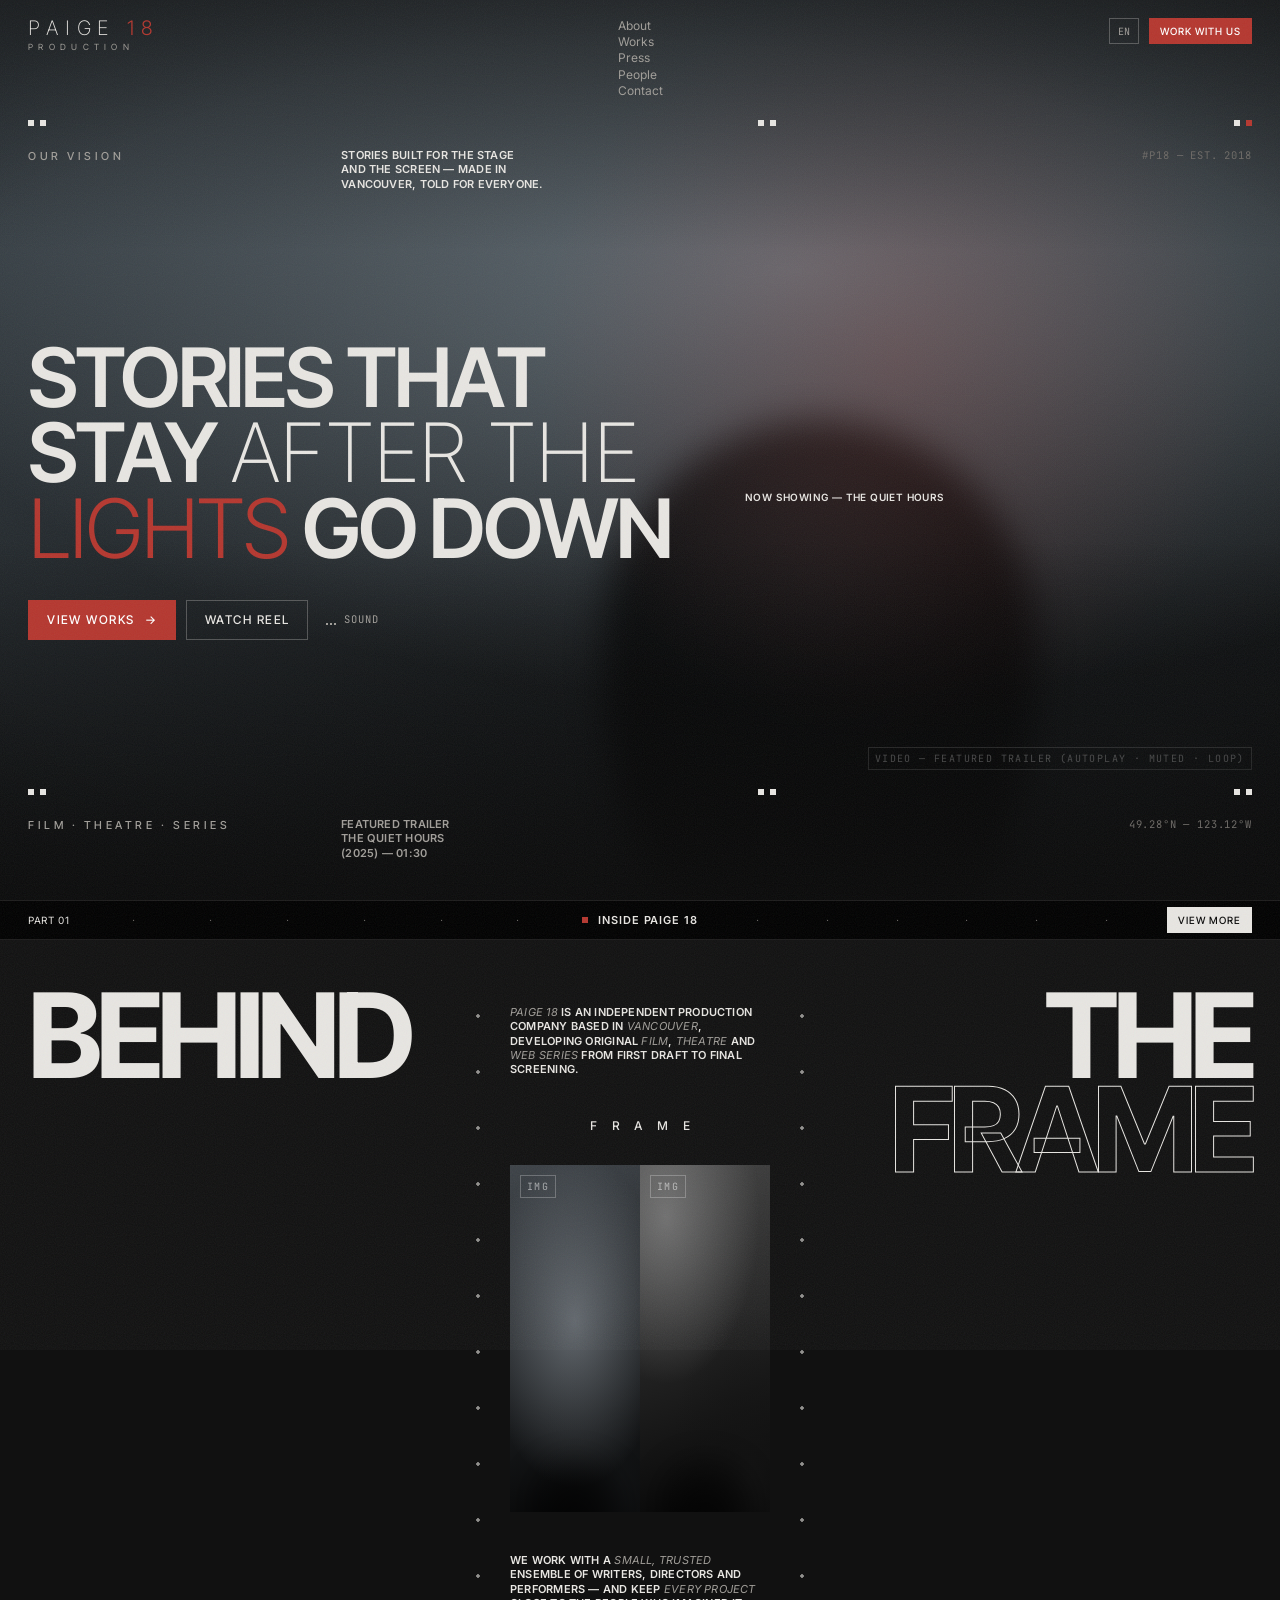
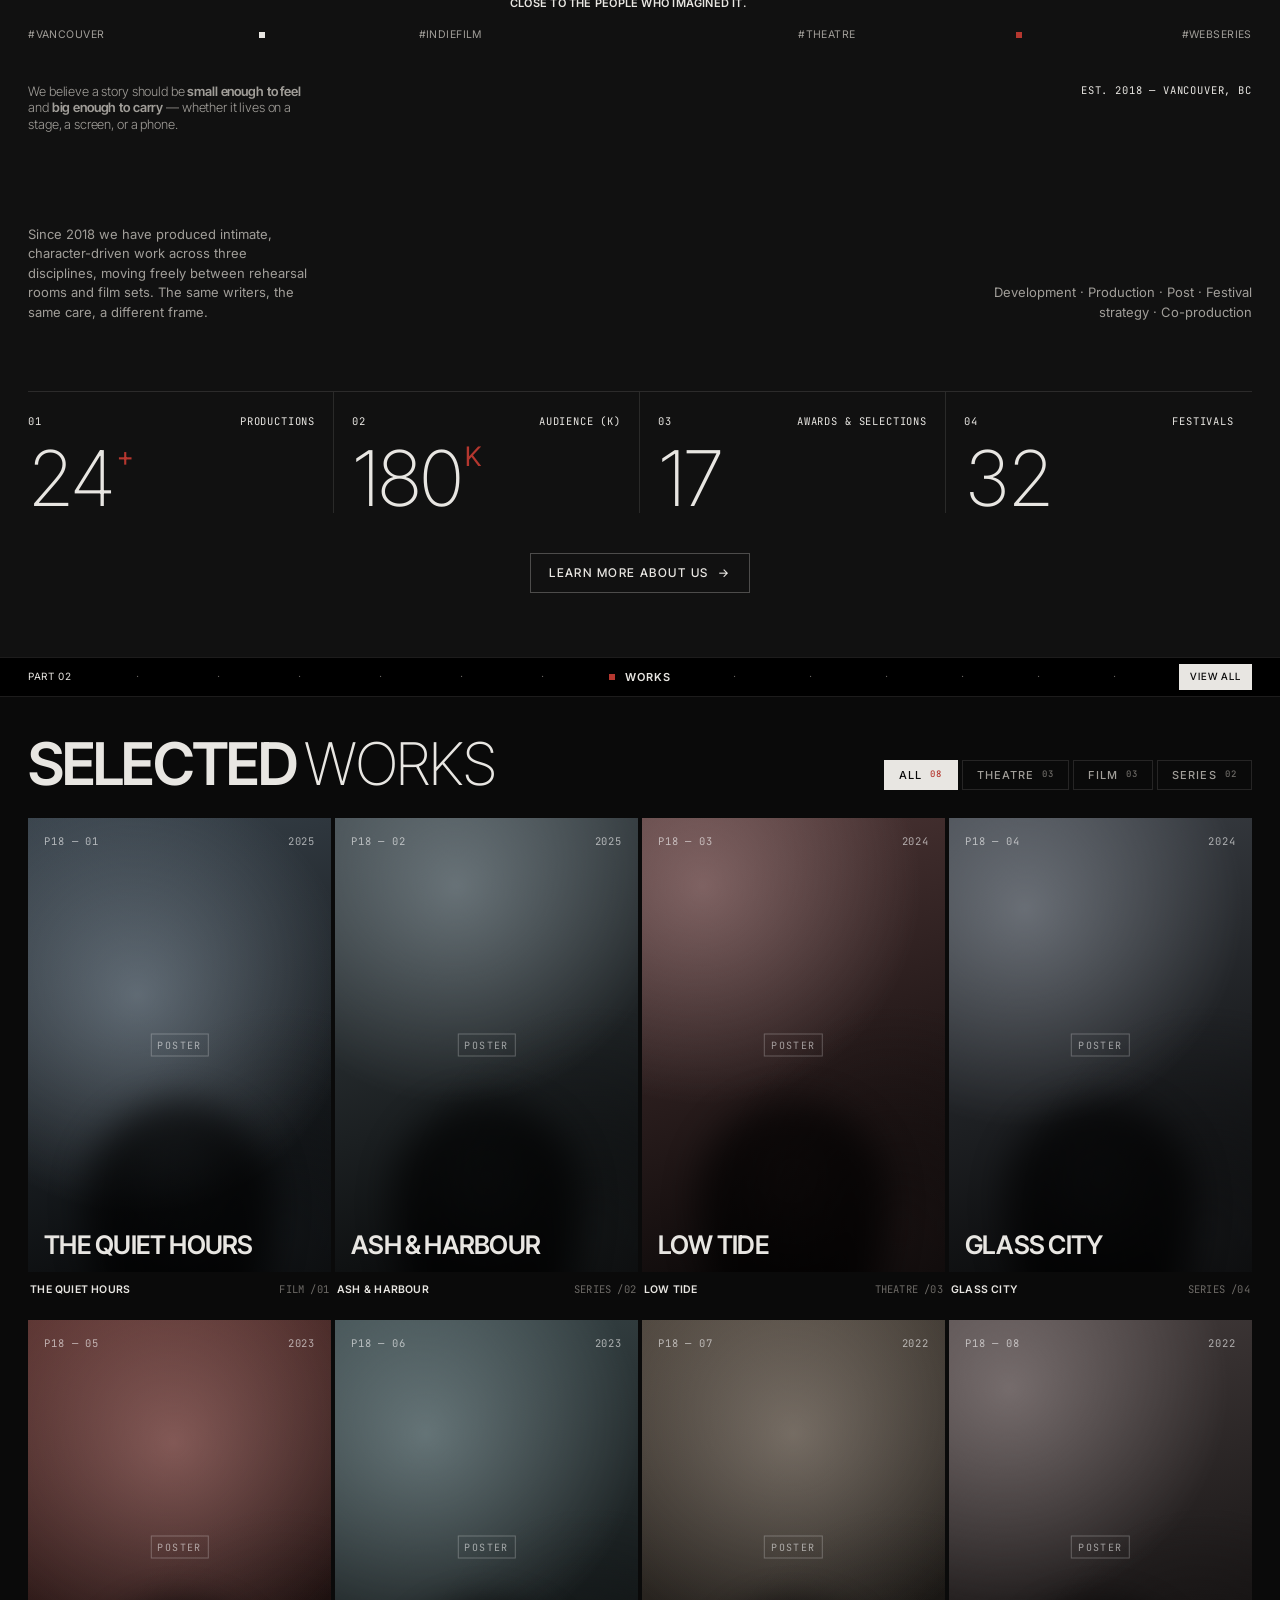
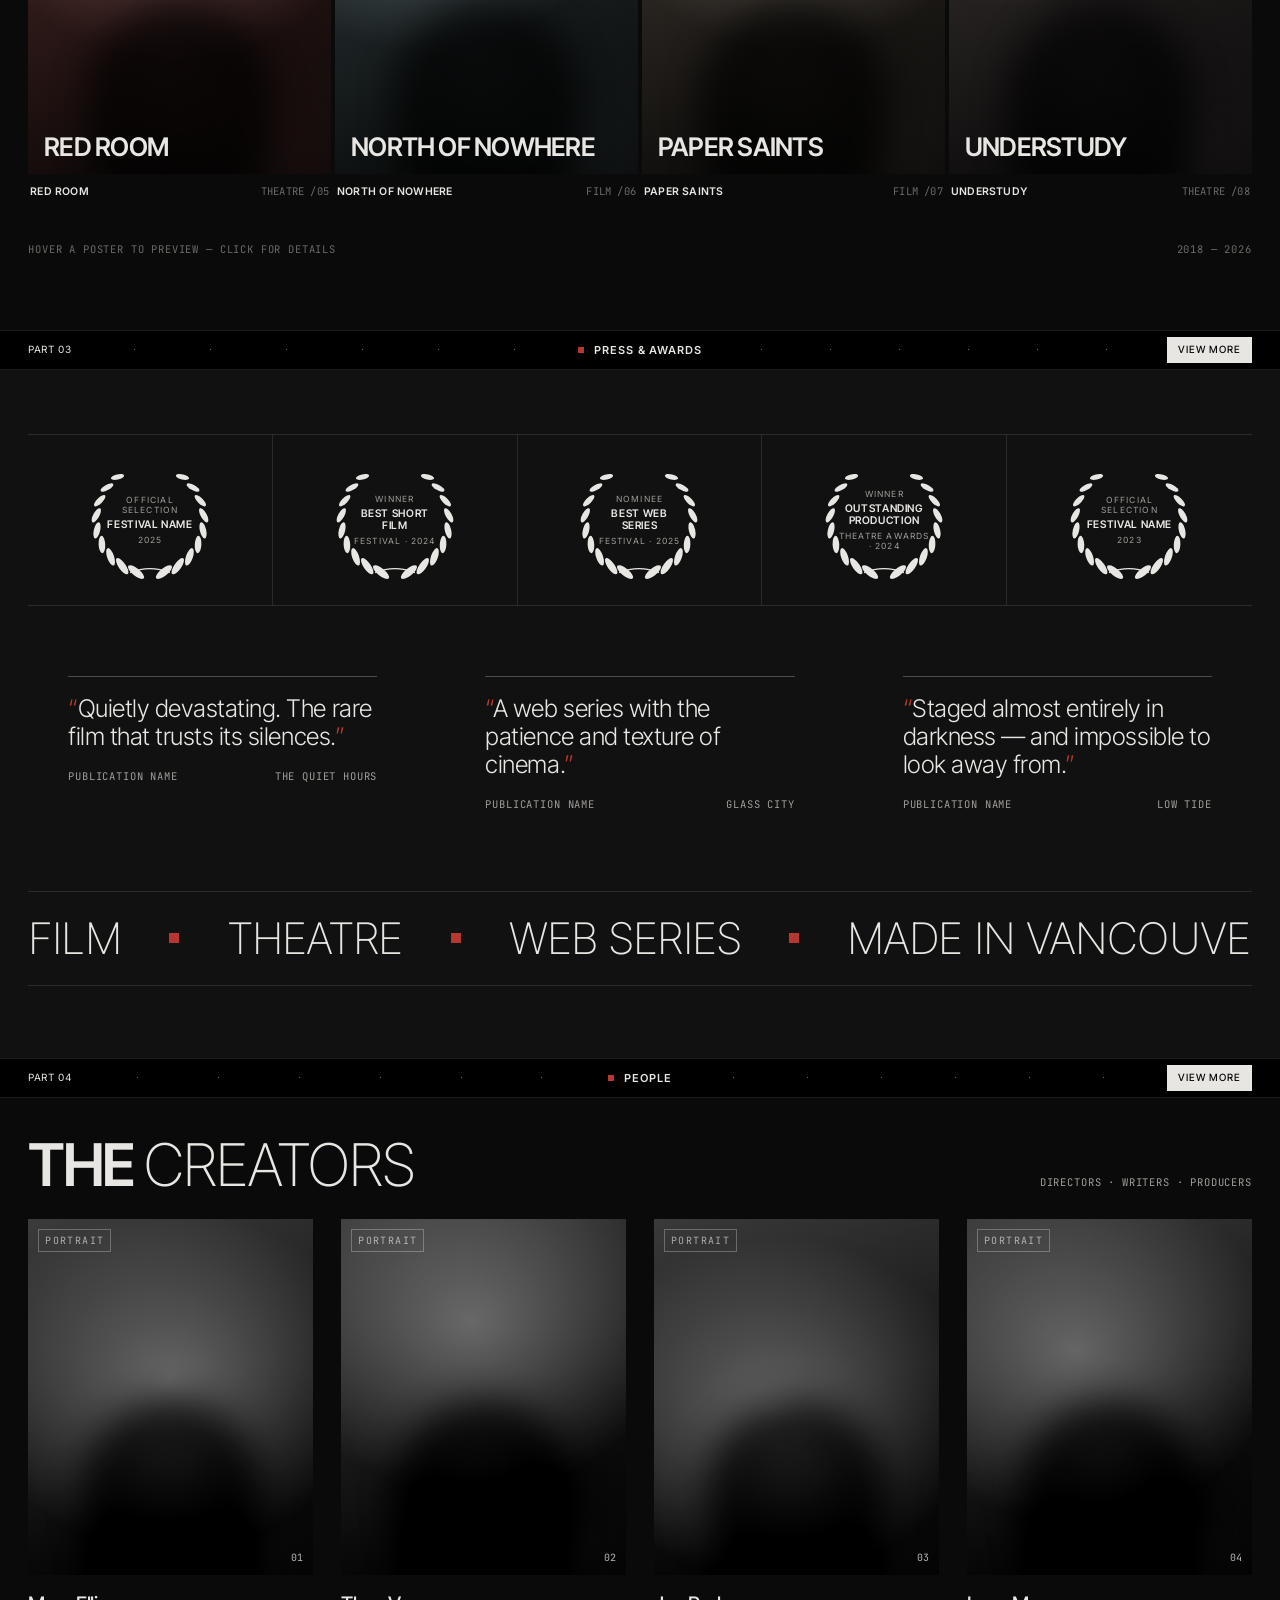
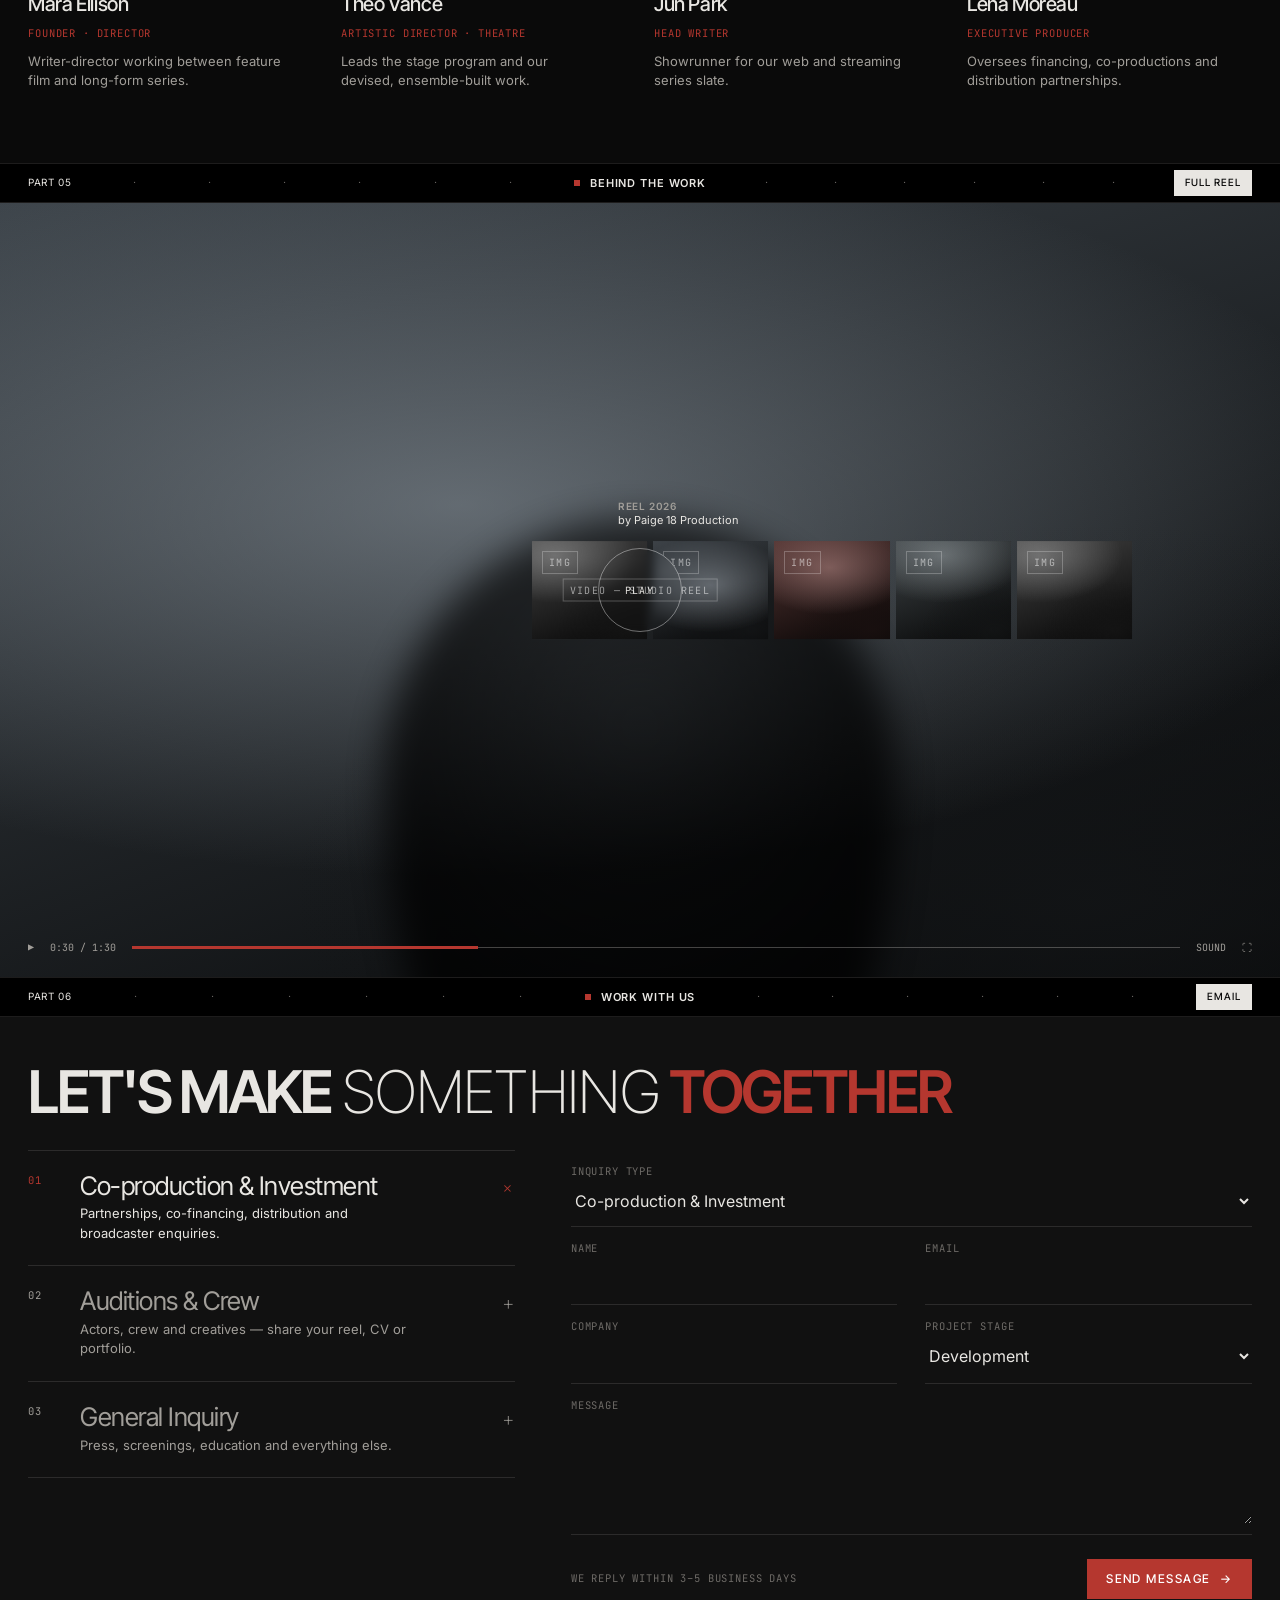
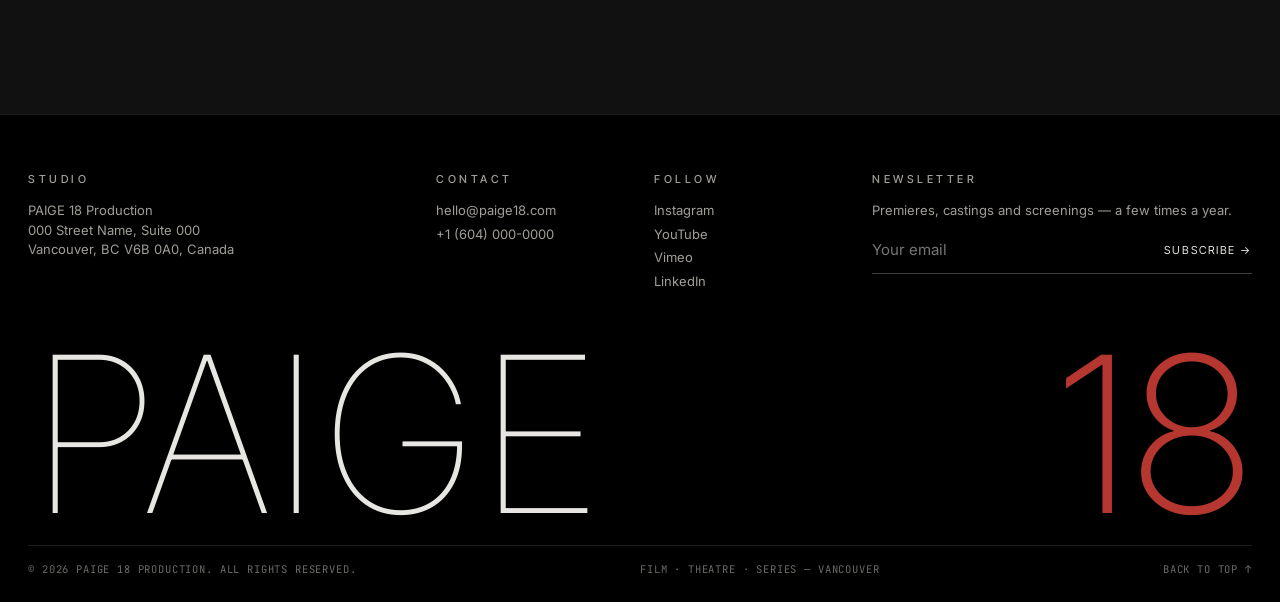
==== index.html @ d759bf33 "Add PAIGE 18 Production dark concept site Static multi-page site (home, work detail, about) with her" ====
<!doctype html>
<html lang="en">
<head>
  <meta charset="utf-8">
  <meta name="viewport" content="width=device-width, initial-scale=1">
  <title>PAIGE 18 Production — Film · Theatre · Series · Vancouver</title>
  <meta name="description" content="PAIGE 18 Production is a Vancouver-based studio producing film, theatre and web series.">
  <link rel="preconnect" href="https://fonts.googleapis.com">
  <link rel="preconnect" href="https://fonts.gstatic.com" crossorigin>
  <link href="https://fonts.googleapis.com/css2?family=Inter+Tight:wght@100;200;300;400;500;600;700&family=Inter:wght@300;400;500;600&family=JetBrains+Mono:wght@400&display=swap" rel="stylesheet">
  <link rel="stylesheet" href="assets/css/style.css">
</head>
<body>
  <div class="grain" aria-hidden="true"></div>

  <!-- ============ HEADER ============ -->
  <header class="header">
    <a href="index.html" class="logo" aria-label="PAIGE 18 Production home">
      <b>PAIGE <span>18</span></b>
      <small>PRODUCTION</small>
    </a>
    <nav class="nav" aria-label="Primary">
      <a href="about.html">About</a>
      <a href="#works">Works</a>
      <a href="#press">Press</a>
      <a href="#people">People</a>
      <a href="#contact">Contact</a>
    </nav>
    <div class="header__right">
      <span class="lang">EN</span>
      <a href="#contact" class="btn btn--sm btn--red">Work with us</a>
      <button class="burger" aria-label="Menu"><span></span></button>
    </div>
  </header>

  <main>
    <!-- ============ 1. HERO ============ -->
    <section class="hero" id="top">
      <!-- Replace with: <video class="hero__media" src="assets/video/reel.mp4" autoplay muted loop playsinline poster="..."></video> -->
      <div class="hero__media ph ph--center" data-label="VIDEO — FEATURED TRAILER (AUTOPLAY · MUTED · LOOP)">
        <div class="ph-anim"></div>
      </div>

      <div class="hero__grid">
        <div class="hero__row">
          <div class="c1"><span class="sq-pair"><i class="sq"></i><i class="sq"></i></span><span class="label">Our Vision</span></div>
          <div class="c2 caps">Stories built for the stage<br>and the screen — made in<br>Vancouver, told for everyone.</div>
          <div class="c3"><span class="sq-pair"><i class="sq"></i><i class="sq"></i></span></div>
          <div class="c4"><span class="sq-pair"><i class="sq"></i><i class="sq red-bg"></i></span><span class="mono">#P18 — EST. 2018</span></div>
        </div>

        <div class="hero__title-wrap">
          <h1 class="hero__title">Stories that stay <span class="thin">after the</span> <span class="red">lights</span> go down</h1>
          <span class="hero__overlay-tag">Now showing — The Quiet Hours</span>
          <div class="hero__cta">
            <a href="#works" class="btn btn--red">View Works <span class="arrow">→</span></a>
            <a href="#reel" class="btn">Watch Reel</a>
            <button class="hero__sound mono is-muted" aria-label="Toggle sound"><i><b></b><b></b><b></b></i>Sound</button>
          </div>
        </div>

        <div class="hero__row hero__bottom">
          <div class="c1"><span class="sq-pair"><i class="sq"></i><i class="sq"></i></span><span class="label">Film · Theatre · Series</span></div>
          <div class="c2 caps">Featured trailer<br>The Quiet Hours<br>(2025) — 01:30</div>
          <div class="c3"><span class="sq-pair"><i class="sq"></i><i class="sq"></i></span></div>
          <div class="c4"><span class="sq-pair"><i class="sq"></i><i class="sq"></i></span><span class="mono">49.28°N — 123.12°W</span></div>
        </div>
      </div>
    </section>

    <!-- ============ 2. ABOUT ============ -->
    <div class="partbar">
      <div class="partbar__left"><span>Part 01</span><span class="partbar__dots"><i>·</i><i>·</i><i>·</i><i>·</i><i>·</i><i>·</i></span></div>
      <div class="partbar__center">Inside Paige 18</div>
      <div class="partbar__right"><span class="partbar__dots"><i>·</i><i>·</i><i>·</i><i>·</i><i>·</i><i>·</i></span><a href="about.html" class="btn btn--sm">View more</a></div>
    </div>

    <section class="about" id="about">
      <div class="about__big">
        <h2 class="about__word reveal">Behind</h2>
        <div class="about__col">
          <p class="caps reveal"><em>Paige 18</em> is an independent production company based in <em>Vancouver</em>, developing original <em>film</em>, <em>theatre</em> and <em>web series</em> from first draft to final screening.</p>
          <div class="about__spaced">FRAME</div>
          <div class="about__img reveal">
            <div data-ph="IMG" data-tone="210,8"></div>
            <div data-ph="IMG" data-tone="0,0"></div>
          </div>
          <p class="caps reveal">We work with a <em>small, trusted</em> ensemble of writers, directors and performers — and keep <em>every project</em> close to the people who imagined it.</p>
        </div>
        <h2 class="about__word about__word--r reveal">The <span class="outline">Frame</span></h2>
      </div>

      <div class="about__tags">
        <div><span>#Vancouver</span><i class="sq"></i><span>#IndieFilm</span></div>
        <div></div>
        <div><span>#Theatre</span><i class="sq red-bg"></i><span>#WebSeries</span></div>
      </div>

      <div class="about__body">
        <div class="about__side">
          <p class="about__lead reveal">We believe a story should be <b>small enough to feel</b> and <b>big enough to carry</b> — whether it lives on a stage, a screen, or a phone.</p>
          <p class="reveal">Since 2018 we have produced intimate, character-driven work across three disciplines, moving freely between rehearsal rooms and film sets. The same writers, the same care, a different frame.</p>
        </div>
        <div></div>
        <div class="about__right">
          <span class="mono">Est. 2018 — Vancouver, BC</span>
          <p class="reveal" style="max-width:34ch;color:var(--fg-dim);font-size:13px">Development · Production · Post · Festival strategy · Co-production</p>
        </div>
      </div>

      <div class="stats reveal">
        <div class="stat"><div class="stat__top"><span class="mono">01</span><span class="mono">Productions</span></div><div class="stat__num"><span data-count="24">24</span><sup>+</sup></div></div>
        <div class="stat"><div class="stat__top"><span class="mono">02</span><span class="mono">Audience (K)</span></div><div class="stat__num"><span data-count="180">180</span><sup>K</sup></div></div>
        <div class="stat"><div class="stat__top"><span class="mono">03</span><span class="mono">Awards &amp; Selections</span></div><div class="stat__num"><span data-count="17">17</span></div></div>
        <div class="stat"><div class="stat__top"><span class="mono">04</span><span class="mono">Festivals</span></div><div class="stat__num"><span data-count="32">32</span></div></div>
      </div>

      <div class="about__more"><a href="about.html" class="btn">Learn more about us <span class="arrow">→</span></a></div>
    </section>

    <!-- ============ 3. WORKS ============ -->
    <div class="partbar" id="works">
      <div class="partbar__left"><span>Part 02</span><span class="partbar__dots"><i>·</i><i>·</i><i>·</i><i>·</i><i>·</i><i>·</i></span></div>
      <div class="partbar__center">Works</div>
      <div class="partbar__right"><span class="partbar__dots"><i>·</i><i>·</i><i>·</i><i>·</i><i>·</i><i>·</i></span><a href="#works" class="btn btn--sm">View all</a></div>
    </div>

    <section class="works">
      <div class="works__head">
        <h2 class="section-title reveal">Selected <span class="thin">Works</span></h2>
        <div class="tabs" role="tablist" aria-label="Filter works">
          <button class="tab is-active" data-filter="all">All <sup></sup></button>
          <button class="tab" data-filter="theatre">Theatre <sup></sup></button>
          <button class="tab" data-filter="film">Film <sup></sup></button>
          <button class="tab" data-filter="series">Series <sup></sup></button>
        </div>
      </div>
      <div class="grid-works" id="works-grid"></div>
      <div class="works__foot"><span class="mono">Hover a poster to preview — click for details</span><span class="mono">2018 — 2026</span></div>
    </section>

    <!-- ============ 4. PRESS / AWARDS ============ -->
    <div class="partbar" id="press">
      <div class="partbar__left"><span>Part 03</span><span class="partbar__dots"><i>·</i><i>·</i><i>·</i><i>·</i><i>·</i><i>·</i></span></div>
      <div class="partbar__center">Press &amp; Awards</div>
      <div class="partbar__right"><span class="partbar__dots"><i>·</i><i>·</i><i>·</i><i>·</i><i>·</i><i>·</i></span><a href="#press" class="btn btn--sm">View more</a></div>
    </div>

    <section class="press">
      <!-- Replace with real festival laurels (SVG/PNG) when available -->
      <div class="laurels reveal">
        <div class="laurel"><div class="laurel__txt"><span>Official Selection</span><b>Festival Name</b><span>2025</span></div></div>
        <div class="laurel"><div class="laurel__txt"><span>Winner</span><b>Best Short Film</b><span>Festival · 2024</span></div></div>
        <div class="laurel"><div class="laurel__txt"><span>Nominee</span><b>Best Web Series</b><span>Festival · 2025</span></div></div>
        <div class="laurel"><div class="laurel__txt"><span>Winner</span><b>Outstanding Production</b><span>Theatre Awards · 2024</span></div></div>
        <div class="laurel"><div class="laurel__txt"><span>Official Selection</span><b>Festival Name</b><span>2023</span></div></div>
      </div>

      <div class="quotes">
        <figure class="quote reveal">
          <blockquote>Quietly devastating. The rare film that trusts its silences.</blockquote>
          <cite class="mono"><span>Publication Name</span><span>The Quiet Hours</span></cite>
        </figure>
        <figure class="quote reveal">
          <blockquote>A web series with the patience and texture of cinema.</blockquote>
          <cite class="mono"><span>Publication Name</span><span>Glass City</span></cite>
        </figure>
        <figure class="quote reveal">
          <blockquote>Staged almost entirely in darkness — and impossible to look away from.</blockquote>
          <cite class="mono"><span>Publication Name</span><span>Low Tide</span></cite>
        </figure>
      </div>

      <div class="marquee" aria-hidden="true">
        <div class="marquee__track">
          <span>Film</span><span>Theatre</span><span>Web Series</span><span>Made in Vancouver</span><span>Film</span><span>Theatre</span><span>Web Series</span><span>Made in Vancouver</span>
        </div>
      </div>
    </section>

    <!-- ============ 5. PEOPLE ============ -->
    <div class="partbar" id="people">
      <div class="partbar__left"><span>Part 04</span><span class="partbar__dots"><i>·</i><i>·</i><i>·</i><i>·</i><i>·</i><i>·</i></span></div>
      <div class="partbar__center">People</div>
      <div class="partbar__right"><span class="partbar__dots"><i>·</i><i>·</i><i>·</i><i>·</i><i>·</i><i>·</i></span><a href="about.html#team" class="btn btn--sm">View more</a></div>
    </div>

    <section class="people">
      <div class="works__head">
        <h2 class="section-title reveal">The <span class="thin">Creators</span></h2>
        <span class="mono" style="color:var(--fg-dim)">Directors · Writers · Producers</span>
      </div>
      <div class="people__grid" id="people-grid"></div>
    </section>

    <!-- Behind the work / reel -->
    <div class="partbar" id="reel">
      <div class="partbar__left"><span>Part 05</span><span class="partbar__dots"><i>·</i><i>·</i><i>·</i><i>·</i><i>·</i><i>·</i></span></div>
      <div class="partbar__center">Behind the Work</div>
      <div class="partbar__right"><span class="partbar__dots"><i>·</i><i>·</i><i>·</i><i>·</i><i>·</i><i>·</i></span><a href="#reel" class="btn btn--sm">Full reel</a></div>
    </div>

    <section class="reel">
      <div data-ph="VIDEO — STUDIO REEL" data-tone="208,10" class="ph--center"></div>
      <div class="reel__caption"><b>Reel 2026</b>by Paige 18 Production</div>
      <div class="reel__strip">
        <div data-ph="IMG" data-tone="0,0"></div>
        <div data-ph="IMG" data-tone="210,8"></div>
        <div data-ph="IMG" data-tone="4,24"></div>
        <div data-ph="IMG" data-tone="200,6"></div>
        <div data-ph="IMG" data-tone="0,0"></div>
      </div>
      <button class="reel__play" aria-label="Play reel">PLAY</button>
      <div class="reel__controls"><span>▶</span><span>0:30 / 1:30</span><div class="reel__bar"><i></i></div><span>SOUND</span><span>⛶</span></div>
    </section>

    <!-- ============ 6. CONTACT ============ -->
    <div class="partbar" id="contact">
      <div class="partbar__left"><span>Part 06</span><span class="partbar__dots"><i>·</i><i>·</i><i>·</i><i>·</i><i>·</i><i>·</i></span></div>
      <div class="partbar__center">Work With Us</div>
      <div class="partbar__right"><span class="partbar__dots"><i>·</i><i>·</i><i>·</i><i>·</i><i>·</i><i>·</i></span><a href="mailto:hello@paige18.com" class="btn btn--sm">Email</a></div>
    </div>

    <section class="contact">
      <h2 class="section-title reveal">Let's make <span class="thin">something</span> <span class="red">together</span></h2>
      <div class="contact__grid">
        <div class="inquiry-list">
          <button class="inquiry" data-type="coproduction">
            <span class="mono">01</span>
            <span><h3>Co-production &amp; Investment</h3><p>Partnerships, co-financing, distribution and broadcaster enquiries.</p></span>
            <span class="plus">+</span>
          </button>
          <button class="inquiry" data-type="casting">
            <span class="mono">02</span>
            <span><h3>Auditions &amp; Crew</h3><p>Actors, crew and creatives — share your reel, CV or portfolio.</p></span>
            <span class="plus">+</span>
          </button>
          <button class="inquiry" data-type="general">
            <span class="mono">03</span>
            <span><h3>General Inquiry</h3><p>Press, screenings, education and everything else.</p></span>
            <span class="plus">+</span>
          </button>
        </div>

        <form class="form" id="contact-form" novalidate>
          <div class="field field--full">
            <label class="mono" for="f-type">Inquiry type</label>
            <select id="f-type" name="type">
              <option value="coproduction">Co-production &amp; Investment</option>
              <option value="casting">Auditions &amp; Crew</option>
              <option value="general">General Inquiry</option>
            </select>
          </div>
          <div class="field"><label class="mono" for="f-name">Name</label><input id="f-name" name="name" required></div>
          <div class="field"><label class="mono" for="f-email">Email</label><input id="f-email" name="email" type="email" required></div>

          <div class="form__extra" data-for="coproduction">
            <div class="field"><label class="mono" for="f-company">Company</label><input id="f-company" name="company"></div>
            <div class="field"><label class="mono" for="f-budget">Project stage</label>
              <select id="f-budget" name="stage"><option>Development</option><option>Financing</option><option>Production</option><option>Distribution</option></select>
            </div>
          </div>
          <div class="form__extra" data-for="casting">
            <div class="field"><label class="mono" for="f-role">Role</label>
              <select id="f-role" name="role"><option>Actor</option><option>Crew</option><option>Writer</option><option>Other</option></select>
            </div>
            <div class="field"><label class="mono" for="f-reel">Reel / Portfolio URL</label><input id="f-reel" name="reel" type="url"></div>
          </div>
          <div class="form__extra" data-for="general">
            <div class="field field--full"><label class="mono" for="f-subject">Subject</label><input id="f-subject" name="subject"></div>
          </div>

          <div class="field field--full"><label class="mono" for="f-msg">Message</label><textarea id="f-msg" name="message" rows="4"></textarea></div>
          <div class="form__foot">
            <span class="mono">We reply within 3–5 business days</span>
            <button type="submit" class="btn btn--red">Send message <span class="arrow">→</span></button>
          </div>
          <p class="form__note mono" role="status"></p>
        </form>
      </div>
    </section>
  </main>

  <!-- ============ 7. FOOTER ============ -->
  <footer class="footer">
    <div class="footer__top">
      <div>
        <h4 class="label">Studio</h4>
        <p>PAIGE 18 Production<br>000 Street Name, Suite 000<br>Vancouver, BC V6B 0A0, Canada</p>
      </div>
      <div>
        <h4 class="label">Contact</h4>
        <ul><li><a href="mailto:hello@paige18.com">hello@paige18.com</a></li><li><a href="tel:+16040000000">+1 (604) 000-0000</a></li></ul>
      </div>
      <div>
        <h4 class="label">Follow</h4>
        <ul><li><a href="#">Instagram</a></li><li><a href="#">YouTube</a></li><li><a href="#">Vimeo</a></li><li><a href="#">LinkedIn</a></li></ul>
      </div>
      <div>
        <h4 class="label">Newsletter</h4>
        <p>Premieres, castings and screenings — a few times a year.</p>
        <form class="newsletter" id="newsletter"><input type="email" placeholder="Your email" aria-label="Email" required><button type="submit">Subscribe →</button></form>
      </div>
    </div>
    <div class="footer__word" aria-hidden="true">Paige<span>18</span></div>
    <div class="footer__bottom mono"><span>© <span id="year"></span> PAIGE 18 Production. All rights reserved.</span><span>Film · Theatre · Series — Vancouver</span><a href="#top">Back to top ↑</a></div>
  </footer>

  <script src="assets/js/data.js"></script>
  <script src="assets/js/main.js"></script>
</body>
</html>
---- assets/css/style.css ----
/* =========================================================
   PAIGE 18 Production — Dark (Concept 01)
   ========================================================= */

:root {
  --bg: #0a0a0a;
  --bg-2: #111111;
  --bg-3: #181818;
  --fg: #e8e6e2;
  --fg-dim: #a19e99;
  --muted: #6d6a66;
  --line: rgba(232, 230, 226, 0.12);
  --line-strong: rgba(232, 230, 226, 0.28);
  --red: #b5372f;          /* point color — slightly desaturated red */
  --red-soft: #8e2f29;
  --red-glow: rgba(181, 55, 47, 0.35);

  --font-logo: "Inter Tight", "Helvetica Neue", Arial, sans-serif;
  --font-display: "Inter Tight", "Helvetica Neue", Arial, sans-serif;
  --font-body: "Inter", "Helvetica Neue", Arial, sans-serif;
  --font-mono: "JetBrains Mono", ui-monospace, Menlo, monospace;

  --gutter: clamp(16px, 2.2vw, 32px);
  --max: 1680px;
  --ease: cubic-bezier(0.2, 0.7, 0.1, 1);
}

*,
*::before,
*::after { box-sizing: border-box; }

html { scroll-behavior: smooth; }

body {
  margin: 0;
  background: var(--bg);
  color: var(--fg);
  font-family: var(--font-body);
  font-size: 14px;
  line-height: 1.5;
  -webkit-font-smoothing: antialiased;
  overflow-x: hidden;
}

img, video, svg { display: block; max-width: 100%; }
a { color: inherit; text-decoration: none; }
button { font: inherit; color: inherit; background: none; border: 0; cursor: pointer; padding: 0; }
input, textarea, select { font: inherit; color: inherit; }

::selection { background: var(--red); color: #fff; }

/* film grain overlay */
.grain {
  position: fixed;
  inset: -50%;
  z-index: 100;
  pointer-events: none;
  opacity: 0.07;
  background-image: url("data:image/svg+xml;utf8,<svg xmlns='http://www.w3.org/2000/svg' width='160' height='160'><filter id='n'><feTurbulence type='fractalNoise' baseFrequency='0.9' numOctaves='2' stitchTiles='stitch'/></filter><rect width='100%' height='100%' filter='url(%23n)'/></svg>");
  animation: grain 1.2s steps(6) infinite;
}
@keyframes grain {
  0% { transform: translate(0, 0); }
  20% { transform: translate(-3%, 2%); }
  40% { transform: translate(2%, -3%); }
  60% { transform: translate(-2%, -1%); }
  80% { transform: translate(3%, 3%); }
  100% { transform: translate(0, 0); }
}

/* ---------- utility type ---------- */
.mono {
  font-family: var(--font-mono);
  font-size: 10.5px;
  letter-spacing: 0.08em;
  text-transform: uppercase;
}
.label {
  font-family: var(--font-display);
  font-size: 11px;
  font-weight: 500;
  letter-spacing: 0.32em;
  text-transform: uppercase;
  color: var(--fg-dim);
}
.caps {
  text-transform: uppercase;
  font-weight: 600;
  font-size: 11px;
  letter-spacing: 0.02em;
  line-height: 1.3;
}
.caps em { font-style: italic; font-weight: 400; color: var(--fg-dim); }
.red { color: var(--red); }
.sq { display: inline-block; width: 6px; height: 6px; background: var(--fg); }
.sq.red-bg { background: var(--red); }
.sq-pair { display: inline-flex; gap: 6px; }

.wrap { max-width: var(--max); margin: 0 auto; padding: 0 var(--gutter); }

/* ---------- buttons ---------- */
.btn {
  display: inline-flex;
  align-items: center;
  gap: 10px;
  height: 40px;
  padding: 0 18px;
  font-family: var(--font-display);
  font-size: 12px;
  font-weight: 500;
  letter-spacing: 0.12em;
  text-transform: uppercase;
  border: 1px solid var(--line-strong);
  transition: background 0.35s var(--ease), border-color 0.35s var(--ease), color 0.35s var(--ease);
}
.btn:hover { border-color: var(--fg); background: var(--fg); color: var(--bg); }
.btn--red { background: var(--red); border-color: var(--red); color: #fff; }
.btn--red:hover { background: #fff; border-color: #fff; color: var(--bg); }
.btn--sm { height: 26px; padding: 0 10px; font-size: 10px; letter-spacing: 0.1em; }
.btn .arrow { transition: transform 0.35s var(--ease); }
.btn:hover .arrow { transform: translateX(4px); }

/* =========================================================
   IMG / VIDEO PLACEHOLDERS
   ========================================================= */
.ph {
  --h: 210;
  --s: 10%;
  position: relative;
  overflow: hidden;
  background:
    radial-gradient(120% 80% at var(--px, 30%) var(--py, 25%), hsla(var(--h), var(--s), 62%, 0.55), transparent 60%),
    radial-gradient(90% 70% at 85% 90%, hsla(var(--h), var(--s), 8%, 0.9), transparent 70%),
    linear-gradient(160deg, hsl(var(--h), var(--s), 26%) 0%, hsl(var(--h), var(--s), 9%) 70%, #050505 100%);
}
.ph::before {           /* soft figure silhouette for cinematic feel */
  content: "";
  position: absolute;
  left: 50%;
  bottom: -18%;
  width: 62%;
  aspect-ratio: 1 / 1.35;
  transform: translateX(-50%);
  border-radius: 50% 50% 42% 42% / 38% 38% 62% 62%;
  background: radial-gradient(60% 50% at 50% 30%, rgba(0, 0, 0, 0.55), rgba(0, 0, 0, 0.85));
  filter: blur(18px);
  opacity: var(--fig, 0.9);
}
.ph::after {            /* IMG tag */
  content: attr(data-label);
  position: absolute;
  left: 10px;
  top: 10px;
  font-family: var(--font-mono);
  font-size: 10px;
  letter-spacing: 0.14em;
  color: rgba(255, 255, 255, 0.55);
  padding: 3px 6px;
  border: 1px solid rgba(255, 255, 255, 0.25);
  z-index: 2;
}
.ph.ph--center::after {
  left: 50%;
  top: 50%;
  transform: translate(-50%, -50%);
}
.ph img, .ph video {
  position: absolute;
  inset: 0;
  width: 100%;
  height: 100%;
  object-fit: cover;
  z-index: 1;
}
.ph.has-media::before, .ph.has-media::after { display: none; }
.ph--warm { --h: 12; --s: 22%; }
.ph--red { --h: 3; --s: 38%; }
.ph--cold { --h: 205; --s: 14%; }
.ph--mono { --h: 0; --s: 0%; }

/* =========================================================
   HEADER
   ========================================================= */
.header {
  position: fixed;
  inset: 0 0 auto 0;
  z-index: 50;
  padding: 18px var(--gutter);
  display: grid;
  grid-template-columns: 1fr auto 1fr;
  align-items: start;
  transition: background 0.4s var(--ease), padding 0.4s var(--ease);
}
.header.is-scrolled {
  background: rgba(10, 10, 10, 0.72);
  backdrop-filter: blur(12px);
  -webkit-backdrop-filter: blur(12px);
  padding-top: 12px;
  padding-bottom: 12px;
  border-bottom: 1px solid var(--line);
}
.logo {
  font-family: var(--font-logo);
  font-weight: 200;
  font-size: 20px;
  letter-spacing: 0.34em;
  line-height: 1;
  display: inline-flex;
  flex-direction: column;
  gap: 5px;
}
.logo b { font-weight: 200; }
.logo b span { color: var(--red); font-weight: 300; }
.logo small {
  font-size: 8.5px;
  font-weight: 400;
  letter-spacing: 0.62em;
  color: var(--fg-dim);
}
.nav {
  display: flex;
  flex-direction: column;
  font-size: 12px;
  line-height: 1.35;
}
.nav a { color: var(--fg-dim); transition: color 0.25s; }
.nav a:hover, .nav a.is-active { color: var(--fg); }
.nav a:hover::before { content: "■ "; font-size: 7px; vertical-align: 2px; color: var(--red); }
.header__right { justify-self: end; display: flex; align-items: center; gap: 10px; }
.lang { font-family: var(--font-mono); font-size: 10px; color: var(--fg-dim); border: 1px solid var(--line-strong); height: 26px; display: inline-flex; align-items: center; padding: 0 8px; }
.burger { display: none; width: 26px; height: 26px; border: 1px solid var(--line-strong); position: relative; }
.burger span, .burger::before { content: ""; position: absolute; left: 6px; right: 6px; height: 1px; background: var(--fg); }
.burger::before { top: 9px; }
.burger span { top: 15px; }

/* =========================================================
   HERO
   ========================================================= */
.hero {
  position: relative;
  height: 100vh;
  min-height: 620px;
  overflow: hidden;
  isolation: isolate;
}
.hero__media { position: absolute; inset: 0; z-index: -2; }
.hero__media.ph { --h: 205; --s: 12%; --px: 62%; --py: 30%; }
.hero__media.ph::before { width: 34%; left: 64%; bottom: -12%; }
.hero__media .ph-anim {
  position: absolute; inset: 0;
  background: radial-gradient(40% 60% at 70% 40%, rgba(181, 55, 47, 0.18), transparent 70%);
  animation: drift 14s ease-in-out infinite alternate;
}
@keyframes drift {
  from { transform: translate(-6%, 0) scale(1); opacity: 0.6; }
  to { transform: translate(4%, -3%) scale(1.15); opacity: 1; }
}
.hero::after {           /* vignette */
  content: "";
  position: absolute; inset: 0; z-index: -1;
  background:
    linear-gradient(180deg, rgba(10, 10, 10, 0.55) 0%, transparent 28%, transparent 60%, rgba(10, 10, 10, 0.9) 100%),
    radial-gradient(120% 90% at 50% 50%, transparent 50%, rgba(0, 0, 0, 0.6) 100%);
}
.hero__grid {
  position: absolute;
  inset: 0;
  padding: 120px var(--gutter) 40px;
  display: grid;
  grid-template-columns: repeat(12, 1fr);
  grid-template-rows: auto 1fr auto;
  column-gap: var(--gutter);
}
.hero__row { grid-column: 1 / -1; display: grid; grid-template-columns: inherit; grid-template-columns: repeat(12, 1fr); column-gap: var(--gutter); align-items: start; }
.hero__row .c1 { grid-column: 1 / 4; display: flex; flex-direction: column; gap: 22px; }
.hero__row .c2 { grid-column: 4 / 7; padding-top: 28px; }
.hero__row .c3 { grid-column: 8 / 10; display: flex; flex-direction: column; gap: 22px; }
.hero__row .c4 { grid-column: 11 / 13; justify-self: end; text-align: right; display: flex; flex-direction: column; align-items: flex-end; gap: 22px; }
.hero__row .c4 .mono { color: var(--muted); }
.hero__title-wrap { grid-column: 1 / -1; align-self: center; position: relative; }
.hero__title {
  font-family: var(--font-display);
  font-weight: 600;
  font-size: clamp(40px, 6.4vw, 112px);
  line-height: 0.92;
  letter-spacing: -0.035em;
  text-transform: uppercase;
  margin: 0;
  max-width: 13ch;
}
.hero__title .thin { font-weight: 200; letter-spacing: -0.02em; }
.hero__title .red { font-weight: 300; }
.hero__overlay-tag {
  position: absolute;
  left: min(56vw, 900px);
  top: 50%;
  font-size: 10px;
  font-weight: 600;
  letter-spacing: 0.04em;
  text-transform: uppercase;
}
.hero__cta { margin-top: 34px; display: flex; flex-wrap: wrap; gap: 10px; align-items: center; }
.hero__sound { display: inline-flex; align-items: center; gap: 8px; color: var(--fg-dim); margin-left: 8px; }
.hero__sound i { display: inline-flex; gap: 2px; align-items: flex-end; height: 10px; }
.hero__sound i b { width: 2px; background: var(--fg-dim); animation: eq 1s ease-in-out infinite alternate; }
.hero__sound i b:nth-child(2) { animation-delay: 0.2s; }
.hero__sound i b:nth-child(3) { animation-delay: 0.4s; }
.hero__sound.is-muted i b { animation: none; height: 2px !important; }
@keyframes eq { from { height: 2px; } to { height: 10px; } }

.hero__bottom .c2 { color: var(--fg-dim); }

/* =========================================================
   PART BAR
   ========================================================= */
.partbar {
  display: grid;
  grid-template-columns: 1fr auto 1fr;
  align-items: center;
  height: 40px;
  padding: 0 var(--gutter);
  background: #000;
  border-top: 1px solid var(--line);
  border-bottom: 1px solid var(--line);
  font-size: 10px;
  text-transform: uppercase;
  letter-spacing: 0.06em;
}
.partbar__left { display: flex; align-items: center; gap: 0; }
.partbar__left span:first-child { margin-right: auto; }
.partbar__dots { display: flex; flex: 1; justify-content: space-around; padding: 0 2vw; color: var(--muted); }
.partbar__center { font-weight: 600; font-size: 11px; letter-spacing: 0.08em; display: flex; align-items: center; gap: 10px; }
.partbar__center::before { content: ""; width: 6px; height: 6px; background: var(--red); }
.partbar__right { display: flex; align-items: center; justify-content: flex-end; }
.partbar__right .partbar__dots { padding-right: 2vw; }
.partbar .btn--sm { background: var(--fg); color: var(--bg); border-color: var(--fg); }
.partbar .btn--sm:hover { background: var(--red); border-color: var(--red); color: #fff; }

/* =========================================================
   ABOUT
   ========================================================= */
.about {
  position: relative;
  background: var(--bg-2);
  padding: 48px var(--gutter) 64px;
  overflow: hidden;
}
.about__big {
  display: grid;
  grid-template-columns: 1fr 260px 1fr;
  gap: 0 var(--gutter);
  align-items: start;
}
.about__word {
  font-family: var(--font-display);
  font-weight: 700;
  font-size: clamp(56px, 9.2vw, 168px);
  letter-spacing: -0.055em;
  line-height: 0.8;
  text-transform: uppercase;
  margin: 0;
}
.about__word--r { text-align: right; }
.about__word .outline { color: transparent; -webkit-text-stroke: 1px var(--fg); }
.about__col {
  grid-row: 1 / span 3;
  grid-column: 2;
  position: relative;
  display: flex;
  flex-direction: column;
  gap: 30px;
  padding: 6px 0;
}
.about__col::before, .about__col::after {      /* dotted rails */
  content: "";
  position: absolute;
  top: 0; bottom: 0;
  width: 4px;
  background: radial-gradient(circle, var(--fg) 1.5px, transparent 2px) 0 0 / 4px 56px repeat-y;
  opacity: 0.6;
}
.about__col::before { left: -34px; }
.about__col::after { right: -34px; }
.about__spaced { text-align: center; letter-spacing: 1.2em; font-size: 12px; font-weight: 500; margin-right: -1.2em; }
.about__img { aspect-ratio: 3 / 4; display: grid; grid-template-columns: 1fr 1fr; }
.about__img .ph { height: 100%; }
.about__tags {
  grid-column: 1 / -1;
  display: grid;
  grid-template-columns: 1fr 260px 1fr;
  gap: var(--gutter);
  margin-top: 0;
}
.about__tags > div { display: flex; justify-content: space-between; align-items: center; color: var(--fg-dim); font-size: 10.5px; text-transform: uppercase; letter-spacing: 0.04em; }
.about__side {
  display: flex;
  flex-direction: column;
  justify-content: space-between;
  gap: 40px;
}
.about__side p { max-width: 36ch; color: var(--fg-dim); font-size: 13px; }
.about__body {
  display: grid;
  grid-template-columns: 1fr 260px 1fr;
  gap: var(--gutter);
  margin-top: 40px;
  min-height: 28vh;
}
.about__lead {
  font-family: var(--font-display);
  font-weight: 300;
  font-size: clamp(18px, 1.6vw, 26px);
  line-height: 1.25;
  letter-spacing: -0.01em;
  max-width: 24ch;
  margin: 0;
}
.about__lead b { font-weight: 600; }
.about__right { display: flex; flex-direction: column; align-items: flex-end; justify-content: space-between; text-align: right; }

.stats {
  margin-top: 56px;
  display: grid;
  grid-template-columns: repeat(4, 1fr);
  border-top: 1px solid var(--line);
}
.stat {
  padding: 22px 18px 0 0;
  border-right: 1px solid var(--line);
  display: flex;
  flex-direction: column;
  gap: 14px;
}
.stat + .stat { padding-left: 18px; }
.stat:last-child { border-right: 0; }
.stat__num {
  font-family: var(--font-display);
  font-weight: 200;
  font-size: clamp(48px, 6vw, 96px);
  line-height: 0.9;
  letter-spacing: -0.04em;
}
.stat__num sup { font-size: 0.35em; font-weight: 400; color: var(--red); vertical-align: top; margin-left: 4px; }
.stat__top { display: flex; justify-content: space-between; }
.about__more { margin-top: 40px; display: flex; justify-content: center; }

/* =========================================================
   WORKS
   ========================================================= */
.works { padding: 40px var(--gutter) 72px; background: var(--bg); }
.works__head {
  display: flex;
  justify-content: space-between;
  align-items: flex-end;
  gap: 24px;
  margin-bottom: 28px;
  flex-wrap: wrap;
}
.section-title {
  font-family: var(--font-display);
  font-weight: 600;
  font-size: clamp(36px, 4.6vw, 80px);
  letter-spacing: -0.045em;
  line-height: 0.9;
  text-transform: uppercase;
  margin: 0;
}
.section-title .thin { font-weight: 200; }
.tabs { display: flex; gap: 4px; flex-wrap: wrap; }
.tab {
  height: 30px;
  padding: 0 14px;
  font-size: 11px;
  font-weight: 500;
  letter-spacing: 0.1em;
  text-transform: uppercase;
  color: var(--fg-dim);
  border: 1px solid var(--line);
  display: inline-flex;
  align-items: center;
  gap: 8px;
  transition: all 0.3s var(--ease);
}
.tab sup { font-family: var(--font-mono); font-size: 9px; color: var(--muted); }
.tab:hover { color: var(--fg); border-color: var(--line-strong); }
.tab.is-active { background: var(--fg); color: var(--bg); border-color: var(--fg); }
.tab.is-active sup { color: var(--red); }

.grid-works {
  display: grid;
  grid-template-columns: repeat(4, 1fr);
  gap: 4px;
}
.work {
  position: relative;
  display: block;
  cursor: pointer;
}
.work.is-hidden { display: none; }
.work__poster {
  aspect-ratio: 2 / 3;
  position: relative;
}
.work__poster .ph { position: absolute; inset: 0; transition: transform 1s var(--ease), filter 0.6s; }
.work__preview {          /* hover "video" layer */
  position: absolute; inset: 0;
  opacity: 0;
  transition: opacity 0.5s var(--ease);
  z-index: 2;
}
.work__preview .ph { position: absolute; inset: 0; }
.work__preview .ph::before { animation: pan 6s ease-in-out infinite alternate; }
.work__preview .rec {
  position: absolute; right: 10px; top: 10px; z-index: 3;
  display: inline-flex; align-items: center; gap: 6px;
  font-family: var(--font-mono); font-size: 9.5px; letter-spacing: 0.1em;
}
.work__preview .rec::before { content: ""; width: 6px; height: 6px; border-radius: 50%; background: var(--red); animation: blink 1s steps(2) infinite; }
@keyframes blink { 50% { opacity: 0; } }
@keyframes pan { from { transform: translateX(-62%) scale(1); } to { transform: translateX(-38%) scale(1.12); } }
.work__info {
  position: absolute; inset: auto 0 0 0;
  z-index: 3;
  padding: 16px;
  background: linear-gradient(0deg, rgba(0, 0, 0, 0.92) 0%, rgba(0, 0, 0, 0.5) 60%, transparent 100%);
  transform: translateY(12px);
  opacity: 0;
  transition: all 0.5s var(--ease);
}
.work__info p { margin: 0 0 12px; font-size: 13px; line-height: 1.4; color: var(--fg); max-width: 32ch; }
.work__info .mono { color: var(--red); }
.work:hover .work__preview { opacity: 1; }
.work:hover .work__info { opacity: 1; transform: none; }
.work:hover .work__poster > .ph { transform: scale(1.04); }
.work__title-poster {        /* typographic poster overlay */
  position: absolute; inset: 0; z-index: 1;
  padding: 16px;
  display: flex; flex-direction: column; justify-content: space-between;
  pointer-events: none;
}
.work__title-poster h3 {
  margin: 0;
  font-family: var(--font-display);
  font-weight: 600;
  font-size: clamp(20px, 2vw, 32px);
  line-height: 0.92;
  letter-spacing: -0.03em;
  text-transform: uppercase;
}
.work__title-poster .mono { color: rgba(255, 255, 255, 0.6); display: flex; justify-content: space-between; }
.work__meta {
  display: flex;
  justify-content: space-between;
  align-items: center;
  padding: 10px 2px 18px;
  font-size: 10.5px;
  text-transform: uppercase;
  font-weight: 600;
  letter-spacing: 0.02em;
}
.work__meta span:last-child { color: var(--muted); font-family: var(--font-mono); font-weight: 400; }
.works__foot { display: flex; justify-content: space-between; align-items: center; margin-top: 24px; color: var(--muted); }

/* =========================================================
   PRESS / AWARDS
   ========================================================= */
.press { background: var(--bg-2); padding: 64px var(--gutter) 72px; overflow: hidden; }
.laurels {
  display: grid;
  grid-template-columns: repeat(5, 1fr);
  border-top: 1px solid var(--line);
  border-bottom: 1px solid var(--line);
}
.laurel {
  position: relative;
  padding: 34px 12px;
  display: flex;
  align-items: center;
  justify-content: center;
  border-right: 1px solid var(--line);
  min-height: 170px;
  color: var(--fg);
  transition: color 0.3s;
}
.laurel:last-child { border-right: 0; }
.laurel:hover { color: var(--red); }
.laurel svg { width: 176px; height: 129px; position: absolute; left: 50%; top: 50%; transform: translate(-50%, -50%); }
.laurel__txt { position: relative; text-align: center; width: 92px; display: flex; flex-direction: column; gap: 4px; }
.laurel__txt b { font-family: var(--font-display); font-weight: 600; font-size: 10.5px; text-transform: uppercase; letter-spacing: 0.06em; line-height: 1.15; }
.laurel__txt span { font-size: 8.5px; letter-spacing: 0.14em; text-transform: uppercase; color: var(--fg-dim); line-height: 1.2; }

.quotes { margin-top: 56px; display: grid; grid-template-columns: repeat(3, 1fr); gap: var(--gutter); }
.quote { display: flex; flex-direction: column; gap: 18px; padding-top: 18px; border-top: 1px solid var(--line-strong); }
.quote blockquote {
  margin: 0;
  font-family: var(--font-display);
  font-weight: 300;
  font-size: clamp(20px, 1.9vw, 30px);
  line-height: 1.15;
  letter-spacing: -0.02em;
}
.quote blockquote::before { content: "“"; color: var(--red); }
.quote blockquote::after { content: "”"; color: var(--red); }
.quote cite { font-style: normal; display: flex; justify-content: space-between; color: var(--fg-dim); }

.marquee {
  margin-top: 64px;
  border-top: 1px solid var(--line);
  border-bottom: 1px solid var(--line);
  overflow: hidden;
  white-space: nowrap;
  padding: 14px 0;
}
.marquee__track { display: inline-flex; gap: 48px; animation: marquee 40s linear infinite; padding-right: 48px; }
.marquee__track span { font-family: var(--font-display); font-weight: 200; font-size: clamp(28px, 3.4vw, 54px); text-transform: uppercase; letter-spacing: -0.02em; display: inline-flex; align-items: center; gap: 48px; }
.marquee__track span::after { content: ""; width: 10px; height: 10px; background: var(--red); }
@keyframes marquee { to { transform: translateX(-50%); } }

/* =========================================================
   PEOPLE
   ========================================================= */
.people { padding: 40px var(--gutter) 72px; }
.people__grid {
  display: grid;
  grid-template-columns: repeat(4, 1fr);
  gap: var(--gutter);
  margin-top: 28px;
}
.person__img { aspect-ratio: 4 / 5; position: relative; overflow: hidden; }
.person__img .ph { position: absolute; inset: 0; filter: grayscale(1) contrast(1.1); transition: filter 0.6s, transform 1s var(--ease); }
.person:hover .person__img .ph { filter: grayscale(0.2); transform: scale(1.03); }
.person__idx { position: absolute; right: 10px; bottom: 10px; z-index: 3; font-family: var(--font-mono); font-size: 10px; color: rgba(255, 255, 255, 0.7); }
.person h3 { margin: 14px 0 2px; font-family: var(--font-display); font-weight: 500; font-size: 20px; letter-spacing: -0.02em; }
.person .role { color: var(--red); }
.person p { margin: 10px 0 0; color: var(--fg-dim); font-size: 13px; max-width: 32ch; }

/* =========================================================
   BEHIND THE WORK (reel)
   ========================================================= */
.reel { position: relative; height: 86vh; min-height: 520px; overflow: hidden; }
.reel > .ph { position: absolute; inset: 0; --px: 50%; --py: 35%; }
.reel > .ph::before { width: 40%; bottom: -30%; }
.reel__strip {
  position: absolute;
  left: 50%; top: 50%;
  transform: translate(-18%, -50%);
  display: flex;
  gap: 6px;
}
.reel__strip .ph { width: clamp(70px, 9vw, 150px); aspect-ratio: 1 / 0.85; filter: blur(0.3px); }
.reel__strip .ph::before { display: none; }
.reel__caption { position: absolute; left: 50%; top: calc(50% - 90px); transform: translateX(-18%); font-size: 11px; line-height: 1.3; }
.reel__caption b { display: block; text-transform: uppercase; font-size: 10px; letter-spacing: 0.06em; color: var(--fg-dim); font-weight: 600; }
.reel__controls {
  position: absolute; left: var(--gutter); right: var(--gutter); bottom: 22px;
  display: flex; align-items: center; gap: 16px;
  font-family: var(--font-mono); font-size: 10px; color: var(--fg-dim);
}
.reel__bar { flex: 1; height: 1px; background: var(--line-strong); position: relative; }
.reel__bar i { position: absolute; left: 0; top: -1px; height: 3px; width: 33%; background: var(--red); }
.reel__play {
  position: absolute; left: 50%; top: 50%; transform: translate(-50%, -50%);
  width: 84px; height: 84px; border-radius: 50%;
  border: 1px solid rgba(255, 255, 255, 0.4);
  display: grid; place-items: center;
  font-family: var(--font-mono); font-size: 10px; letter-spacing: 0.14em;
  transition: all 0.4s var(--ease);
  backdrop-filter: blur(4px);
}
.reel__play:hover { background: var(--red); border-color: var(--red); transform: translate(-50%, -50%) scale(1.06); }

/* =========================================================
   CONTACT
   ========================================================= */
.contact { padding: 48px var(--gutter) 80px; background: var(--bg-2); }
.contact__grid { display: grid; grid-template-columns: 5fr 7fr; gap: calc(var(--gutter) * 2); margin-top: 32px; }
.inquiry-list { display: flex; flex-direction: column; border-top: 1px solid var(--line); }
.inquiry {
  text-align: left;
  display: grid;
  grid-template-columns: 40px 1fr auto;
  gap: 12px;
  align-items: start;
  padding: 22px 0;
  border-bottom: 1px solid var(--line);
  color: var(--fg-dim);
  transition: color 0.3s;
}
.inquiry h3 { margin: 0 0 6px; font-family: var(--font-display); font-weight: 400; font-size: clamp(20px, 2vw, 30px); letter-spacing: -0.02em; line-height: 1; color: inherit; }
.inquiry p { margin: 0; font-size: 13px; max-width: 42ch; }
.inquiry .plus { font-size: 20px; font-weight: 200; transition: transform 0.4s var(--ease), color 0.3s; }
.inquiry:hover, .inquiry.is-active { color: var(--fg); }
.inquiry.is-active .plus { transform: rotate(45deg); color: var(--red); }
.inquiry.is-active .mono { color: var(--red); }

.form { display: grid; grid-template-columns: 1fr 1fr; gap: 0 var(--gutter); align-content: start; }
.field { display: flex; flex-direction: column; gap: 6px; padding: 14px 0 10px; border-bottom: 1px solid var(--line); }
.field--full { grid-column: 1 / -1; }
.field label { color: var(--muted); }
.field input, .field textarea, .field select {
  background: transparent;
  border: 0;
  outline: 0;
  font-size: 16px;
  padding: 4px 0;
  resize: vertical;
}
.field select option { background: var(--bg-2); }
.field:focus-within { border-color: var(--red); }
.field:focus-within label { color: var(--red); }
.form__extra { display: none; }
.form__extra.is-on { display: contents; }
.form__foot { grid-column: 1 / -1; display: flex; justify-content: space-between; align-items: center; margin-top: 24px; gap: 16px; flex-wrap: wrap; }
.form__foot .mono { color: var(--muted); }
.form__note { grid-column: 1 / -1; margin-top: 14px; color: var(--red); min-height: 1em; }

/* =========================================================
   FOOTER
   ========================================================= */
.footer { background: #000; padding: 56px var(--gutter) 24px; border-top: 1px solid var(--line); position: relative; overflow: hidden; }
.footer__top { display: grid; grid-template-columns: 2fr 1fr 1fr 2fr; gap: var(--gutter); }
.footer h4 { margin: 0 0 14px; }
.footer p, .footer li { color: var(--fg-dim); font-size: 13px; margin: 0; }
.footer ul { list-style: none; margin: 0; padding: 0; display: flex; flex-direction: column; gap: 4px; }
.footer a:hover { color: var(--fg); }
.newsletter { display: flex; border-bottom: 1px solid var(--line-strong); margin-top: 6px; }
.newsletter input { flex: 1; background: none; border: 0; outline: 0; padding: 12px 0; font-size: 15px; min-width: 0; }
.newsletter button { font-family: var(--font-display); font-size: 11px; letter-spacing: 0.14em; text-transform: uppercase; padding: 0 0 0 12px; color: var(--fg); }
.newsletter button:hover { color: var(--red); }
.newsletter:focus-within { border-color: var(--red); }
.footer__word {
  margin-top: 56px;
  font-family: var(--font-logo);
  font-weight: 100;
  font-size: clamp(64px, 17vw, 300px);
  line-height: 0.8;
  letter-spacing: -0.02em;
  white-space: nowrap;
  text-transform: uppercase;
  color: var(--fg);
  display: flex;
  justify-content: space-between;
  align-items: flex-end;
}
.footer__word span { color: var(--red); font-weight: 200; }
.footer__bottom { margin-top: 24px; padding-top: 16px; border-top: 1px solid var(--line); display: flex; justify-content: space-between; gap: 16px; color: var(--muted); flex-wrap: wrap; }

/* =========================================================
   SUB PAGES (work detail / about)
   ========================================================= */
.subhero { position: relative; height: 78vh; min-height: 520px; overflow: hidden; }
.subhero > .ph { position: absolute; inset: 0; }
.subhero::after { content: ""; position: absolute; inset: 0; background: linear-gradient(180deg, rgba(10,10,10,.5), transparent 30%, rgba(10,10,10,.95)); }
.subhero__inner { position: absolute; z-index: 2; left: var(--gutter); right: var(--gutter); bottom: 40px; display: flex; justify-content: space-between; align-items: flex-end; gap: 24px; flex-wrap: wrap; }
.subhero__title { margin: 12px 0 0; font-family: var(--font-display); font-weight: 600; font-size: clamp(48px, 8vw, 150px); line-height: 0.86; letter-spacing: -0.05em; text-transform: uppercase; }
.detail { padding: 56px var(--gutter) 80px; display: grid; grid-template-columns: 4fr 8fr; gap: calc(var(--gutter) * 2); }
.specs { display: flex; flex-direction: column; border-top: 1px solid var(--line); }
.specs div { display: flex; justify-content: space-between; padding: 12px 0; border-bottom: 1px solid var(--line); font-size: 13px; }
.specs div span:first-child { color: var(--muted); }
.detail__text .detail__lead { color: var(--fg); max-width: none; margin: 0 0 32px; font-family: var(--font-display); font-weight: 300; font-size: clamp(22px, 2.4vw, 38px); line-height: 1.15; letter-spacing: -0.02em; }
.detail__text p { color: var(--fg-dim); max-width: 62ch; font-size: 15px; }
.stills { display: grid; grid-template-columns: 2fr 1fr; gap: 4px; padding: 0 var(--gutter) 80px; }
.stills .ph { aspect-ratio: 16 / 9; }
.stills .ph:nth-child(2) { aspect-ratio: auto; }
.stills .ph:nth-child(3) { grid-column: 1 / -1; aspect-ratio: 21 / 9; }
.next-work { display: flex; justify-content: space-between; align-items: center; padding: 28px var(--gutter); border-top: 1px solid var(--line); }
.next-work b { font-family: var(--font-display); font-weight: 600; font-size: clamp(28px, 4vw, 64px); letter-spacing: -0.04em; text-transform: uppercase; }
.next-work:hover b { color: var(--red); }

.values { display: grid; grid-template-columns: repeat(3, 1fr); gap: var(--gutter); padding: 0 var(--gutter) 80px; }
.value { border-top: 1px solid var(--line-strong); padding-top: 18px; }
.value h3 { font-family: var(--font-display); font-weight: 400; font-size: 28px; letter-spacing: -0.02em; margin: 12px 0; }
.value p { color: var(--fg-dim); }

/* =========================================================
   REVEAL
   ========================================================= */
.reveal { opacity: 0; transform: translateY(24px); transition: opacity 1s var(--ease), transform 1s var(--ease); }
.reveal.is-in { opacity: 1; transform: none; }

@media (prefers-reduced-motion: reduce) {
  *, *::before, *::after { animation: none !important; transition: none !important; }
  .reveal { opacity: 1; transform: none; }
}

/* =========================================================
   RESPONSIVE
   ========================================================= */
@media (max-width: 1100px) {
  .grid-works { grid-template-columns: repeat(3, 1fr); }
  .laurels { grid-template-columns: repeat(3, 1fr); }
  .laurel:nth-child(3) { border-right: 0; }
  .laurel:nth-child(n+4) { border-top: 1px solid var(--line); }
  .people__grid { grid-template-columns: repeat(2, 1fr); }
  .footer__top { grid-template-columns: 1fr 1fr; }
}

@media (max-width: 860px) {
  .header { grid-template-columns: 1fr auto; }
  .nav {
    position: fixed; inset: 0; z-index: -1;
    background: rgba(10, 10, 10, 0.97);
    justify-content: center; align-items: flex-start;
    padding: 0 var(--gutter);
    font-family: var(--font-display); font-weight: 200; font-size: 44px; line-height: 1.1; letter-spacing: -0.02em;
    opacity: 0; pointer-events: none; transition: opacity 0.4s var(--ease);
  }
  .nav a { color: var(--fg); }
  body.nav-open .nav { opacity: 1; pointer-events: auto; }
  .burger { display: inline-block; }
  .header__right .btn { display: none; }

  .hero__grid { padding-top: 96px; }
  .hero__row .c1 { grid-column: 1 / 7; }
  .hero__row .c2 { display: none; }
  .hero__row .c3 { display: none; }
  .hero__row .c4 { grid-column: 7 / 13; }
  .hero__overlay-tag { display: none; }

  .partbar__dots { display: none; }
  .partbar { grid-template-columns: auto 1fr auto; gap: 12px; }
  .partbar__center { justify-content: center; }

  .about__big, .about__tags, .about__body { grid-template-columns: 1fr; }
  .about__col { grid-row: auto; grid-column: auto; order: 3; margin: 24px auto 0; width: min(320px, 100%); }
  .about__col::before, .about__col::after { display: none; }
  .about__word--r { text-align: left; }
  .about__tags > div:nth-child(2) { display: none; }
  .about__right { align-items: flex-start; text-align: left; }
  .about__body { min-height: 0; gap: 28px; }
  .stats { grid-template-columns: repeat(2, 1fr); }
  .stat:nth-child(2) { border-right: 0; }
  .stat:nth-child(3) { padding-left: 0; }
  .stat:nth-child(n+3) { border-top: 1px solid var(--line); margin-top: 22px; }

  .grid-works { grid-template-columns: repeat(2, 1fr); }
  .quotes { grid-template-columns: 1fr; gap: 32px; }
  .contact__grid, .detail { grid-template-columns: 1fr; }
  .values { grid-template-columns: 1fr; }
  .stills { grid-template-columns: 1fr; }
  .stills .ph:nth-child(2) { aspect-ratio: 16 / 9; }

  .reel__strip, .reel__caption { transform: translate(-50%, -50%); }
  .reel__caption { transform: translateX(-50%); }
  .reel__strip .ph:nth-child(n+4) { display: none; }
}

@media (max-width: 560px) {
  .laurels { grid-template-columns: repeat(2, 1fr); }
  .laurel:nth-child(3) { border-right: 1px solid var(--line); }
  .laurel:nth-child(2n) { border-right: 0; }
  .laurel:nth-child(n+3) { border-top: 1px solid var(--line); }
  .laurel:last-child { grid-column: 1 / -1; }
  .people__grid { grid-template-columns: 1fr 1fr; gap: 12px; }
  .person h3 { font-size: 16px; }
  .person p { display: none; }
  .form { grid-template-columns: 1fr; }
  .footer__top { grid-template-columns: 1fr; gap: 32px; }
  .hero__row .c4 .mono:first-child { display: none; }
  .work__info p { font-size: 12px; }
}

#d-hero { position: absolute; inset: 0; }
#d-hero .ph { height: 100%; }

/* placeholder label positions */
.hero__media.ph::after { left: auto; top: auto; right: var(--gutter); bottom: 130px; transform: none; }
.work__poster .ph::after { left: 50%; top: 50%; transform: translate(-50%, -50%); }
.work__preview .ph::after { top: 40%; }
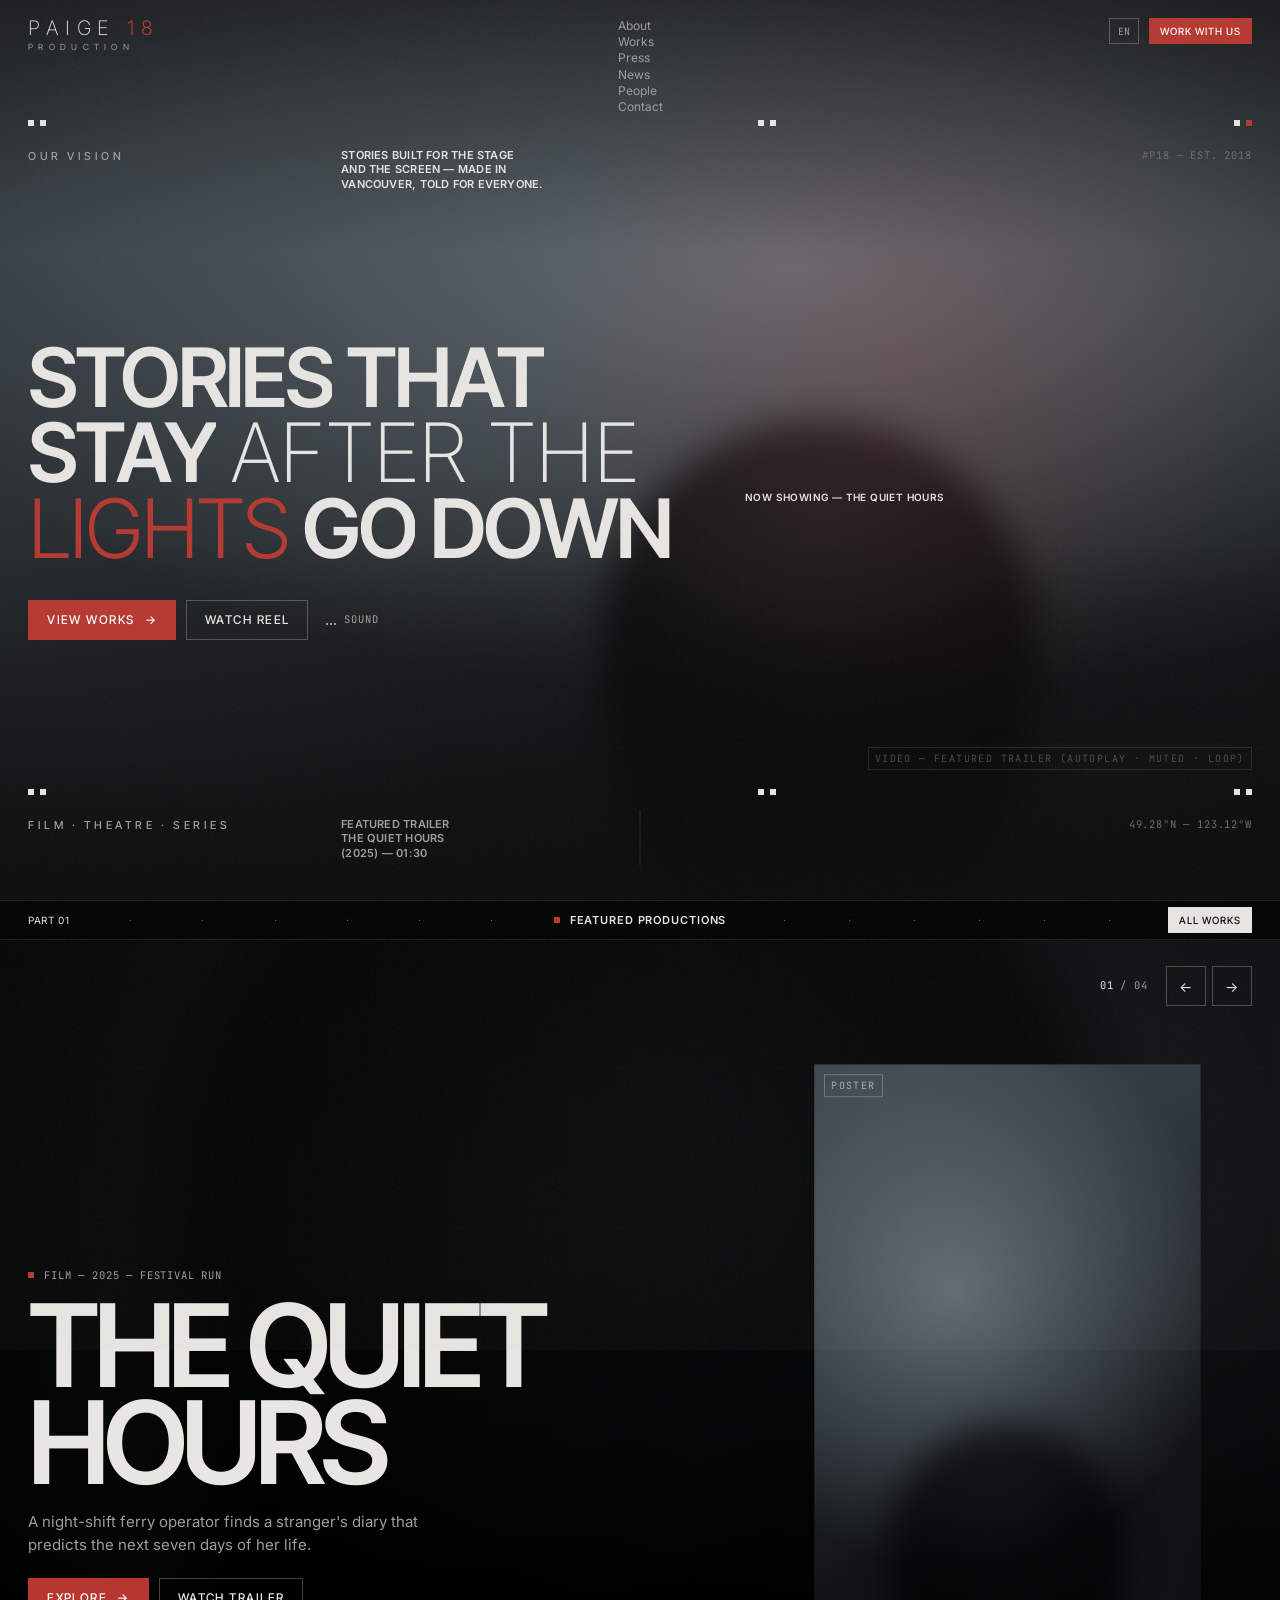
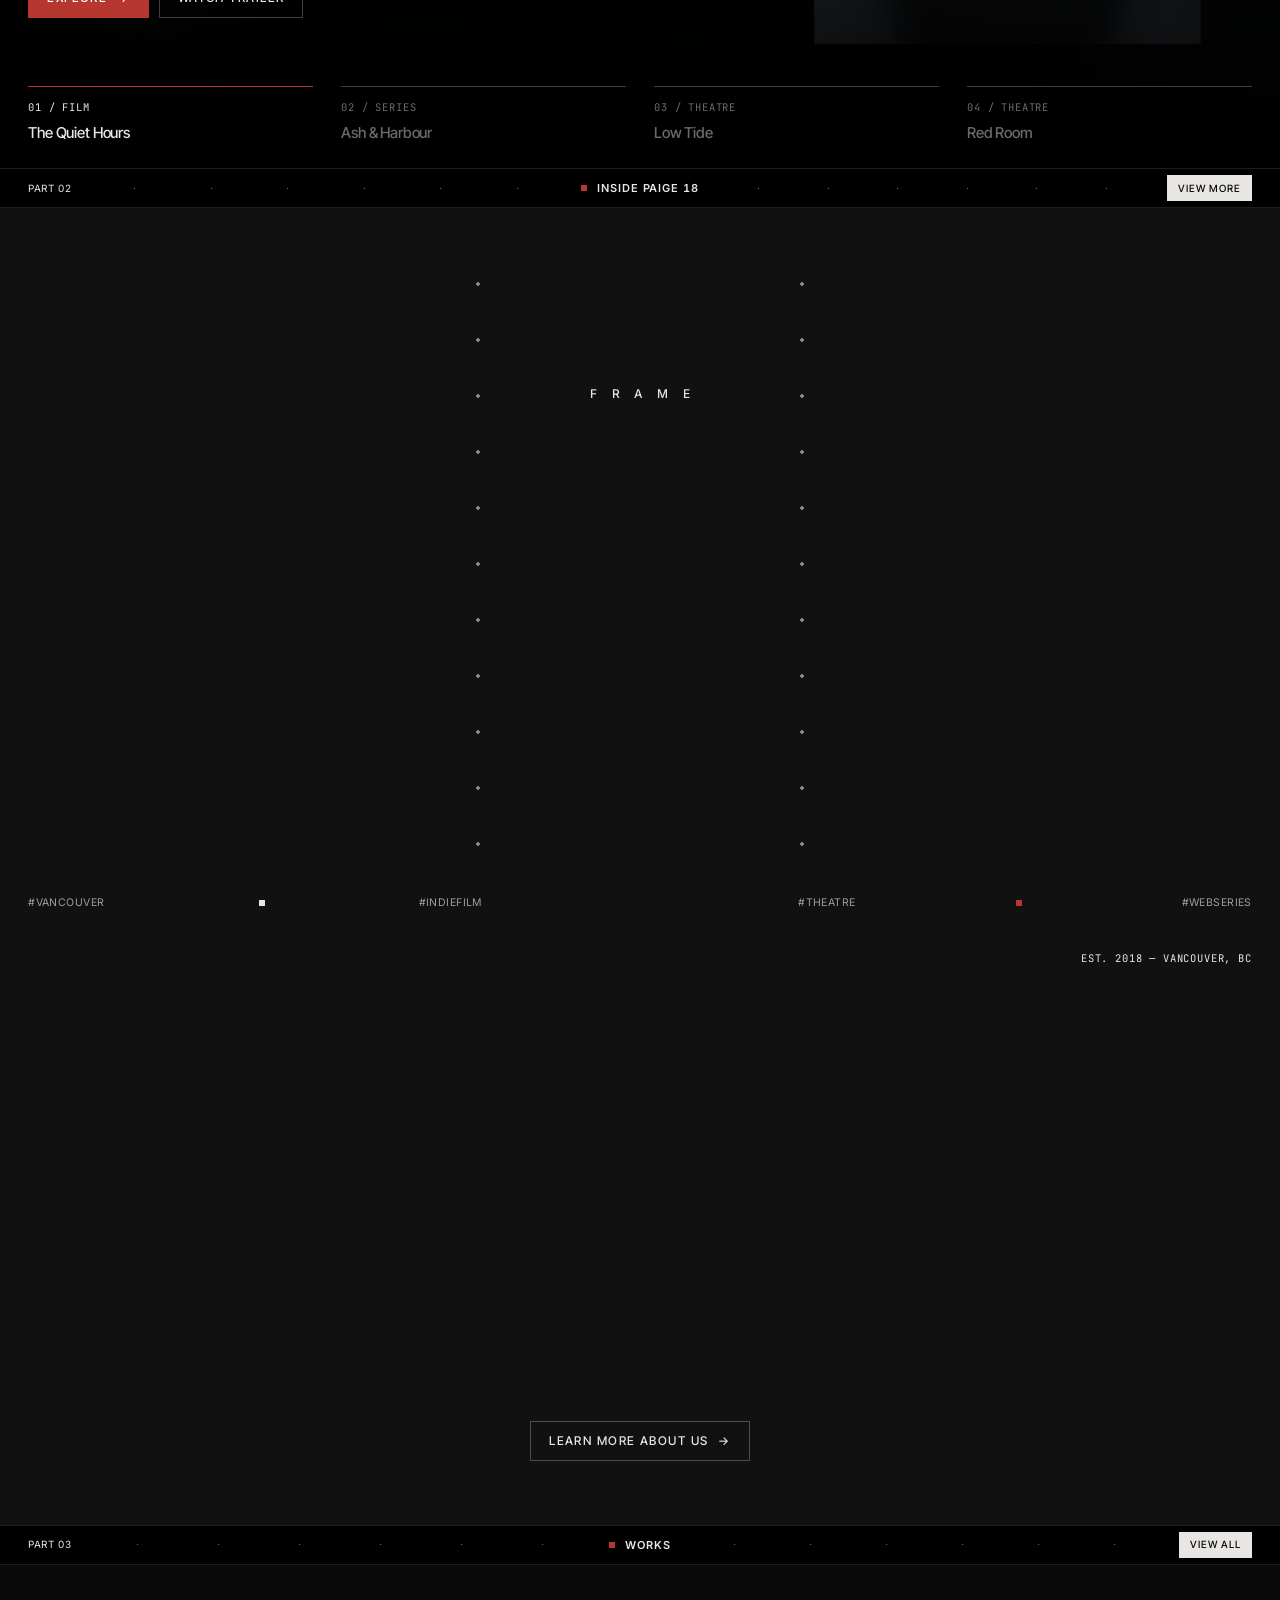
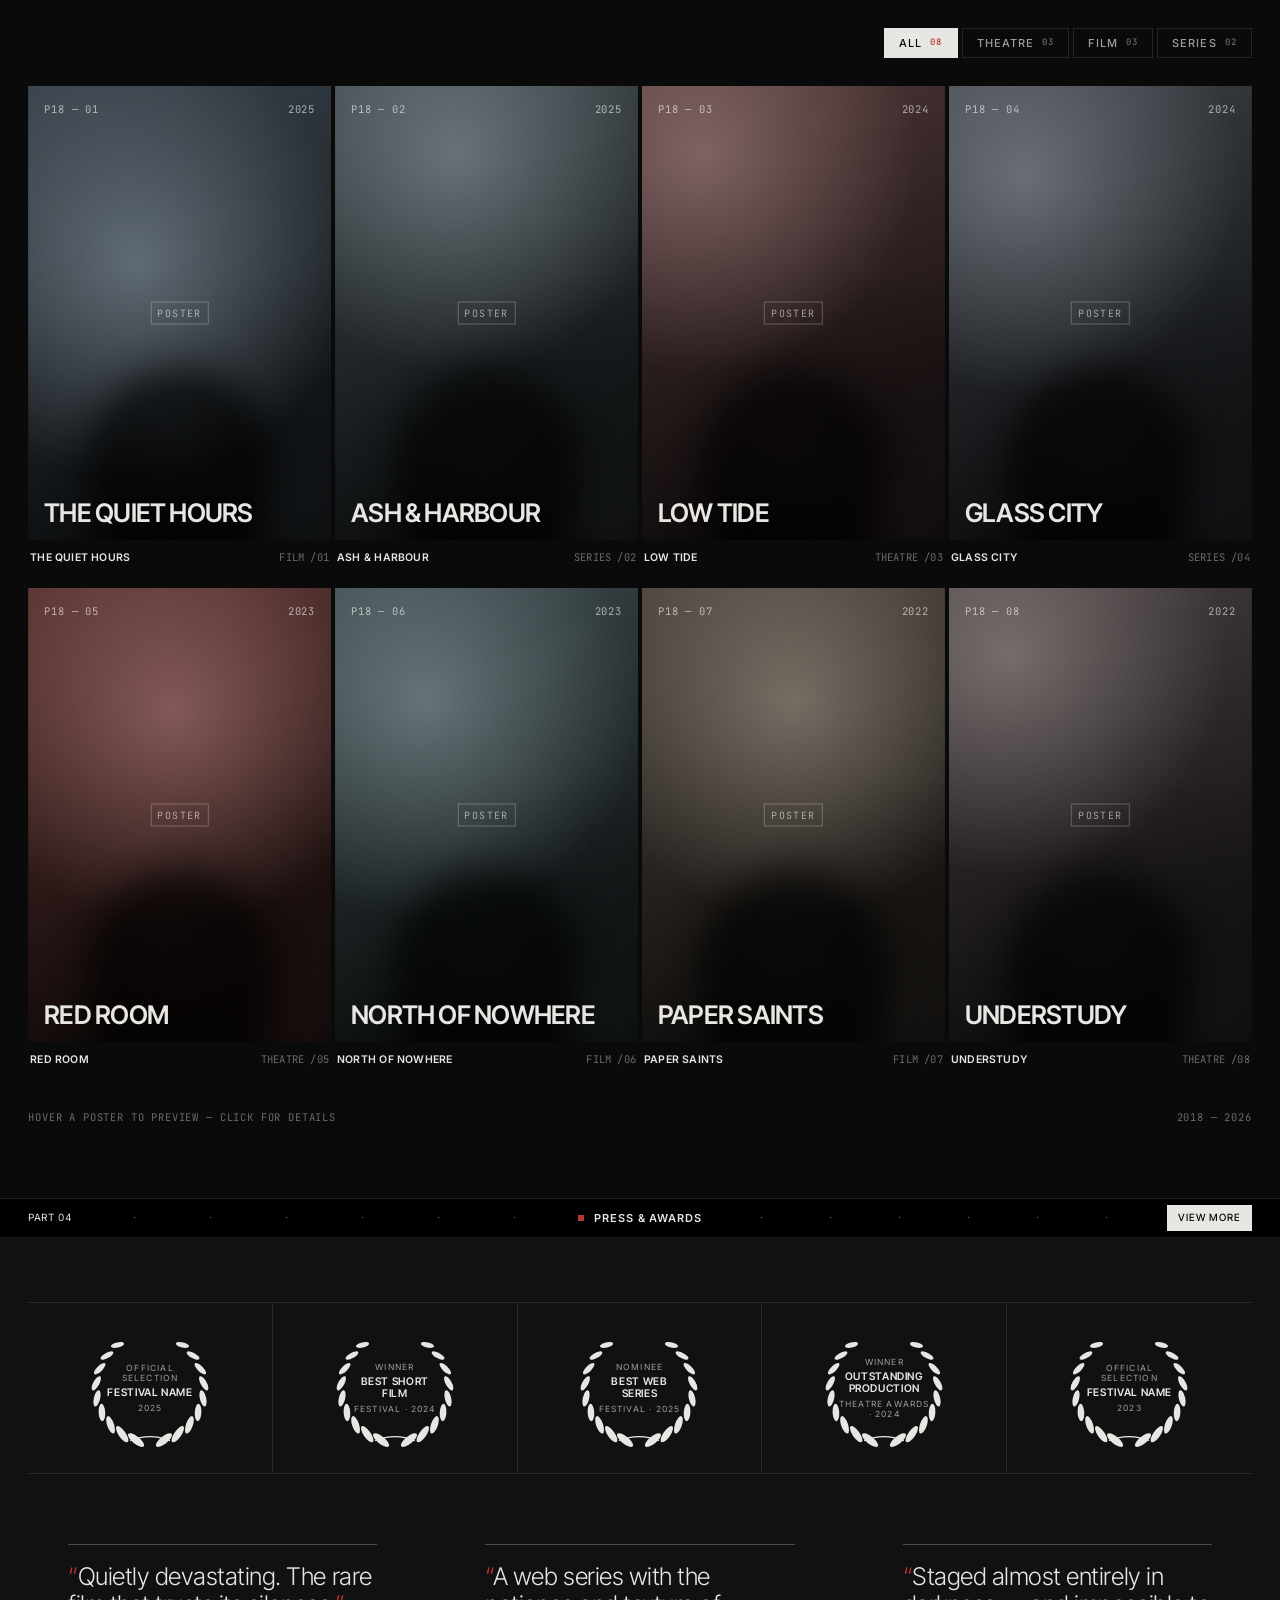
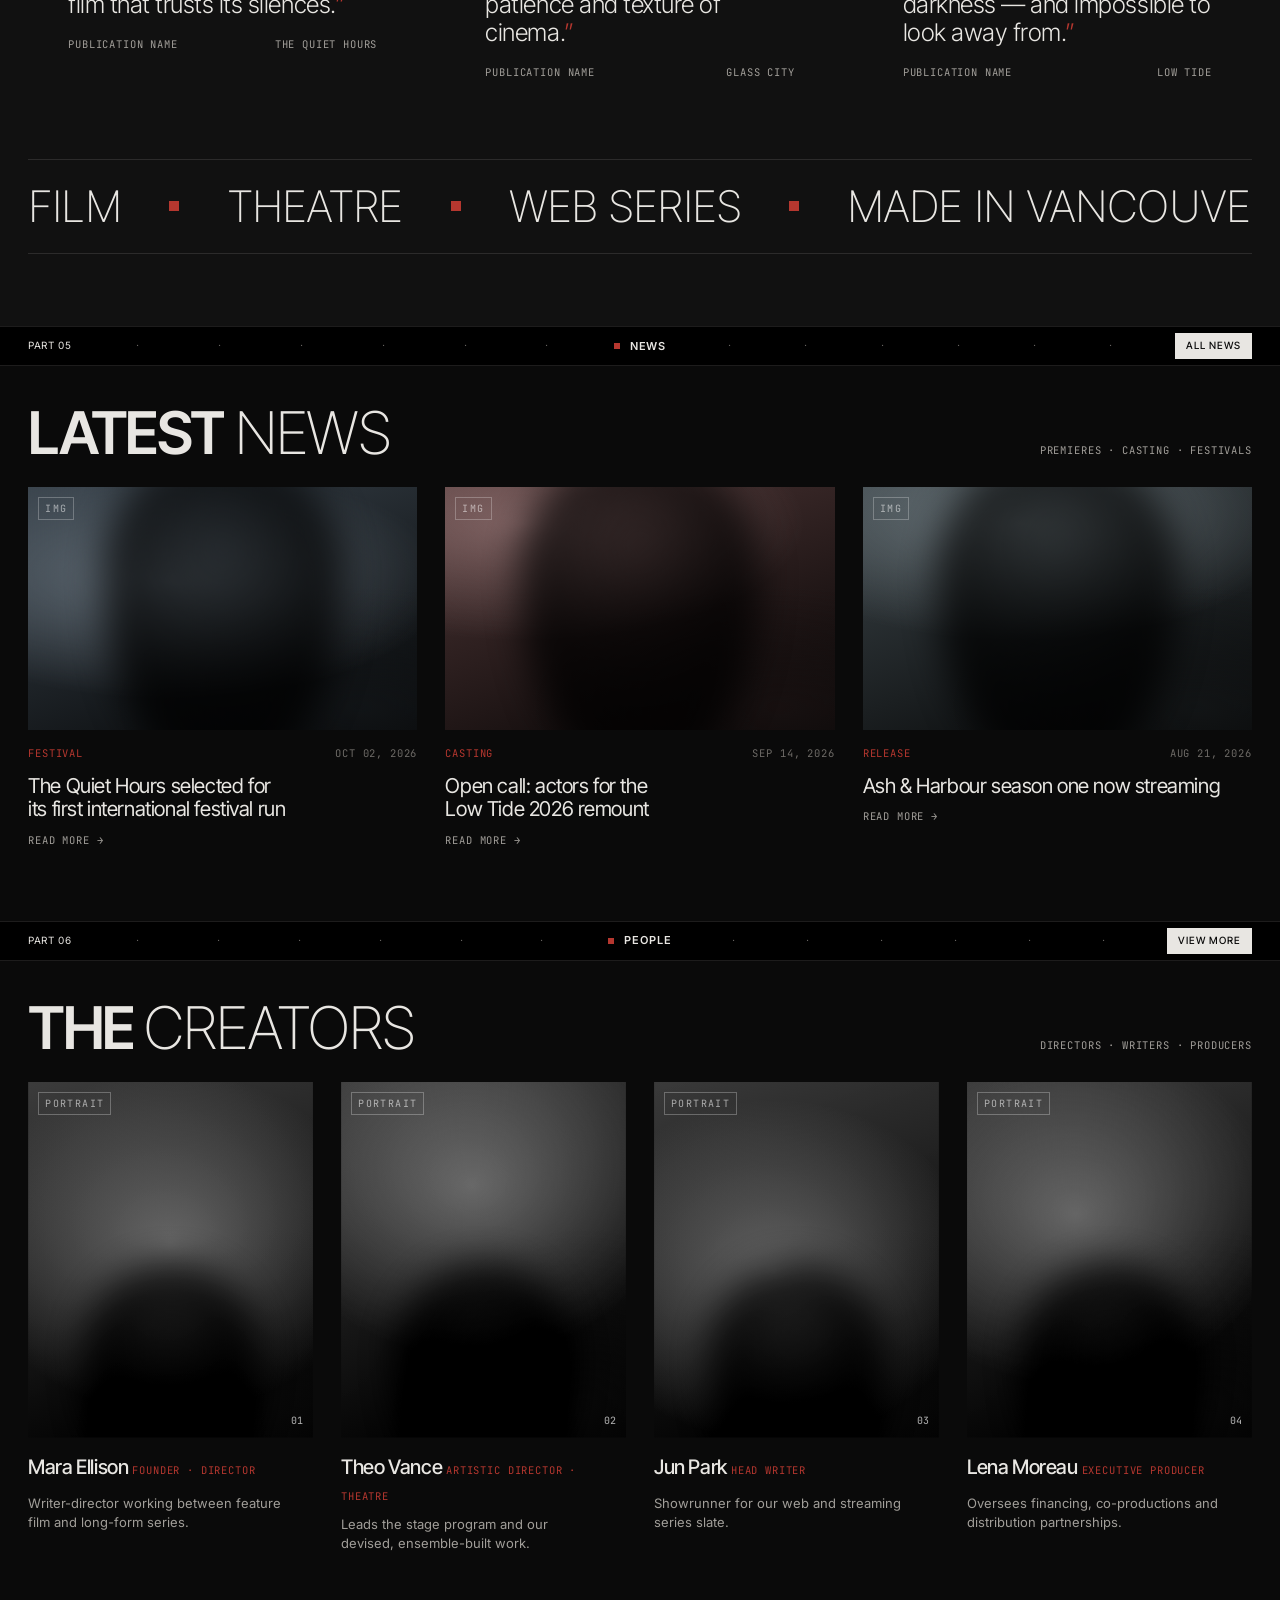
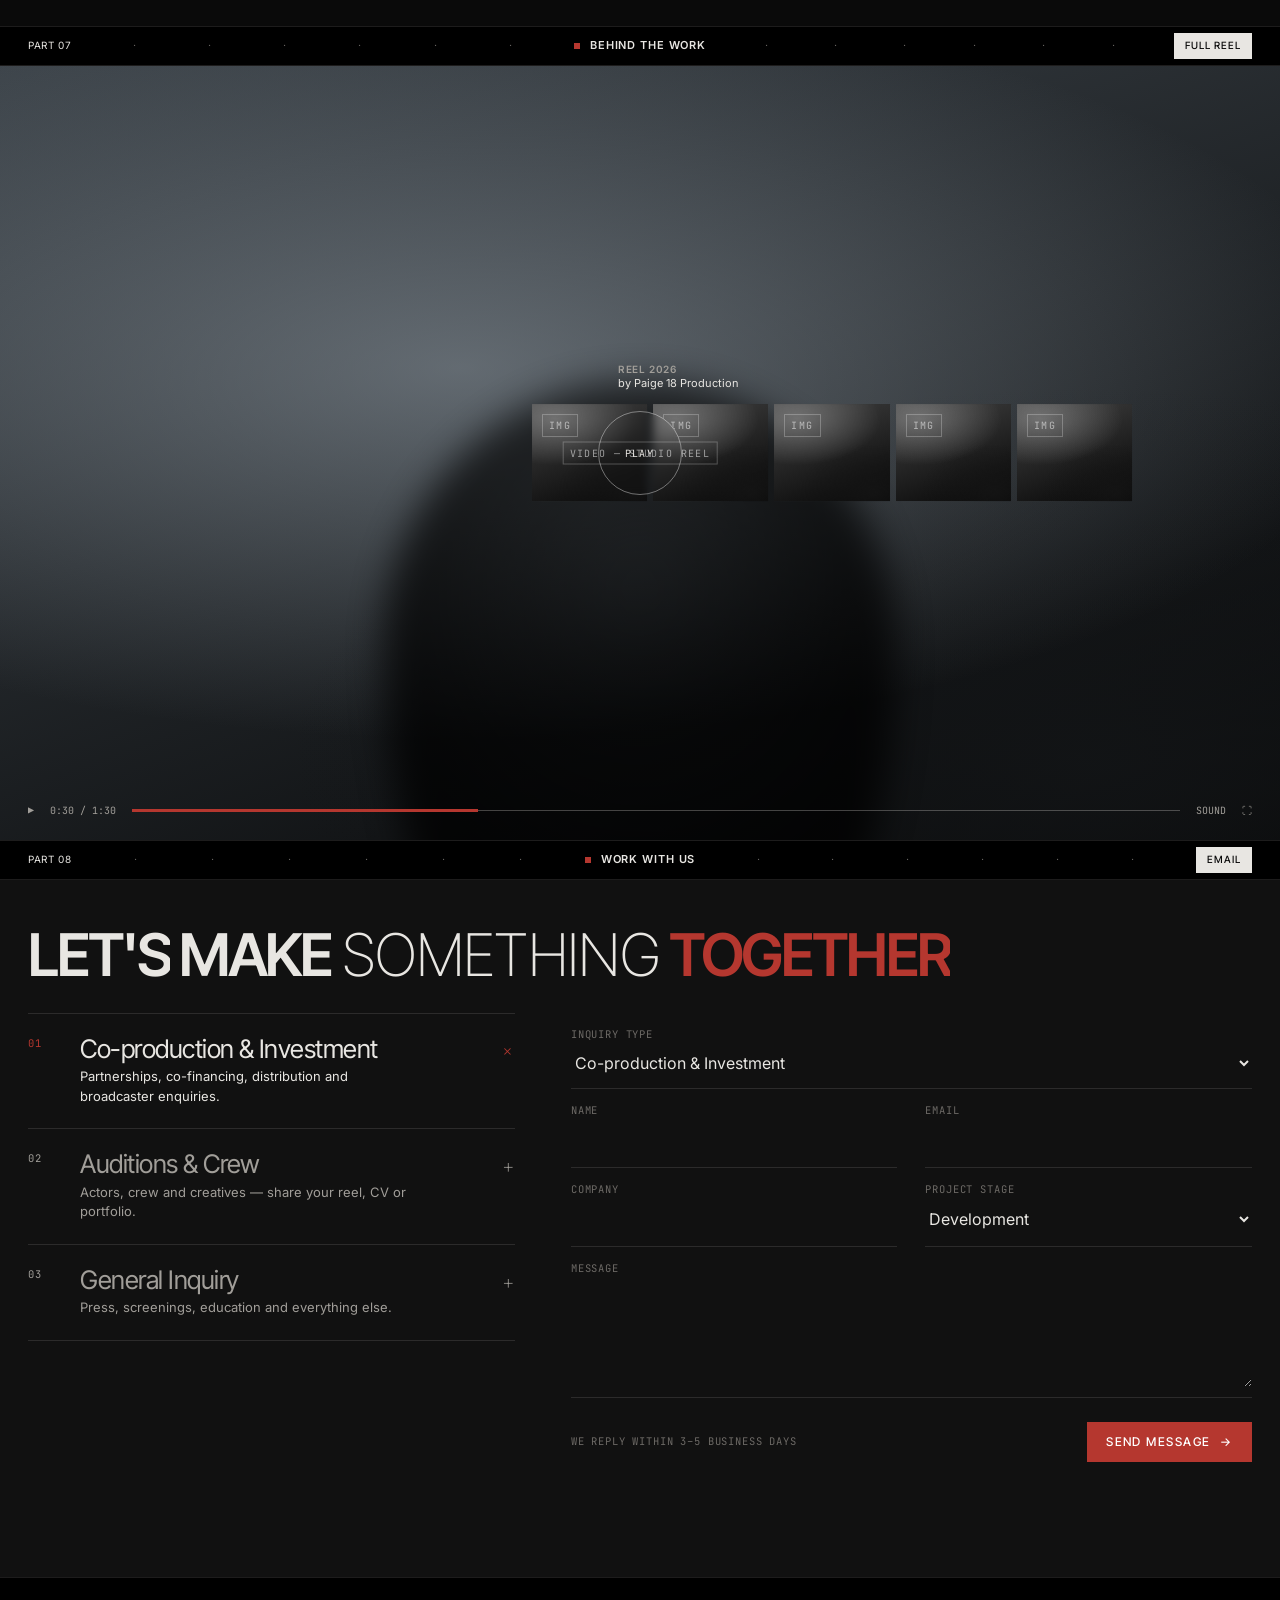
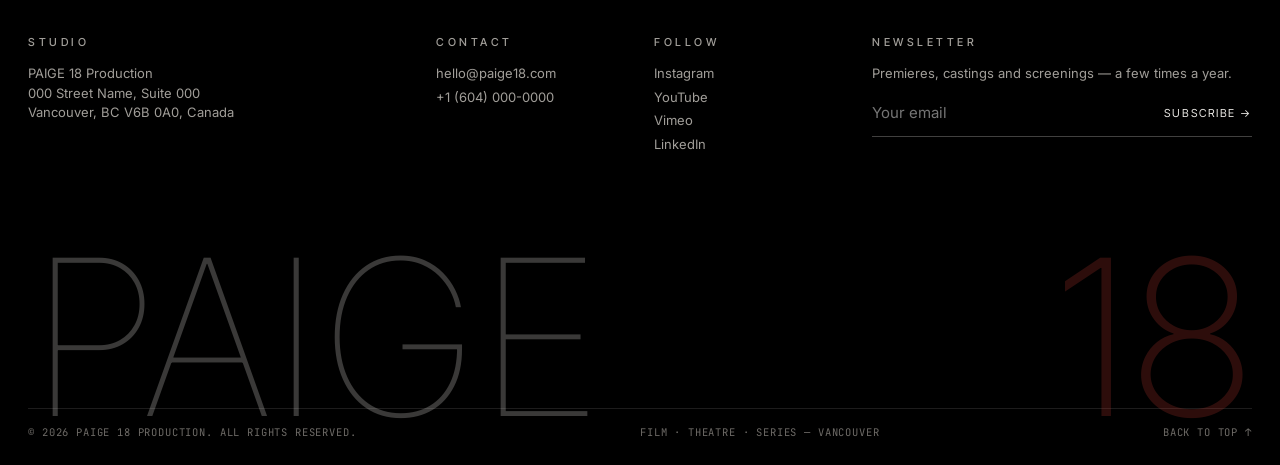
==== commit f0a684cf: "Add motion layer, featured productions slider, news and AI imagery - Intro film-leader loader, split" ====
--- a/index.html
+++ b/index.html
@@ -23,6 +23,7 @@
       <a href="about.html">About</a>
       <a href="#works">Works</a>
       <a href="#press">Press</a>
+      <a href="#news">News</a>
       <a href="#people">People</a>
       <a href="#contact">Contact</a>
     </nav>
@@ -68,9 +69,28 @@
       </div>
     </section>
 
+    <!-- ============ FEATURED ============ -->
+    <div class="partbar" id="featured-bar">
+      <div class="partbar__left"><span>Part 01</span><span class="partbar__dots"><i>·</i><i>·</i><i>·</i><i>·</i><i>·</i><i>·</i></span></div>
+      <div class="partbar__center">Featured Productions</div>
+      <div class="partbar__right"><span class="partbar__dots"><i>·</i><i>·</i><i>·</i><i>·</i><i>·</i><i>·</i></span><a href="#works" class="btn btn--sm">All works</a></div>
+    </div>
+
+    <section class="feat" id="featured" aria-roledescription="carousel" aria-label="Featured productions">
+      <div class="feat__slides"></div>
+      <div class="feat__ui">
+        <div class="feat__count mono"><b>01</b> / <span>04</span></div>
+        <div class="feat__arrows">
+          <button class="feat__prev" aria-label="Previous">←</button>
+          <button class="feat__next" aria-label="Next">→</button>
+        </div>
+      </div>
+      <nav class="feat__nav" aria-label="Choose production"></nav>
+    </section>
+
     <!-- ============ 2. ABOUT ============ -->
     <div class="partbar">
-      <div class="partbar__left"><span>Part 01</span><span class="partbar__dots"><i>·</i><i>·</i><i>·</i><i>·</i><i>·</i><i>·</i></span></div>
+      <div class="partbar__left"><span>Part 02</span><span class="partbar__dots"><i>·</i><i>·</i><i>·</i><i>·</i><i>·</i><i>·</i></span></div>
       <div class="partbar__center">Inside Paige 18</div>
       <div class="partbar__right"><span class="partbar__dots"><i>·</i><i>·</i><i>·</i><i>·</i><i>·</i><i>·</i></span><a href="about.html" class="btn btn--sm">View more</a></div>
     </div>
@@ -82,8 +102,8 @@
           <p class="caps reveal"><em>Paige 18</em> is an independent production company based in <em>Vancouver</em>, developing original <em>film</em>, <em>theatre</em> and <em>web series</em> from first draft to final screening.</p>
           <div class="about__spaced">FRAME</div>
           <div class="about__img reveal">
-            <div data-ph="IMG" data-tone="210,8"></div>
-            <div data-ph="IMG" data-tone="0,0"></div>
+            <div data-ph="IMG" data-tone="210,8" data-key="about1"></div>
+            <div data-ph="IMG" data-tone="0,0" data-key="about2"></div>
           </div>
           <p class="caps reveal">We work with a <em>small, trusted</em> ensemble of writers, directors and performers — and keep <em>every project</em> close to the people who imagined it.</p>
         </div>
@@ -120,7 +140,7 @@
 
     <!-- ============ 3. WORKS ============ -->
     <div class="partbar" id="works">
-      <div class="partbar__left"><span>Part 02</span><span class="partbar__dots"><i>·</i><i>·</i><i>·</i><i>·</i><i>·</i><i>·</i></span></div>
+      <div class="partbar__left"><span>Part 03</span><span class="partbar__dots"><i>·</i><i>·</i><i>·</i><i>·</i><i>·</i><i>·</i></span></div>
       <div class="partbar__center">Works</div>
       <div class="partbar__right"><span class="partbar__dots"><i>·</i><i>·</i><i>·</i><i>·</i><i>·</i><i>·</i></span><a href="#works" class="btn btn--sm">View all</a></div>
     </div>
@@ -141,7 +161,7 @@
 
     <!-- ============ 4. PRESS / AWARDS ============ -->
     <div class="partbar" id="press">
-      <div class="partbar__left"><span>Part 03</span><span class="partbar__dots"><i>·</i><i>·</i><i>·</i><i>·</i><i>·</i><i>·</i></span></div>
+      <div class="partbar__left"><span>Part 04</span><span class="partbar__dots"><i>·</i><i>·</i><i>·</i><i>·</i><i>·</i><i>·</i></span></div>
       <div class="partbar__center">Press &amp; Awards</div>
       <div class="partbar__right"><span class="partbar__dots"><i>·</i><i>·</i><i>·</i><i>·</i><i>·</i><i>·</i></span><a href="#press" class="btn btn--sm">View more</a></div>
     </div>
@@ -178,9 +198,24 @@
       </div>
     </section>
 
+    <!-- ============ NEWS ============ -->
+    <div class="partbar" id="news">
+      <div class="partbar__left"><span>Part 05</span><span class="partbar__dots"><i>·</i><i>·</i><i>·</i><i>·</i><i>·</i><i>·</i></span></div>
+      <div class="partbar__center">News</div>
+      <div class="partbar__right"><span class="partbar__dots"><i>·</i><i>·</i><i>·</i><i>·</i><i>·</i><i>·</i></span><a href="#news" class="btn btn--sm">All news</a></div>
+    </div>
+
+    <section class="news">
+      <div class="works__head">
+        <h2 class="section-title reveal">Latest <span class="thin">News</span></h2>
+        <span class="mono" style="color:var(--fg-dim)">Premieres · Casting · Festivals</span>
+      </div>
+      <div class="news__grid" id="news-grid"></div>
+    </section>
+
     <!-- ============ 5. PEOPLE ============ -->
     <div class="partbar" id="people">
-      <div class="partbar__left"><span>Part 04</span><span class="partbar__dots"><i>·</i><i>·</i><i>·</i><i>·</i><i>·</i><i>·</i></span></div>
+      <div class="partbar__left"><span>Part 06</span><span class="partbar__dots"><i>·</i><i>·</i><i>·</i><i>·</i><i>·</i><i>·</i></span></div>
       <div class="partbar__center">People</div>
       <div class="partbar__right"><span class="partbar__dots"><i>·</i><i>·</i><i>·</i><i>·</i><i>·</i><i>·</i></span><a href="about.html#team" class="btn btn--sm">View more</a></div>
     </div>
@@ -195,20 +230,20 @@
 
     <!-- Behind the work / reel -->
     <div class="partbar" id="reel">
-      <div class="partbar__left"><span>Part 05</span><span class="partbar__dots"><i>·</i><i>·</i><i>·</i><i>·</i><i>·</i><i>·</i></span></div>
+      <div class="partbar__left"><span>Part 07</span><span class="partbar__dots"><i>·</i><i>·</i><i>·</i><i>·</i><i>·</i><i>·</i></span></div>
       <div class="partbar__center">Behind the Work</div>
       <div class="partbar__right"><span class="partbar__dots"><i>·</i><i>·</i><i>·</i><i>·</i><i>·</i><i>·</i></span><a href="#reel" class="btn btn--sm">Full reel</a></div>
     </div>
 
     <section class="reel">
-      <div data-ph="VIDEO — STUDIO REEL" data-tone="208,10" class="ph--center"></div>
+      <div data-ph="VIDEO — STUDIO REEL" data-tone="208,10" data-key="reel" class="ph--center"></div>
       <div class="reel__caption"><b>Reel 2026</b>by Paige 18 Production</div>
       <div class="reel__strip">
-        <div data-ph="IMG" data-tone="0,0"></div>
-        <div data-ph="IMG" data-tone="210,8"></div>
-        <div data-ph="IMG" data-tone="4,24"></div>
-        <div data-ph="IMG" data-tone="200,6"></div>
-        <div data-ph="IMG" data-tone="0,0"></div>
+        <div data-ph="IMG" data-tone="0,0" data-key="red-room"></div>
+        <div data-ph="IMG" data-tone="0,0" data-key="glass-city"></div>
+        <div data-ph="IMG" data-tone="0,0" data-key="low-tide"></div>
+        <div data-ph="IMG" data-tone="0,0" data-key="paper-saints"></div>
+        <div data-ph="IMG" data-tone="0,0" data-key="understudy"></div>
       </div>
       <button class="reel__play" aria-label="Play reel">PLAY</button>
       <div class="reel__controls"><span>▶</span><span>0:30 / 1:30</span><div class="reel__bar"><i></i></div><span>SOUND</span><span>⛶</span></div>
@@ -216,7 +251,7 @@
 
     <!-- ============ 6. CONTACT ============ -->
     <div class="partbar" id="contact">
-      <div class="partbar__left"><span>Part 06</span><span class="partbar__dots"><i>·</i><i>·</i><i>·</i><i>·</i><i>·</i><i>·</i></span></div>
+      <div class="partbar__left"><span>Part 08</span><span class="partbar__dots"><i>·</i><i>·</i><i>·</i><i>·</i><i>·</i><i>·</i></span></div>
       <div class="partbar__center">Work With Us</div>
       <div class="partbar__right"><span class="partbar__dots"><i>·</i><i>·</i><i>·</i><i>·</i><i>·</i><i>·</i></span><a href="mailto:hello@paige18.com" class="btn btn--sm">Email</a></div>
     </div>
@@ -308,5 +343,6 @@
 
   <script src="assets/js/data.js"></script>
   <script src="assets/js/main.js"></script>
+  <script src="assets/js/motion.js"></script>
 </body>
 </html>
--- a/assets/css/style.css
+++ b/assets/css/style.css
@@ -867,3 +867,197 @@
 .hero__media.ph::after { left: auto; top: auto; right: var(--gutter); bottom: 130px; transform: none; }
 .work__poster .ph::after { left: 50%; top: 50%; transform: translate(-50%, -50%); }
 .work__preview .ph::after { top: 40%; }
+
+/* =========================================================
+   MOTION
+   ========================================================= */
+
+/* --- intro / film-leader loader --- */
+.intro {
+  position: fixed; inset: 0; z-index: 200;
+  background: #050505;
+  display: grid; place-items: center;
+  transition: clip-path 1.1s cubic-bezier(0.77, 0, 0.18, 1);
+  clip-path: inset(0 0 0 0);
+}
+.intro.is-done { clip-path: inset(0 0 100% 0); pointer-events: none; }
+.intro__ring { position: absolute; width: min(46vw, 340px); aspect-ratio: 1; border-radius: 50%; border: 1px solid var(--line-strong); }
+.intro__ring::before { content: ""; position: absolute; inset: 14%; border-radius: 50%; border: 1px solid var(--line); }
+.intro__sweep {
+  position: absolute; width: min(46vw, 340px); aspect-ratio: 1; border-radius: 50%;
+  background: conic-gradient(from 0deg, rgba(181, 55, 47, 0.45), transparent 25%);
+  animation: sweep 0.9s linear infinite;
+}
+.intro__cross { position: absolute; inset: 0; pointer-events: none; }
+.intro__cross::before, .intro__cross::after { content: ""; position: absolute; background: var(--line); }
+.intro__cross::before { left: 50%; top: 0; bottom: 0; width: 1px; }
+.intro__cross::after { top: 50%; left: 0; right: 0; height: 1px; }
+@keyframes sweep { to { transform: rotate(360deg); } }
+.intro__num { position: relative; font-family: var(--font-logo); font-weight: 100; font-size: clamp(80px, 14vw, 200px); line-height: 1; letter-spacing: -0.04em; font-variant-numeric: tabular-nums; }
+.intro__word { position: absolute; bottom: 40px; left: var(--gutter); right: var(--gutter); display: flex; justify-content: space-between; }
+.intro__word .mono { color: var(--fg-dim); }
+
+/* --- split text (line / word mask reveal) --- */
+.split .w { display: inline-block; overflow: hidden; vertical-align: top; padding-bottom: 0.06em; margin-bottom: -0.06em; }
+.split .w > i { display: inline-block; font-style: normal; transform: translateY(105%); transition: transform 1.1s var(--ease); transition-delay: calc(var(--i) * 70ms + var(--d, 0ms)); }
+.split.is-in .w > i, body.loaded .hero .split .w > i { transform: none; }
+.hero .split .w > i { transition-delay: calc(var(--i) * 90ms + 300ms); }
+
+/* fade-up items in hero after load */
+.hero .fx { opacity: 0; transform: translateY(14px); transition: opacity 1s var(--ease), transform 1s var(--ease); transition-delay: var(--d, 900ms); }
+body.loaded .hero .fx { opacity: 1; transform: none; }
+
+/* --- hero media ken burns --- */
+.hero__media img, .hero__media video { animation: kenburns 24s ease-in-out infinite alternate; transform-origin: 60% 40%; }
+@keyframes kenburns { from { transform: scale(1.04); } to { transform: scale(1.14) translate(-1.5%, -1%); } }
+.hero__media { transform: scale(1.12); transition: transform 2.4s var(--ease); }
+body.loaded .hero__media { transform: none; }
+
+/* scroll cue */
+.scroll-cue { position: absolute; left: 50%; bottom: 34px; width: 1px; height: 56px; background: var(--line); overflow: hidden; transform: translateX(-50%); }
+.scroll-cue::after { content: ""; position: absolute; left: 0; top: -40%; width: 1px; height: 40%; background: var(--red); animation: cue 2s var(--ease) infinite; }
+@keyframes cue { to { top: 100%; } }
+
+/* --- image curtain reveal --- */
+.wipe { clip-path: inset(0 0 100% 0); transition: clip-path 1.3s cubic-bezier(0.77, 0, 0.18, 1); }
+.wipe > .ph, .wipe.ph > img { transform: scale(1.18); transition: transform 1.8s var(--ease); }
+.wipe.is-in { clip-path: inset(0 0 0 0); }
+.wipe.is-in > .ph, .wipe.is-in.ph > img { transform: none; }
+.grid-works .work { transition-delay: calc(var(--n, 0) * 80ms); }
+.grid-works .work .work__poster.wipe { transition-delay: calc(var(--n, 0) * 80ms); }
+
+/* --- filter transitions --- */
+.work.is-filtering { opacity: 0; transform: translateY(12px) scale(0.98); }
+.work { transition: opacity 0.45s var(--ease), transform 0.45s var(--ease); }
+
+/* --- parallax words --- */
+.about__word, .footer__word { will-change: transform; }
+
+/* --- partbar scramble --- */
+.partbar__center { font-variant-numeric: tabular-nums; }
+
+/* --- custom cursor --- */
+.cursor {
+  position: fixed; left: 0; top: 0; z-index: 150; pointer-events: none;
+  width: 10px; height: 10px; margin: -5px 0 0 -5px; border-radius: 50%;
+  background: var(--red);
+  display: grid; place-items: center;
+  font-family: var(--font-mono); font-size: 0; letter-spacing: 0.14em; color: #fff;
+  transition: width 0.35s var(--ease), height 0.35s var(--ease), margin 0.35s var(--ease), font-size 0.2s, background 0.3s;
+  mix-blend-mode: normal;
+}
+.cursor.is-hover { width: 74px; height: 74px; margin: -37px 0 0 -37px; font-size: 10px; background: rgba(181, 55, 47, 0.9); }
+.cursor.is-link { width: 34px; height: 34px; margin: -17px 0 0 -17px; background: transparent; border: 1px solid var(--fg); }
+@media (hover: none), (max-width: 860px) { .cursor { display: none; } }
+
+/* --- people hover line --- */
+.person h3 { position: relative; display: inline-block; }
+.person h3::after { content: ""; position: absolute; left: 0; bottom: -2px; height: 1px; width: 100%; background: var(--red); transform: scaleX(0); transform-origin: left; transition: transform 0.6s var(--ease); }
+.person:hover h3::after { transform: scaleX(1); }
+
+/* --- laurel / quote stagger --- */
+.laurels .laurel { opacity: 0; transform: translateY(16px); transition: opacity 0.8s var(--ease), transform 0.8s var(--ease), color 0.3s; transition-delay: calc(var(--n, 0) * 110ms); }
+.laurels.is-in .laurel { opacity: 1; transform: none; }
+.laurel svg { transition: transform 1.2s var(--ease); }
+.laurel:hover svg { transform: translate(-50%, -50%) rotate(-8deg) scale(1.06); }
+
+/* --- reel strip floating --- */
+.reel__strip .ph { animation: float 6s ease-in-out infinite alternate; animation-delay: calc(var(--n, 0) * -1.2s); }
+@keyframes float { from { transform: translateY(-10px); } to { transform: translateY(10px); } }
+.reel__bar i { animation: progress 30s linear infinite; }
+@keyframes progress { from { width: 0; } to { width: 100%; } }
+
+@media (prefers-reduced-motion: reduce) {
+  .intro { display: none; }
+  .split .w > i, .wipe, .wipe > .ph, .hero .fx, .laurels .laurel { transform: none !important; opacity: 1 !important; clip-path: none !important; }
+}
+
+/* =========================================================
+   FEATURED PRODUCTIONS (full-bleed show slider)
+   ========================================================= */
+.feat { position: relative; height: 92vh; min-height: 620px; overflow: hidden; background: #000; }
+.feat__slide { position: absolute; inset: 0; visibility: hidden; opacity: 0; transition: opacity 1.2s var(--ease), visibility 0s linear 1.2s; }
+.feat__slide.is-active { visibility: visible; opacity: 1; transition: opacity 1.2s var(--ease), visibility 0s; z-index: 1; }
+.feat__bg { position: absolute; inset: 0; overflow: hidden; }
+.feat__bg .ph { position: absolute; inset: -6%; filter: blur(26px) brightness(0.42) saturate(0.8); transform: scale(1.12); }
+.feat__bg .ph::after { display: none; }
+.feat__slide.is-active .feat__bg .ph { animation: featZoom 9s ease-out forwards; }
+@keyframes featZoom { from { transform: scale(1.22); } to { transform: scale(1.08); } }
+.feat__slide::after {
+  content: ""; position: absolute; inset: 0; pointer-events: none;
+  background: linear-gradient(90deg, rgba(0,0,0,0.85) 0%, rgba(0,0,0,0.35) 55%, rgba(0,0,0,0.2) 100%), linear-gradient(0deg, rgba(0,0,0,0.9), transparent 40%);
+}
+.feat__poster {
+  position: absolute; z-index: 2;
+  right: calc(var(--gutter) + 4vw); top: 50%;
+  height: 70%; max-height: 640px; aspect-ratio: 2 / 3; max-width: 40vw;
+  transform: translateY(-46%);
+  box-shadow: 0 40px 90px rgba(0,0,0,0.7);
+  clip-path: inset(100% 0 0 0);
+  transition: clip-path 1.2s cubic-bezier(0.77, 0, 0.18, 1) 0.2s, transform 1.6s var(--ease) 0.2s;
+}
+.feat__poster .ph { position: absolute; inset: 0; }
+.feat__slide.is-active .feat__poster { clip-path: inset(0 0 0 0); transform: translateY(-50%); }
+.feat__copy { position: absolute; z-index: 2; left: var(--gutter); bottom: 150px; max-width: min(760px, 58vw); }
+.feat__copy > * { opacity: 0; transform: translateY(30px); transition: opacity 0.9s var(--ease), transform 1.1s var(--ease); }
+.feat__slide.is-active .feat__copy > * { opacity: 1; transform: none; }
+.feat__slide.is-active .feat__copy > :nth-child(1) { transition-delay: 0.35s; }
+.feat__slide.is-active .feat__copy > :nth-child(2) { transition-delay: 0.45s; }
+.feat__slide.is-active .feat__copy > :nth-child(3) { transition-delay: 0.6s; }
+.feat__slide.is-active .feat__copy > :nth-child(4) { transition-delay: 0.72s; }
+.feat__kicker { display: inline-flex; align-items: center; gap: 10px; color: var(--fg-dim); }
+.feat__title {
+  margin: 14px 0 0;
+  font-family: var(--font-display); font-weight: 600;
+  font-size: clamp(52px, 9vw, 172px); line-height: 0.84; letter-spacing: -0.055em;
+  text-transform: uppercase; text-wrap: balance;
+}
+.feat__log { margin: 20px 0 0; max-width: 44ch; font-size: 15px; color: var(--fg-dim); }
+.feat__ui { position: absolute; z-index: 3; top: 26px; right: var(--gutter); display: flex; align-items: center; gap: 18px; }
+.feat__count { color: var(--fg-dim); }
+.feat__count b { color: var(--fg); font-weight: 400; }
+.feat__arrows { display: flex; gap: 6px; }
+.feat__arrows button { width: 40px; height: 40px; border: 1px solid var(--line-strong); transition: all 0.3s var(--ease); }
+.feat__arrows button:hover { background: var(--red); border-color: var(--red); }
+.feat__nav { position: absolute; z-index: 3; left: 0; right: 0; bottom: 0; display: grid; grid-template-columns: repeat(4, 1fr); padding: 0 var(--gutter) 24px; gap: var(--gutter); }
+.feat__tab { text-align: left; display: flex; flex-direction: column; gap: 6px; padding-top: 14px; color: var(--muted); position: relative; transition: color 0.3s; }
+.feat__tab b { font-family: var(--font-display); font-weight: 500; font-size: 15px; letter-spacing: -0.01em; color: inherit; }
+.feat__tab:hover, .feat__tab.is-active { color: var(--fg); }
+.feat__bar { position: absolute; left: 0; right: 0; top: 0; height: 1px; background: var(--line-strong); }
+.feat__bar i { position: absolute; left: 0; top: 0; bottom: 0; width: 0; background: var(--red); }
+.feat__tab.is-active .feat__bar i { animation: featBar var(--dur, 6500ms) linear forwards; }
+@keyframes featBar { to { width: 100%; } }
+
+/* =========================================================
+   NEWS
+   ========================================================= */
+.news { padding: 40px var(--gutter) 72px; }
+.news__grid { display: grid; grid-template-columns: repeat(3, 1fr); gap: var(--gutter); }
+.news-card { display: flex; flex-direction: column; gap: 12px; }
+.news-card__img { aspect-ratio: 16 / 10; position: relative; overflow: hidden; }
+.news-card__img .ph { position: absolute; inset: 0; transition: transform 1.2s var(--ease); }
+.news-card__img img { object-position: center 30%; }
+.news-card:hover .news-card__img .ph { transform: scale(1.06); }
+.news-card__meta { display: flex; justify-content: space-between; color: var(--muted); padding-top: 4px; }
+.news-card h3 { margin: 0; font-family: var(--font-display); font-weight: 400; font-size: clamp(18px, 1.6vw, 24px); line-height: 1.15; letter-spacing: -0.02em; text-wrap: balance; }
+.news-card__more { color: var(--fg-dim); transition: color 0.3s; }
+.news-card:hover .news-card__more { color: var(--red); }
+
+/* real images: keep them cinematic */
+.ph.has-media img { filter: saturate(0.9) contrast(1.04); }
+.person__img .ph.has-media { filter: grayscale(1) contrast(1.05); }
+.reel__strip .ph.has-media img { object-position: center 35%; }
+.stills .still-1 img { object-position: center 20%; }
+.stills .still-2 img { object-position: center 70%; }
+
+@media (max-width: 860px) {
+  .feat { height: 86vh; min-height: 560px; }
+  .feat__poster { display: none; }
+  .feat__copy { right: var(--gutter); max-width: none; bottom: 110px; }
+  .feat__log { font-size: 13px; }
+  .feat__nav { grid-template-columns: repeat(4, 1fr); gap: 6px; }
+  .feat__tab b, .feat__tab .mono { display: none; }
+  .feat__tab { padding-top: 0; height: 14px; }
+  .feat__bg .ph { filter: blur(0) brightness(0.5) saturate(0.85); inset: 0; }
+  .news__grid { grid-template-columns: 1fr; }
+}
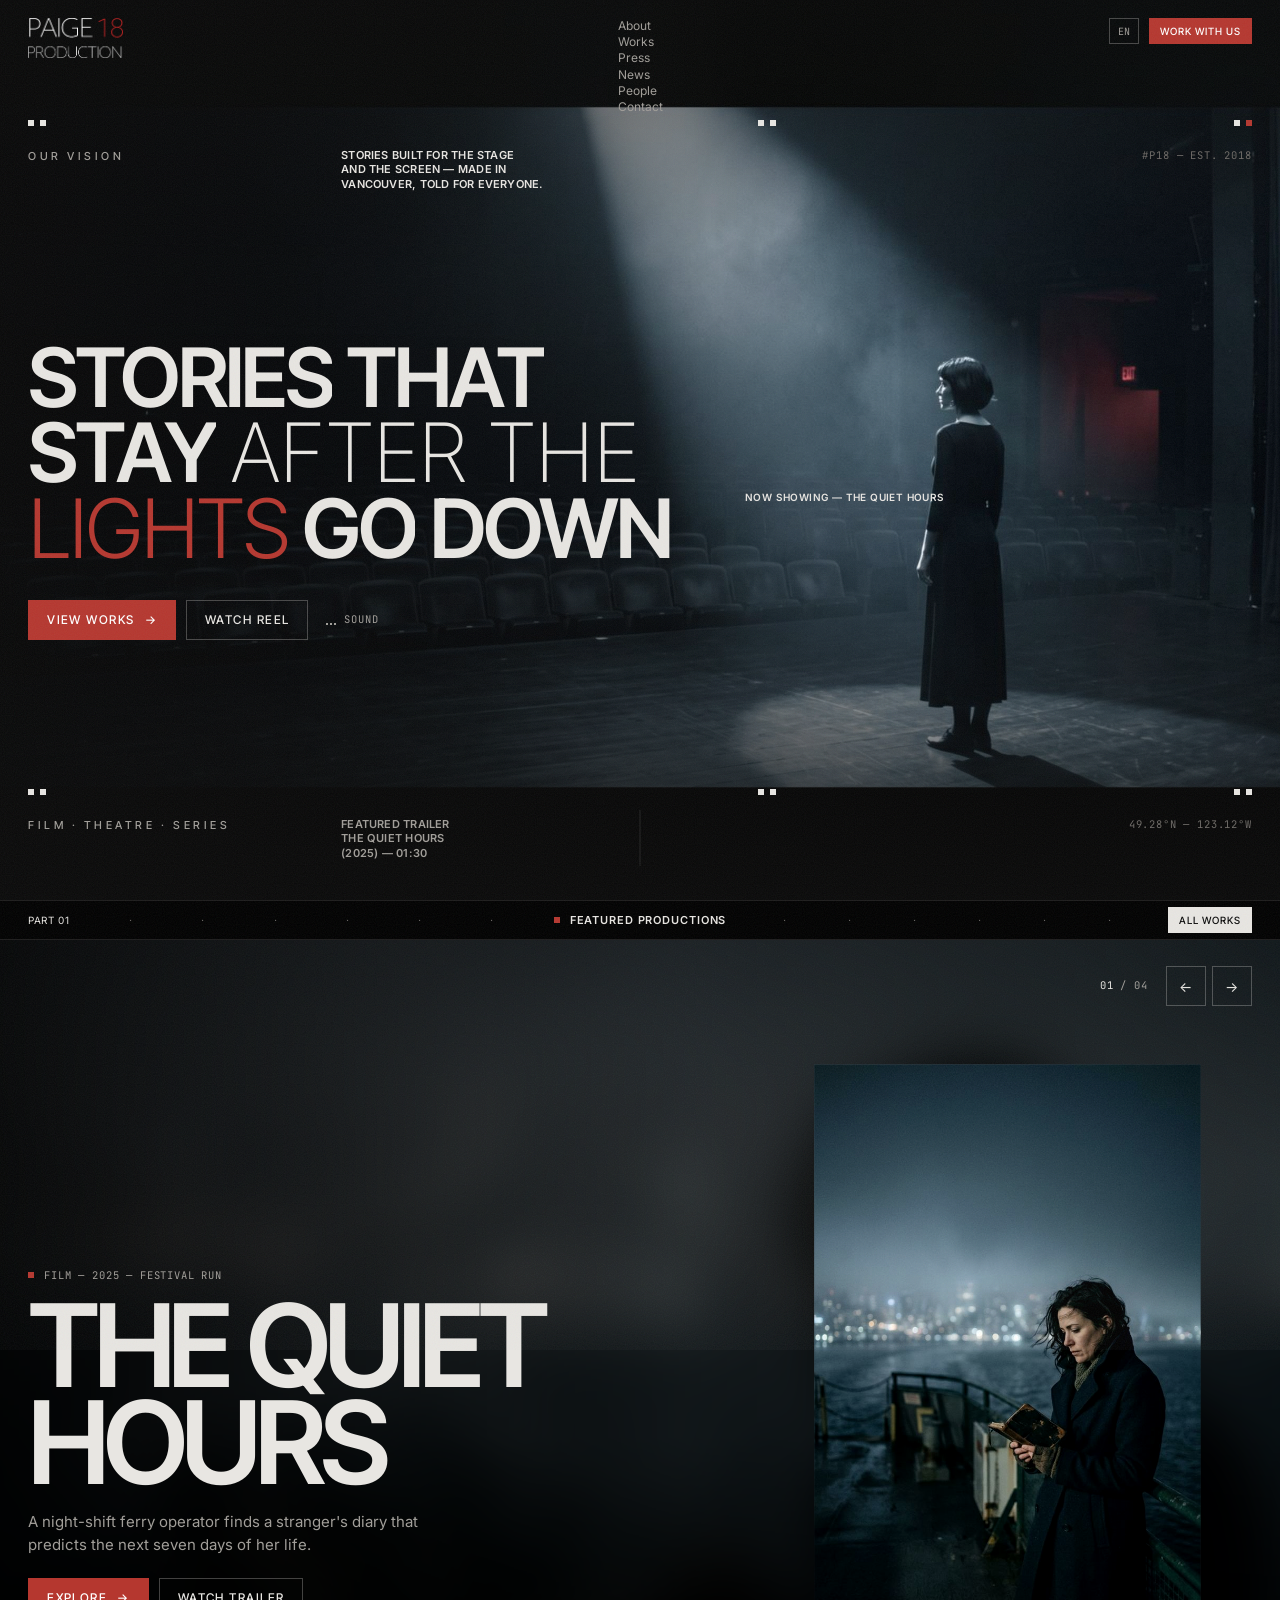
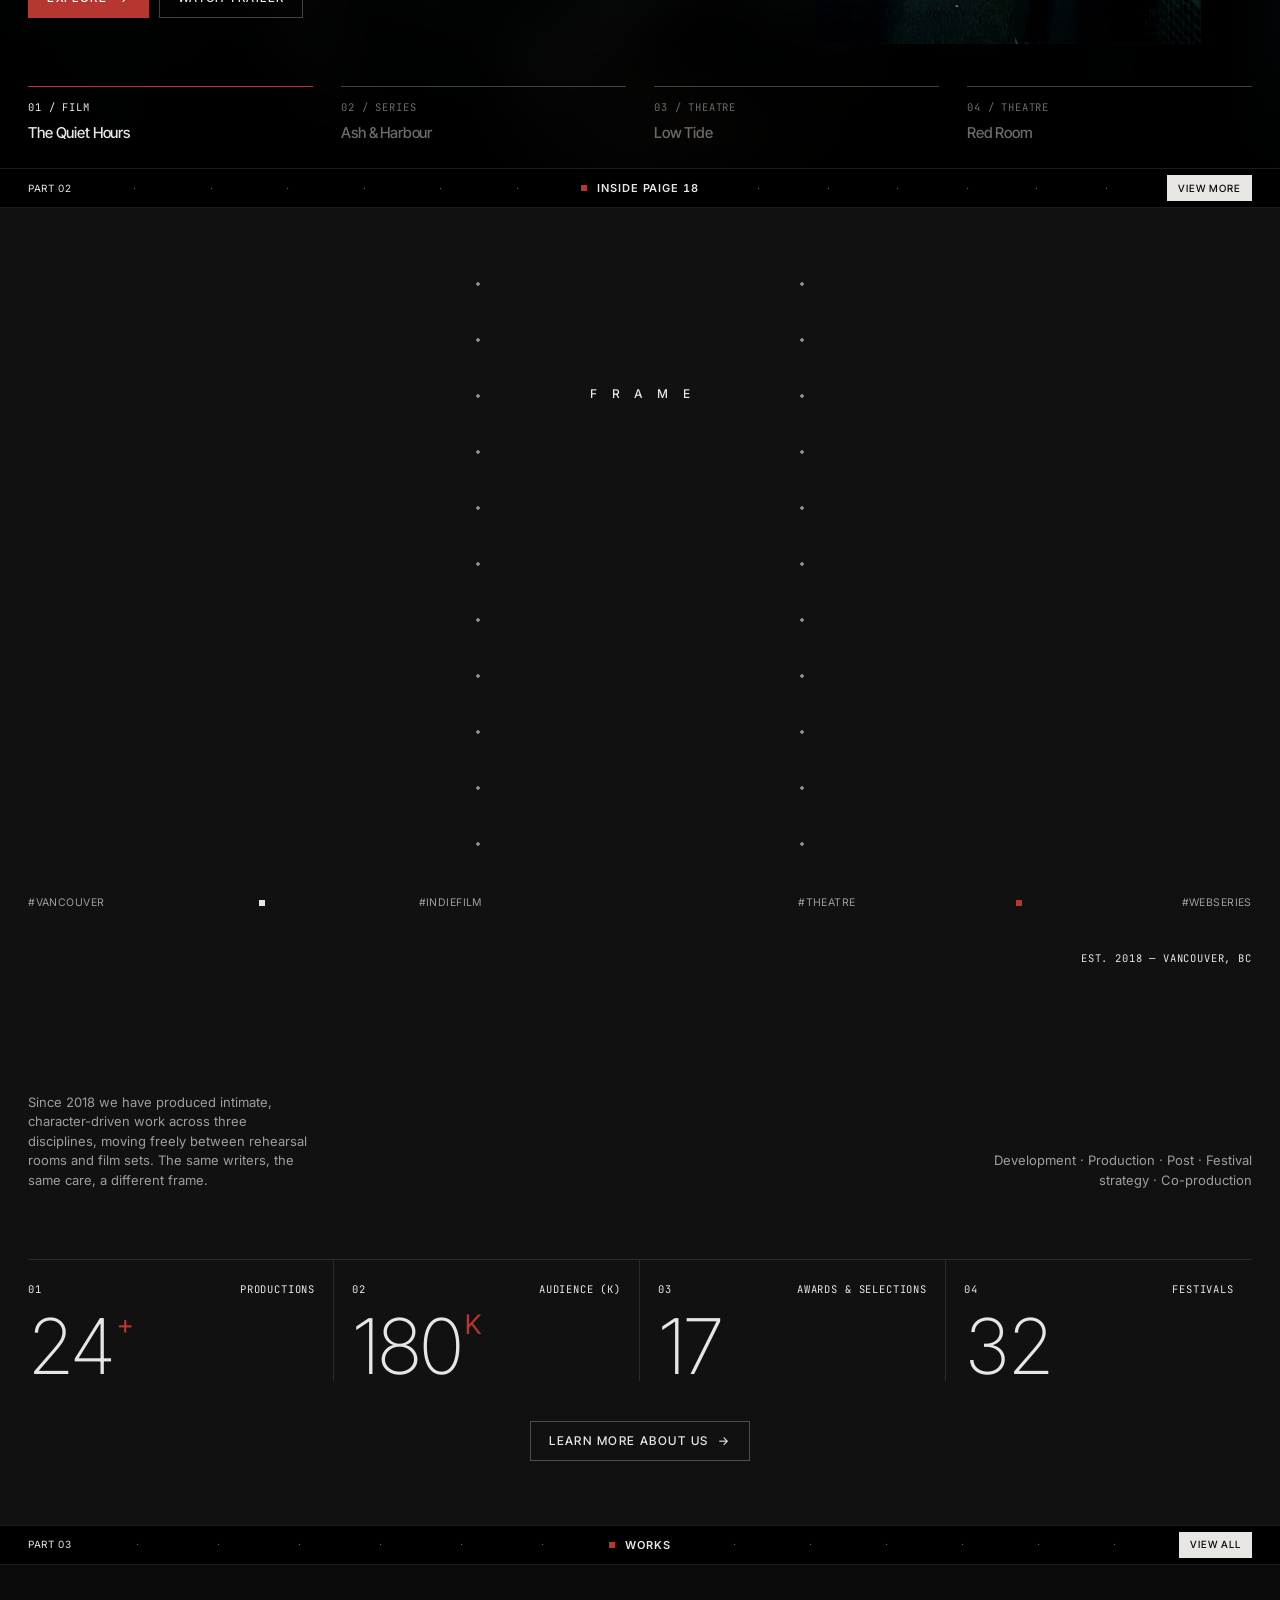
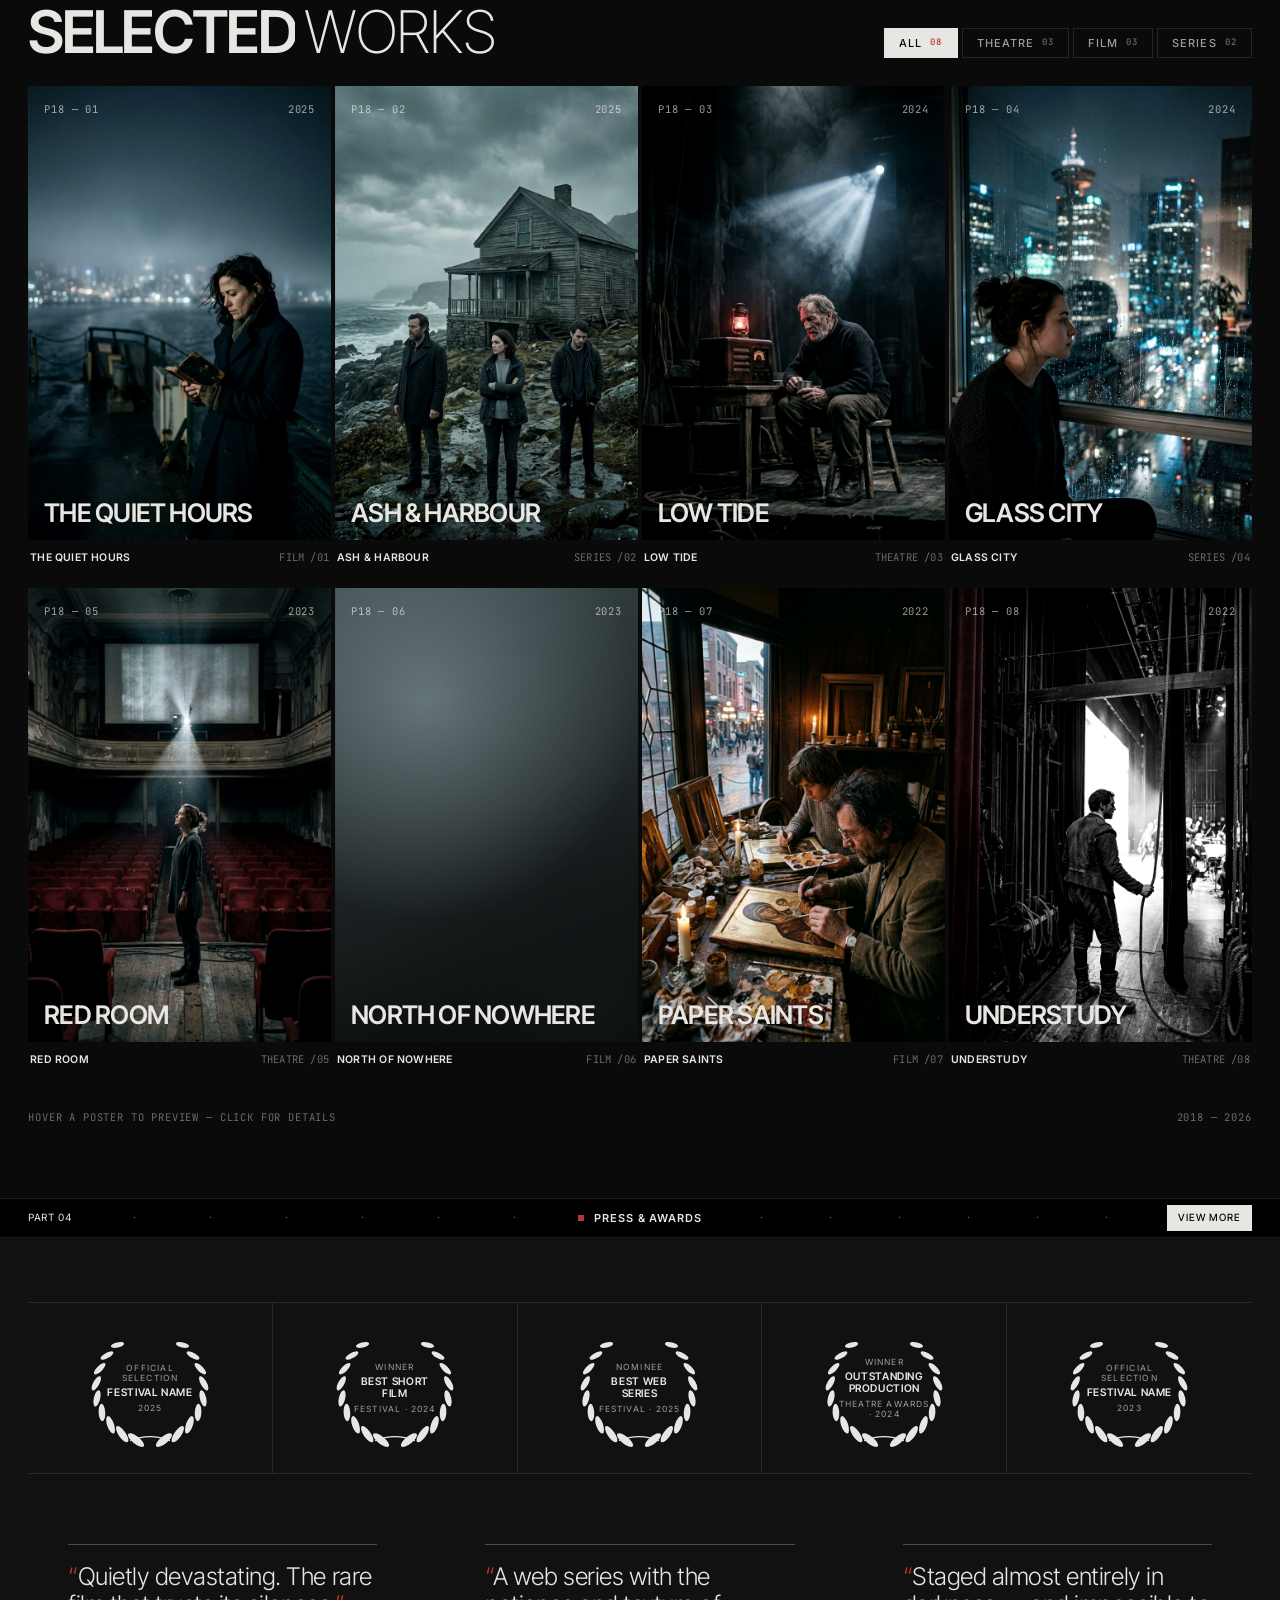
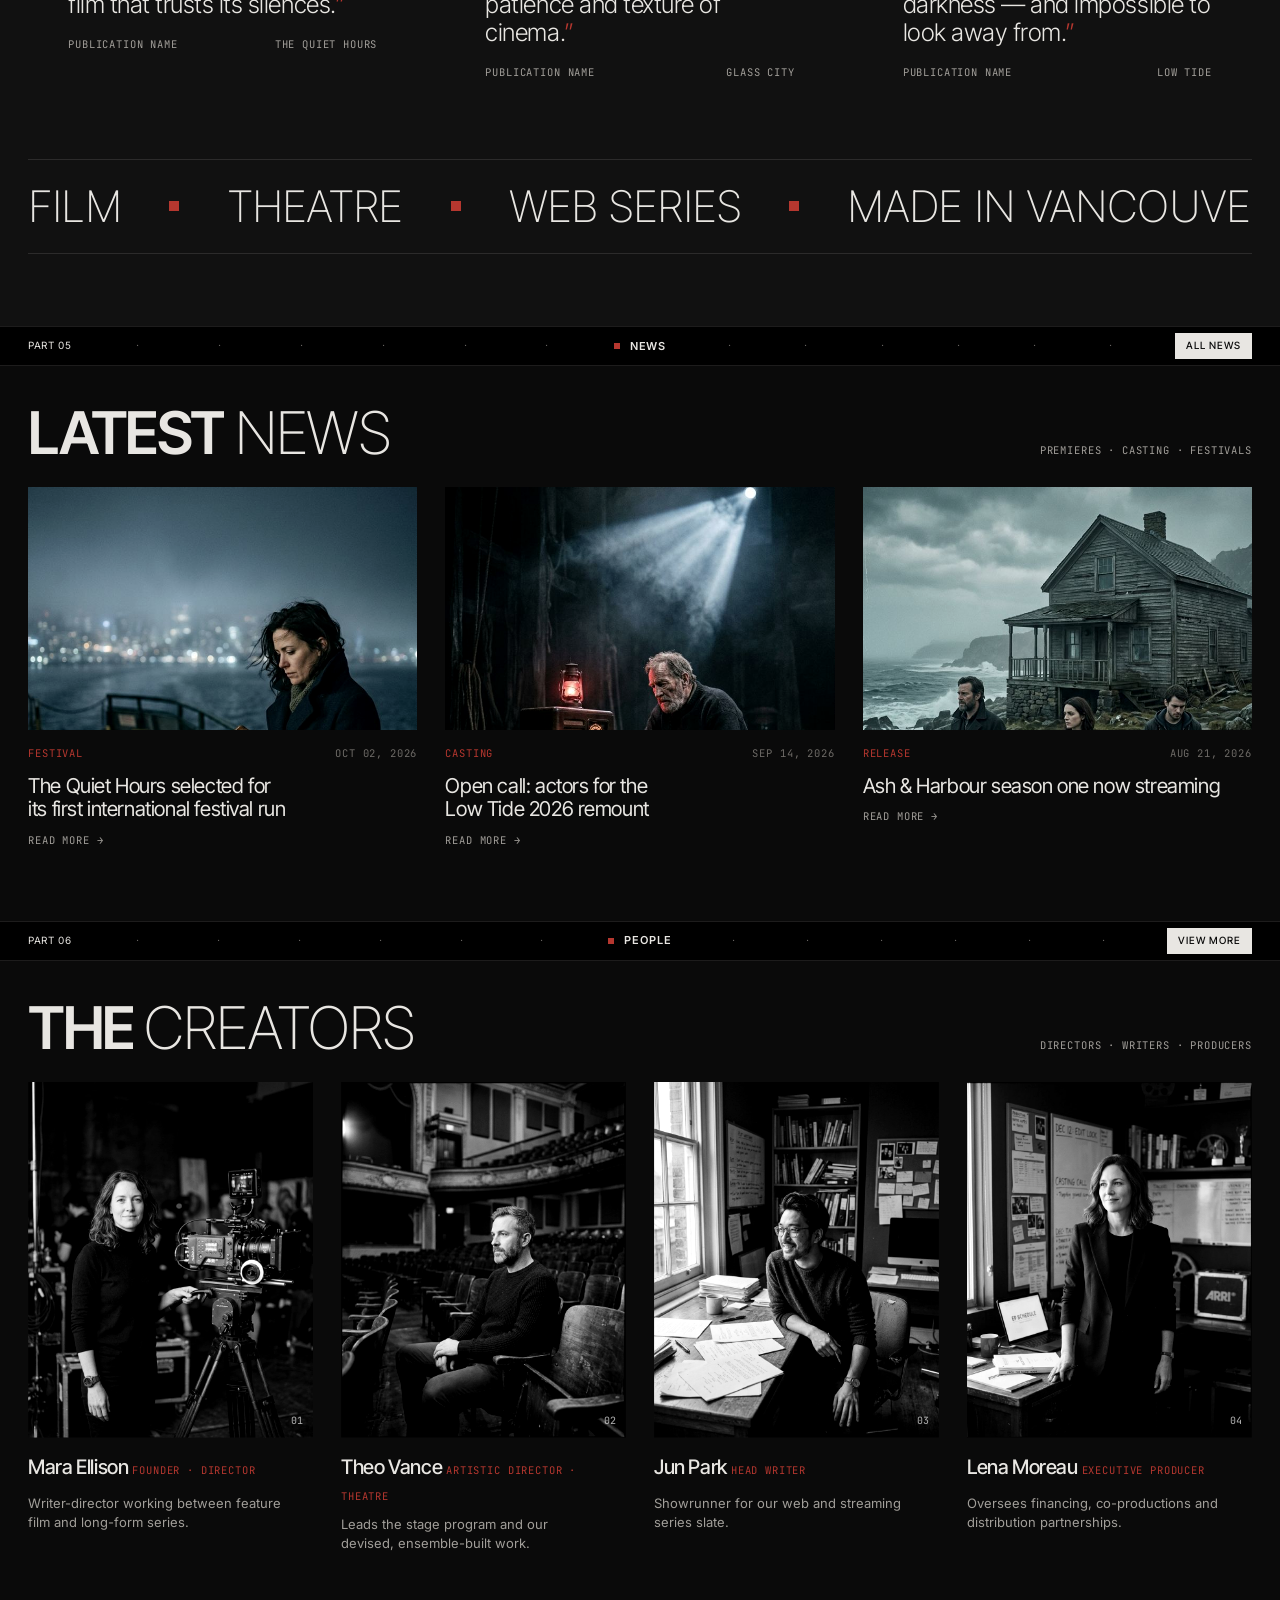
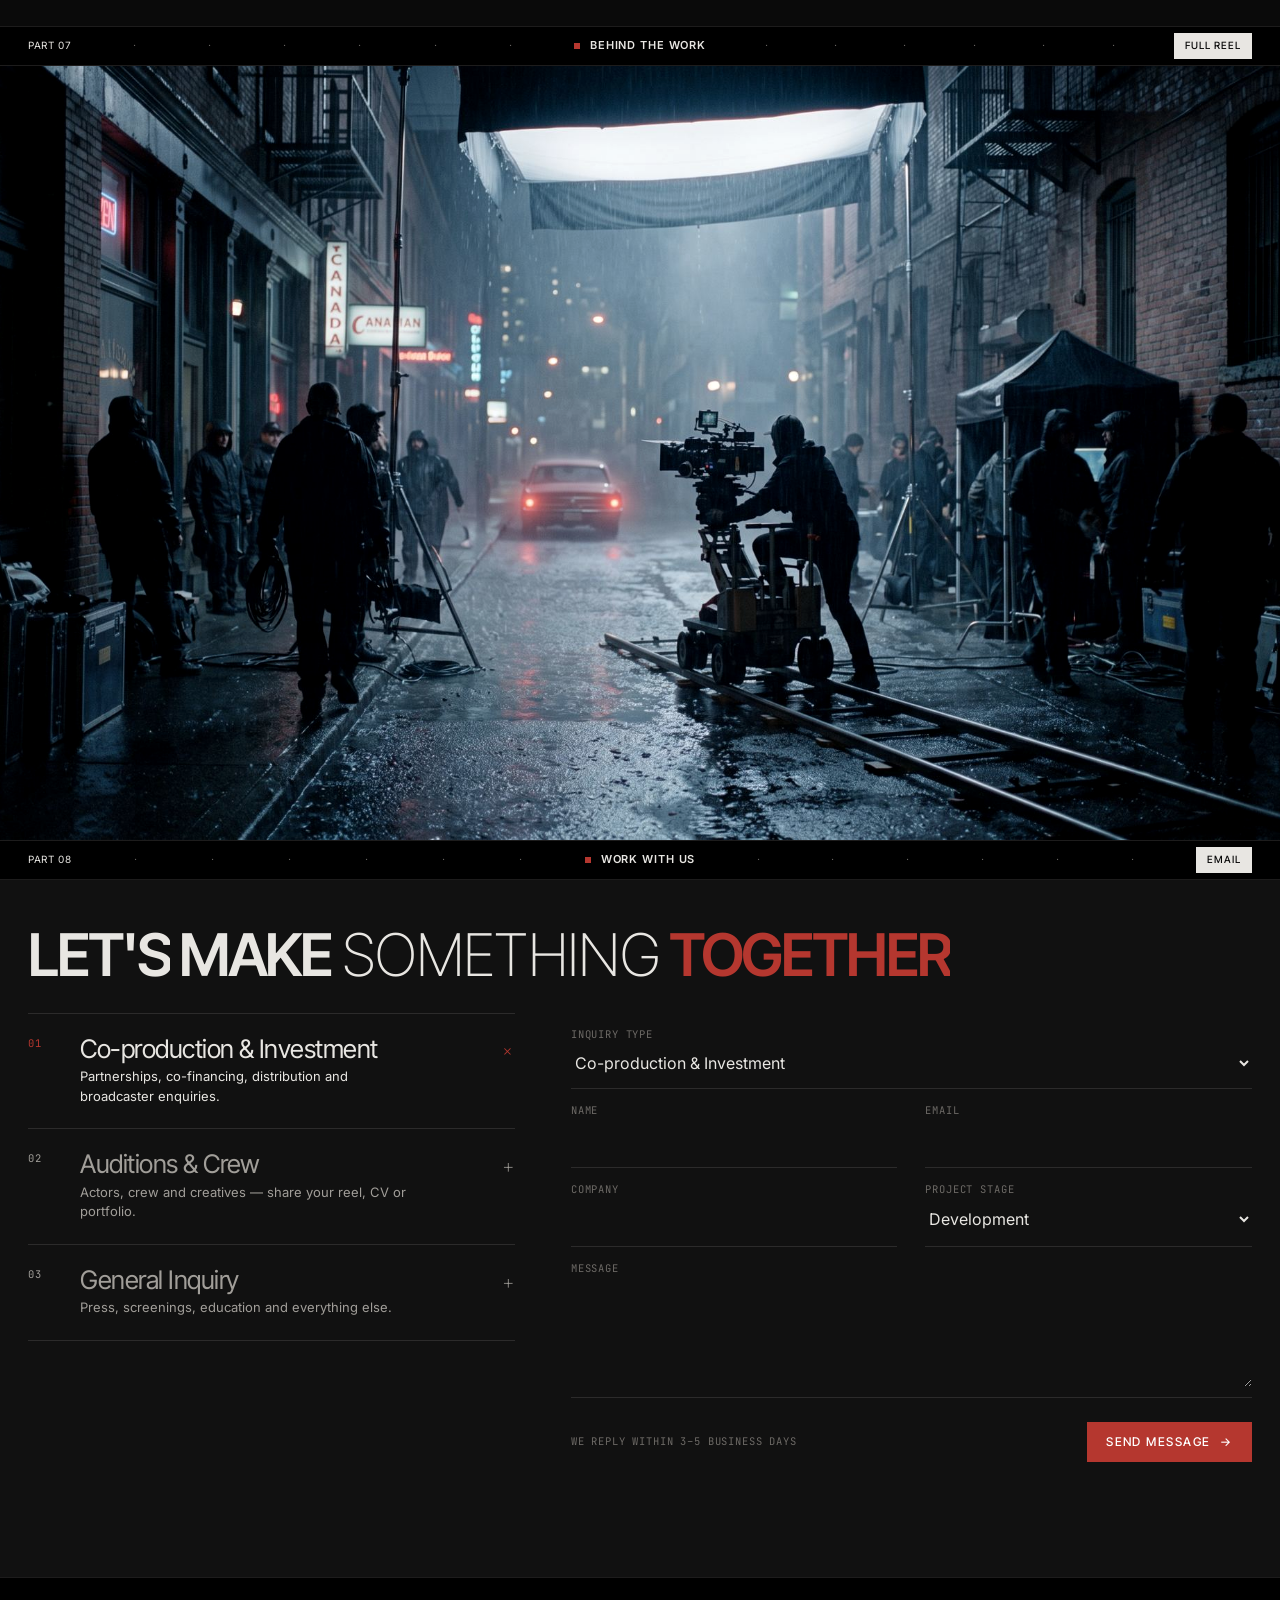
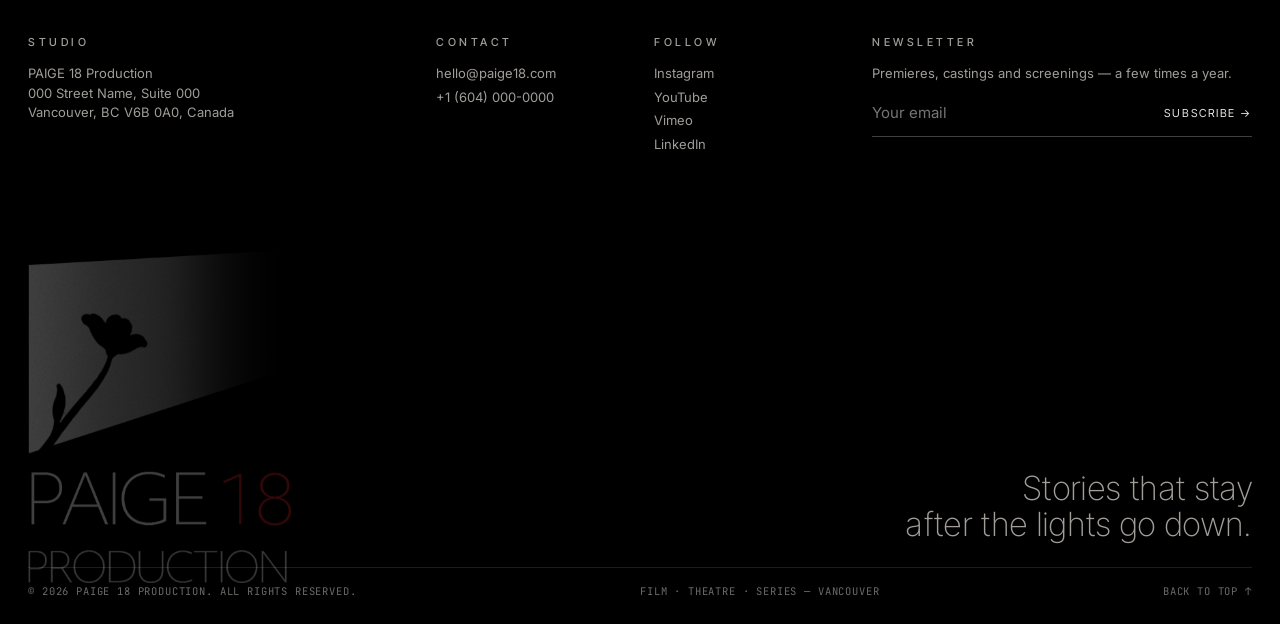
==== commit c833d3c7: "Use the PAIGE 18 logo in header, intro, footer and favicon Header shows the PAIGE 18 / PRODUCTION wo" ====
--- a/index.html
+++ b/index.html
@@ -5,6 +5,7 @@
   <meta name="viewport" content="width=device-width, initial-scale=1">
   <title>PAIGE 18 Production — Film · Theatre · Series · Vancouver</title>
   <meta name="description" content="PAIGE 18 Production is a Vancouver-based studio producing film, theatre and web series.">
+  <link rel="icon" type="image/png" href="assets/img/favicon.png">
   <link rel="preconnect" href="https://fonts.googleapis.com">
   <link rel="preconnect" href="https://fonts.gstatic.com" crossorigin>
   <link href="https://fonts.googleapis.com/css2?family=Inter+Tight:wght@100;200;300;400;500;600;700&family=Inter:wght@300;400;500;600&family=JetBrains+Mono:wght@400&display=swap" rel="stylesheet">
@@ -16,8 +17,7 @@
   <!-- ============ HEADER ============ -->
   <header class="header">
     <a href="index.html" class="logo" aria-label="PAIGE 18 Production home">
-      <b>PAIGE <span>18</span></b>
-      <small>PRODUCTION</small>
+      <img src="assets/img/logo-wordmark.png" alt="PAIGE 18 Production" width="95" height="40">
     </a>
     <nav class="nav" aria-label="Primary">
       <a href="about.html">About</a>
@@ -337,7 +337,10 @@
         <form class="newsletter" id="newsletter"><input type="email" placeholder="Your email" aria-label="Email" required><button type="submit">Subscribe →</button></form>
       </div>
     </div>
-    <div class="footer__word" aria-hidden="true">Paige<span>18</span></div>
+    <div class="footer__brand">
+      <img src="assets/img/logo.png" alt="PAIGE 18 Production" width="393" height="488" loading="lazy">
+      <p class="footer__tag">Stories that stay<br>after the lights go down.</p>
+    </div>
     <div class="footer__bottom mono"><span>© <span id="year"></span> PAIGE 18 Production. All rights reserved.</span><span>Film · Theatre · Series — Vancouver</span><a href="#top">Back to top ↑</a></div>
   </footer>
 
--- a/assets/css/style.css
+++ b/assets/css/style.css
@@ -260,6 +260,7 @@
   position: absolute; inset: 0; z-index: -1;
   background:
     linear-gradient(180deg, rgba(10, 10, 10, 0.55) 0%, transparent 28%, transparent 60%, rgba(10, 10, 10, 0.9) 100%),
+    linear-gradient(90deg, rgba(10, 10, 10, 0.78) 0%, rgba(10, 10, 10, 0.35) 45%, transparent 70%),
     radial-gradient(120% 90% at 50% 50%, transparent 50%, rgba(0, 0, 0, 0.6) 100%);
 }
 .hero__grid {
@@ -1061,3 +1062,32 @@
   .feat__bg .ph { filter: blur(0) brightness(0.5) saturate(0.85); inset: 0; }
   .news__grid { grid-template-columns: 1fr; }
 }
+
+/* =========================================================
+   LOGO
+   ========================================================= */
+.logo { display: inline-block; line-height: 0; }
+.logo img { height: 40px; width: auto; transition: opacity 0.3s; }
+.logo:hover img { opacity: 0.8; }
+.header.is-scrolled .logo img { height: 34px; }
+
+/* intro: spotlight logo reveal */
+.intro__logo {
+  position: relative;
+  height: min(44vh, 340px); width: auto;
+  clip-path: inset(0 100% 0 0);
+  filter: brightness(1.4) blur(6px);
+  opacity: 0;
+  transition: clip-path 1.5s cubic-bezier(0.77, 0, 0.18, 1), filter 1.6s var(--ease), opacity 0.6s;
+}
+.intro.is-on .intro__logo { clip-path: inset(0 0 0 0); filter: none; opacity: 1; }
+.intro__word .intro__num { position: static; font-family: var(--font-mono); font-size: 10.5px; font-weight: 400; letter-spacing: 0.08em; color: var(--red); }
+
+/* footer brand */
+.footer__brand { margin-top: 56px; display: flex; justify-content: space-between; align-items: flex-end; gap: 24px; }
+.footer__brand img { height: clamp(180px, 26vw, 360px); width: auto; will-change: transform; }
+.footer .footer__tag { font-family: var(--font-display); font-weight: 200; font-size: clamp(22px, 2.6vw, 40px); line-height: 1.1; letter-spacing: -0.02em; text-align: right; color: var(--fg-dim); margin: 0; }
+@media (max-width: 560px) {
+  .footer__brand { flex-direction: column; align-items: flex-start; }
+  .footer__tag { text-align: left; }
+}
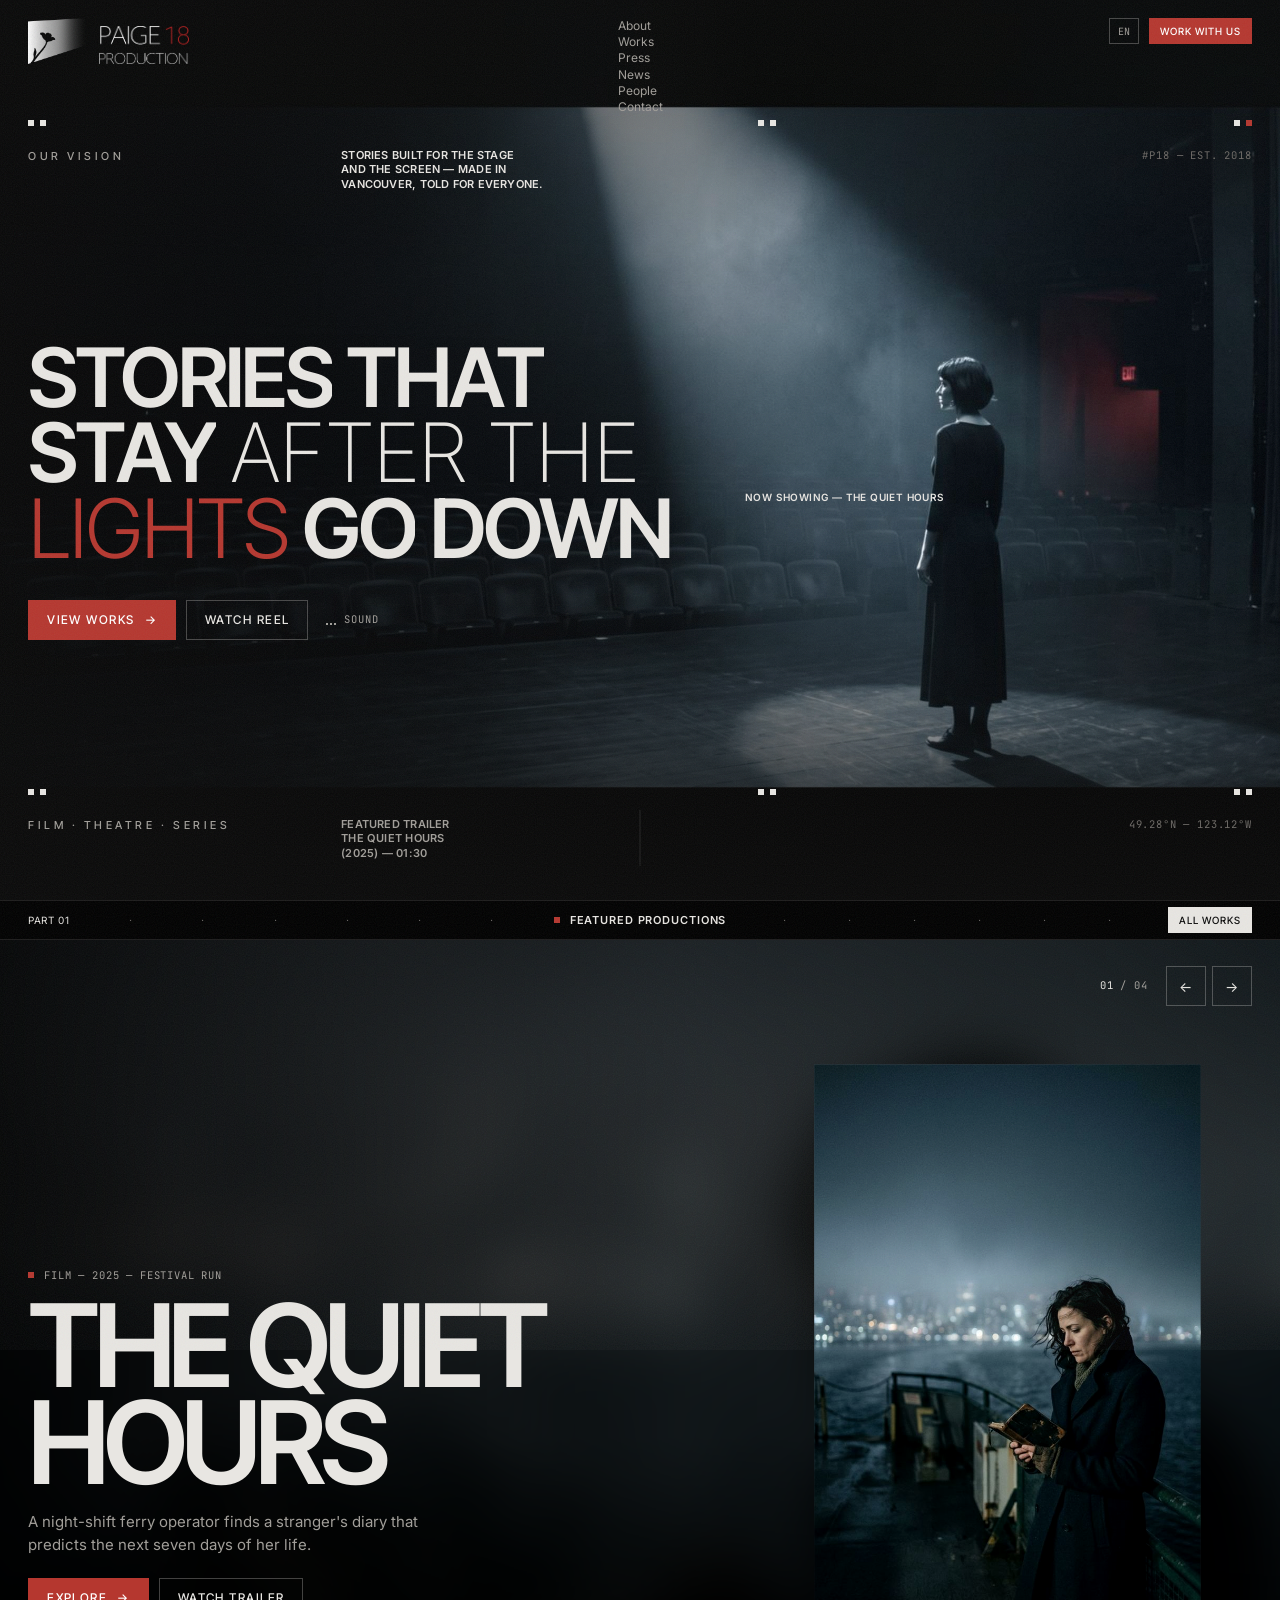
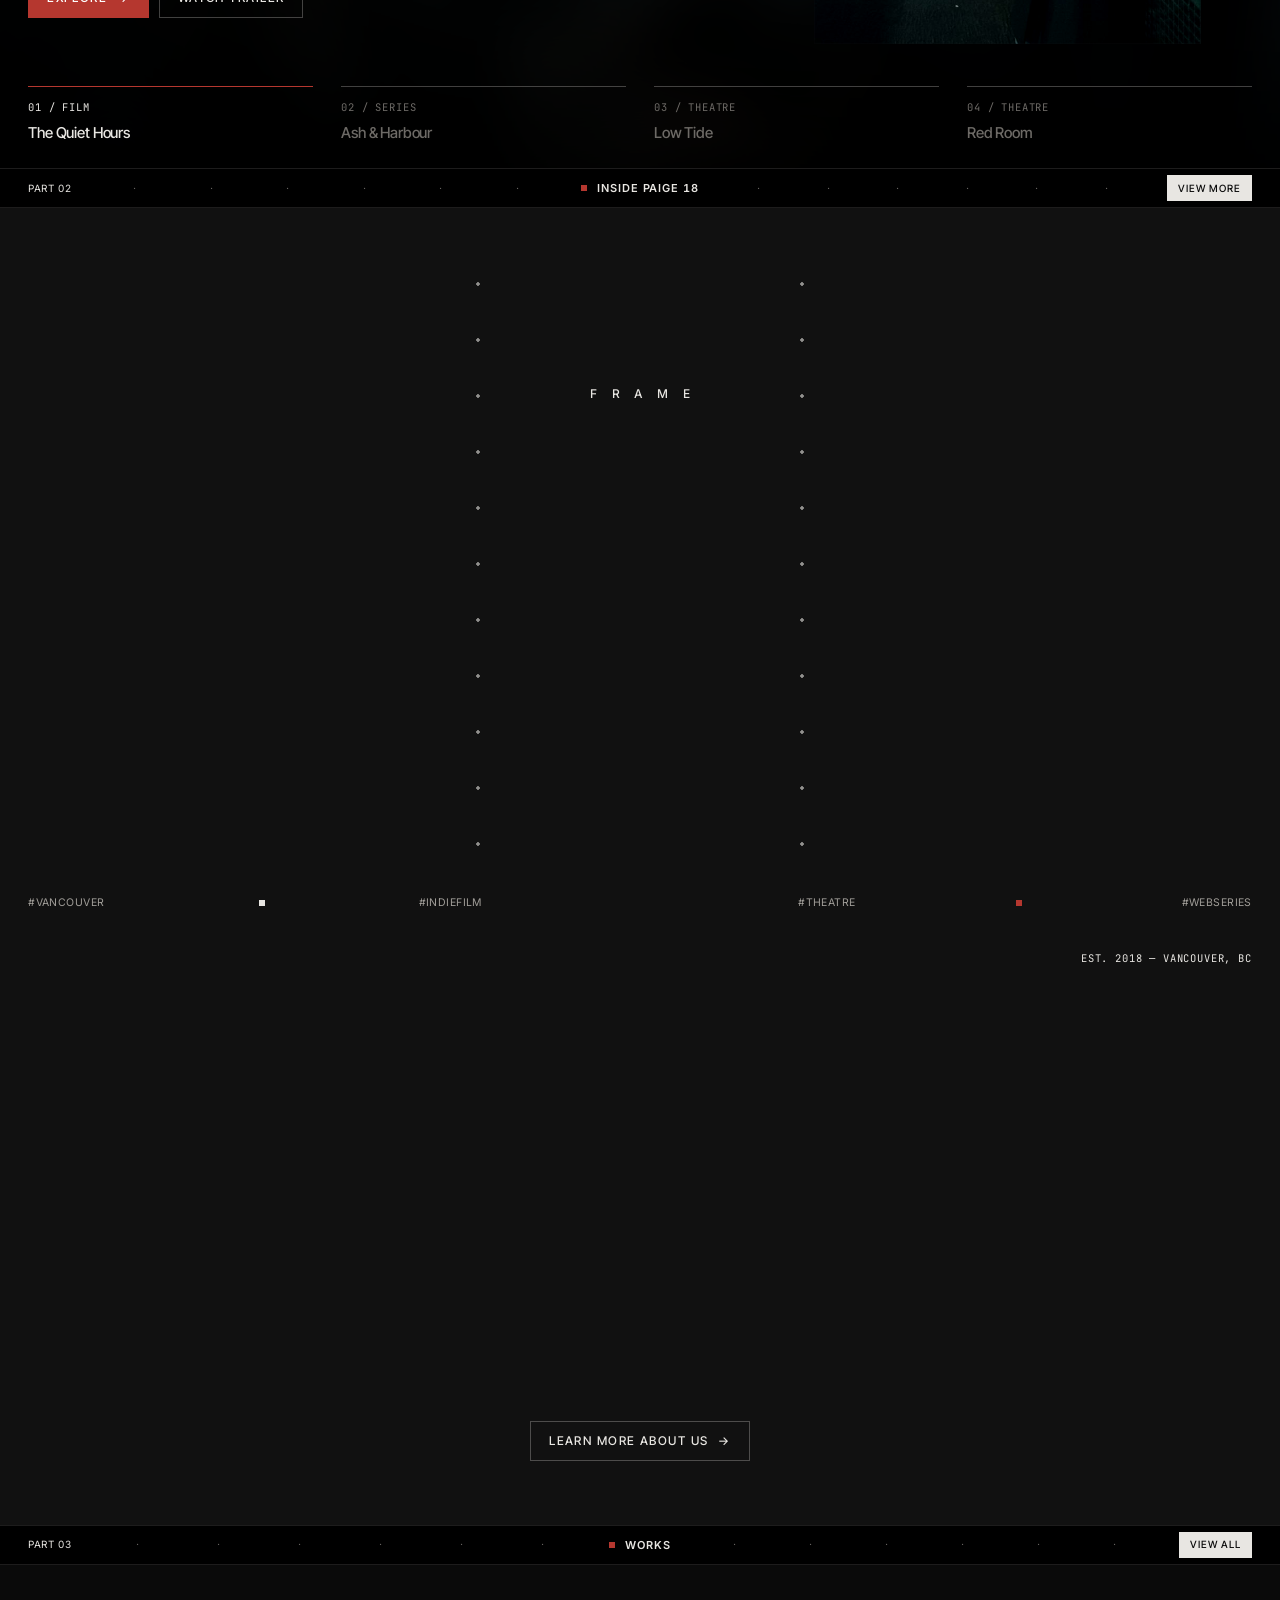
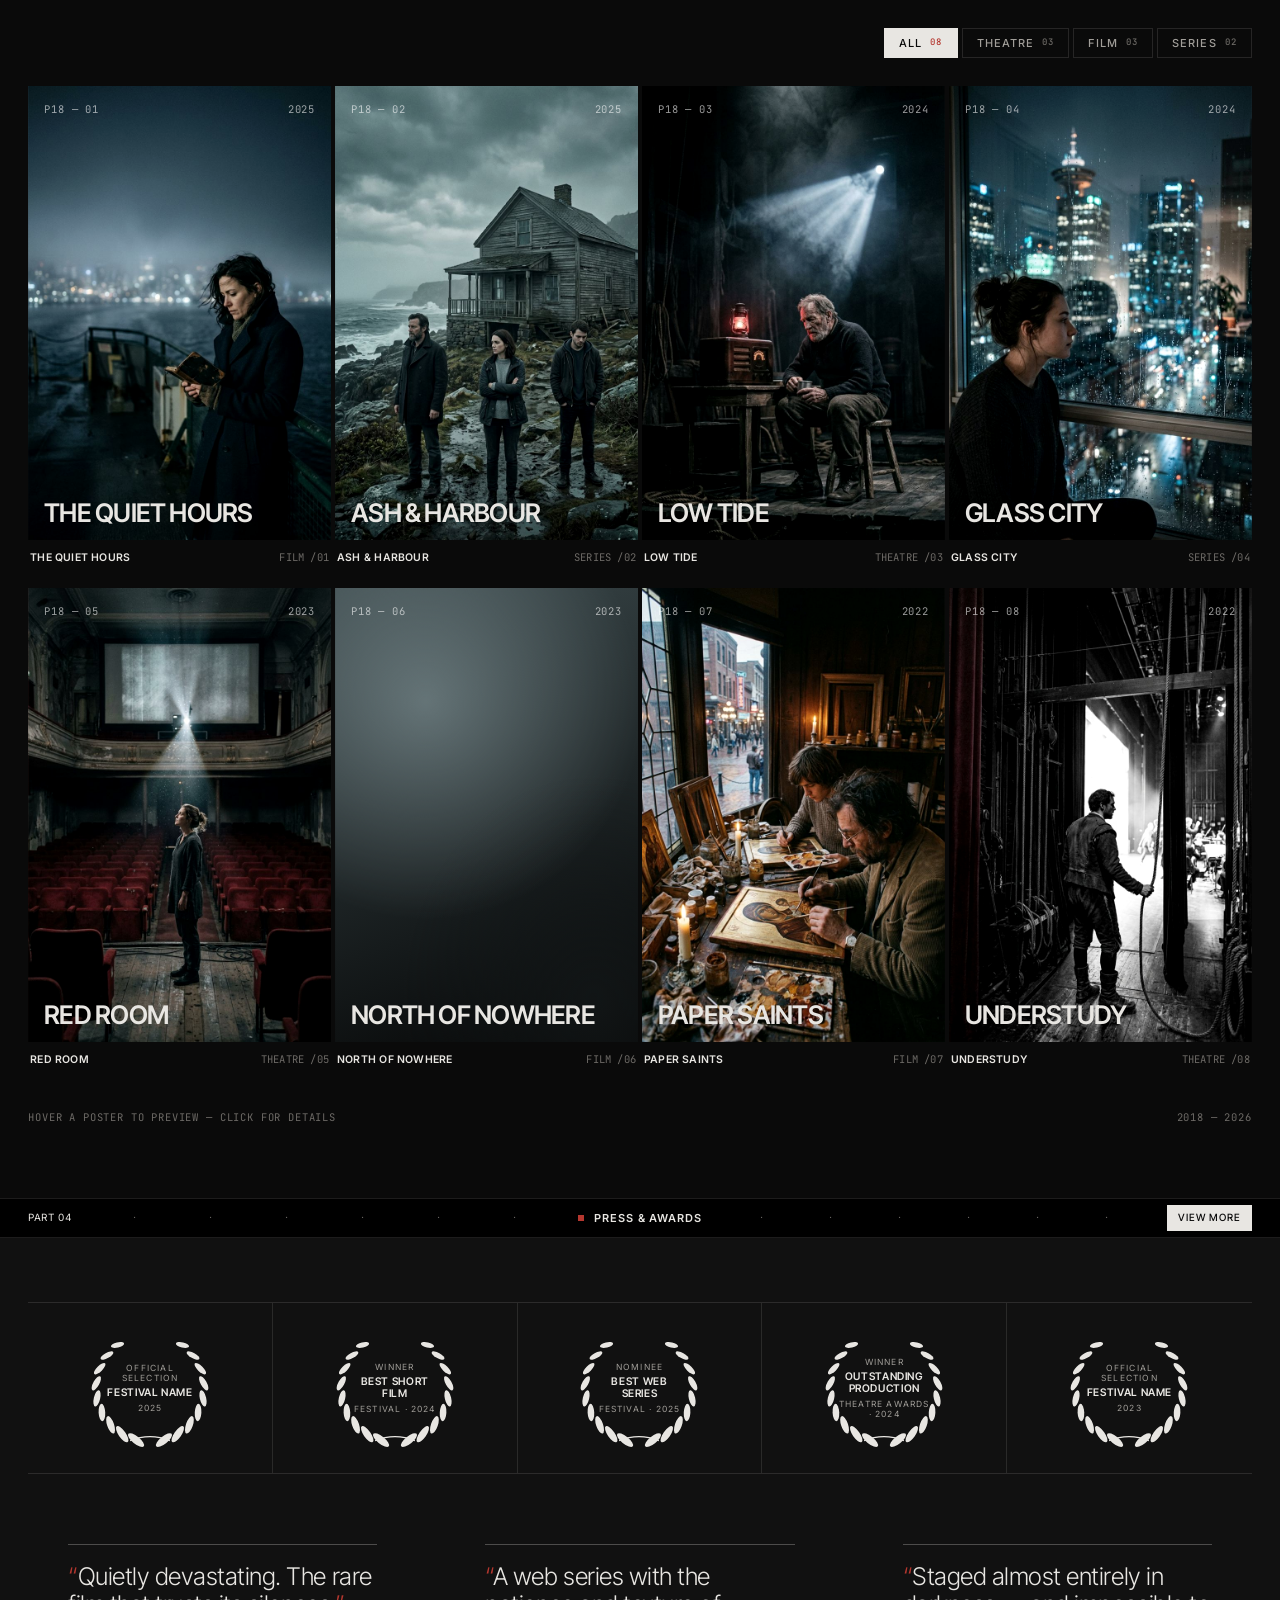
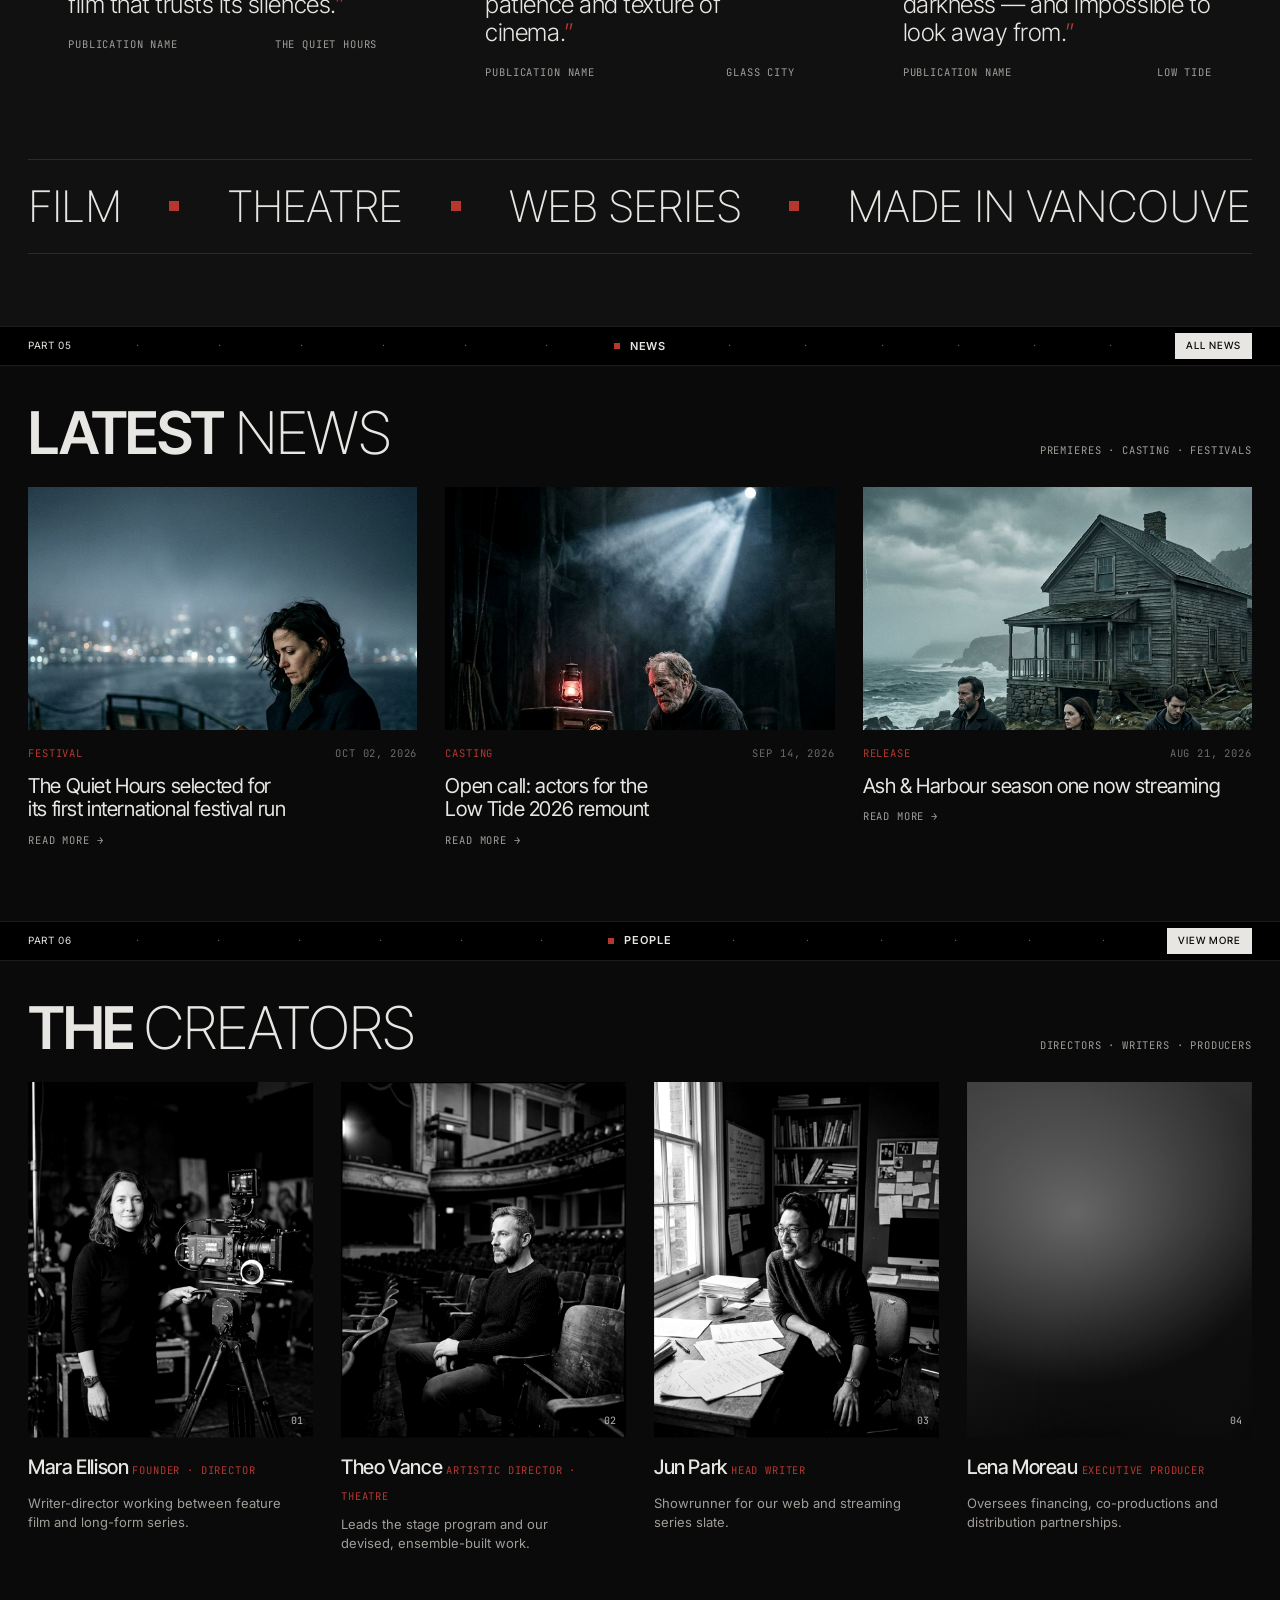
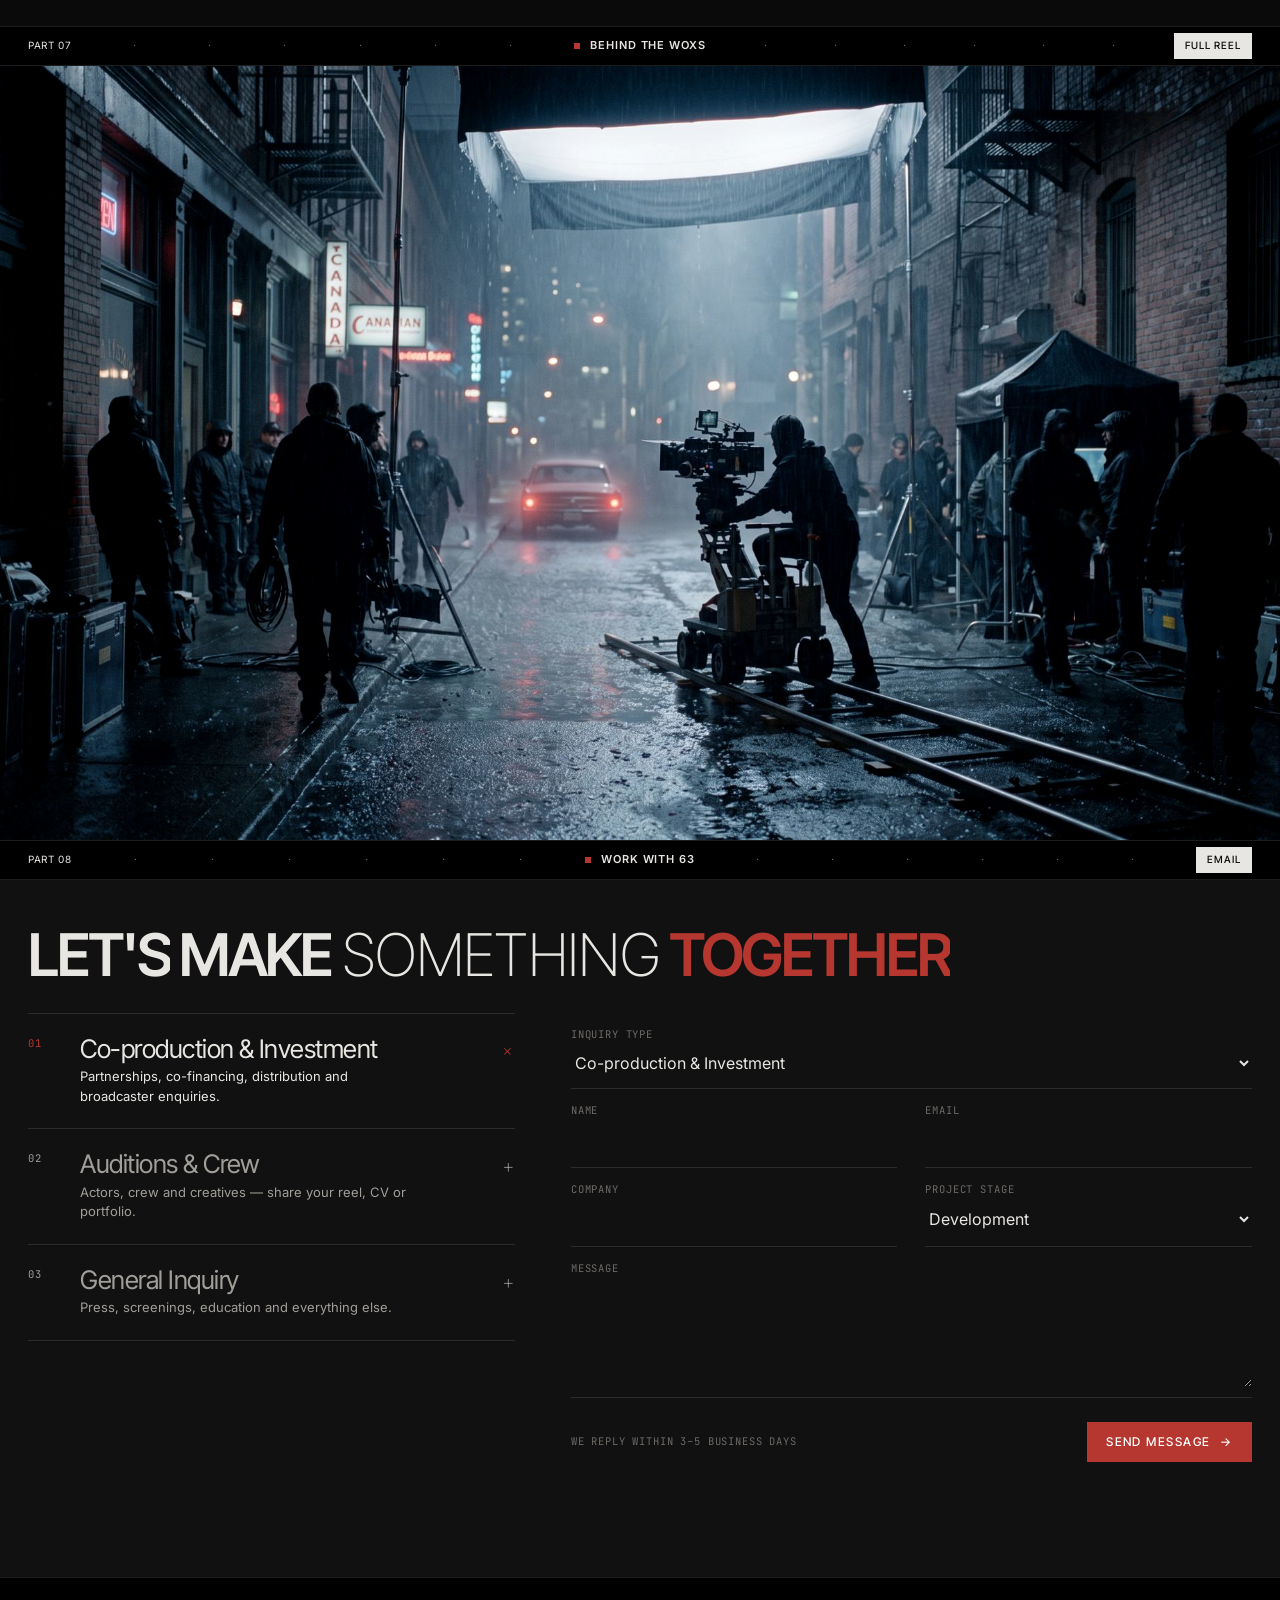
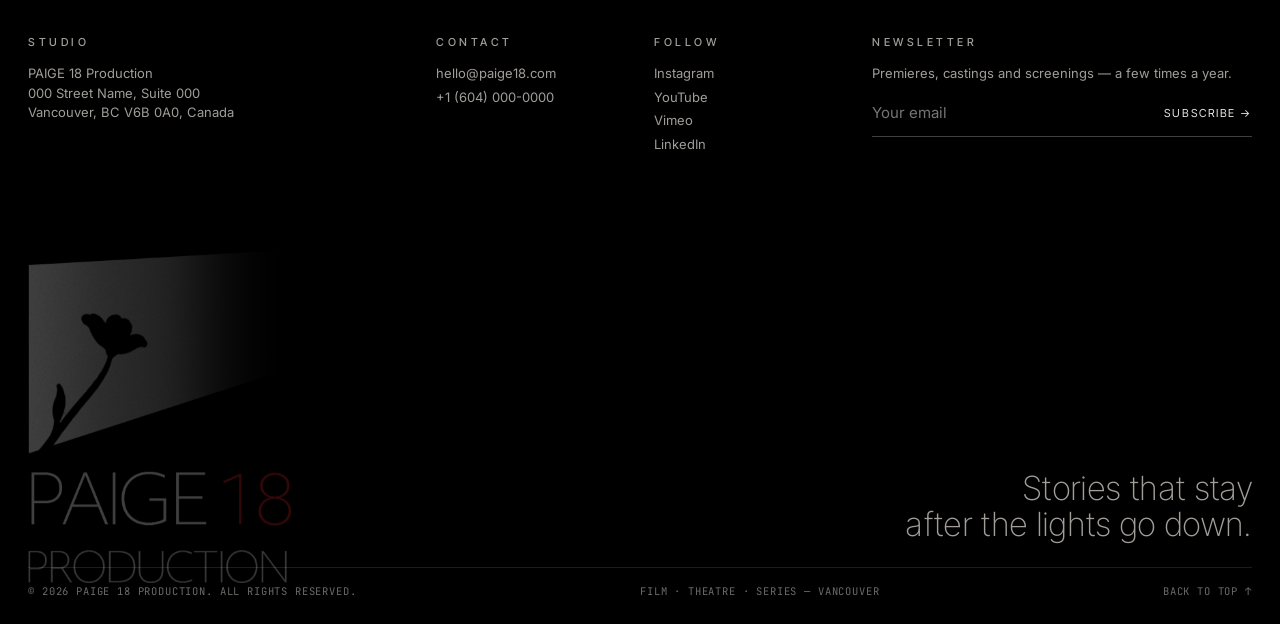
==== commit f6566925: "Show full logo lockup in header, flower mark only on mobile The old stacked .logo rule (column flex)" ====
--- a/index.html
+++ b/index.html
@@ -17,7 +17,8 @@
   <!-- ============ HEADER ============ -->
   <header class="header">
     <a href="index.html" class="logo" aria-label="PAIGE 18 Production home">
-      <img src="assets/img/logo-wordmark.png" alt="PAIGE 18 Production" width="95" height="40">
+      <img class="logo__mark" src="assets/img/logo-mark.png" alt="" width="392" height="298">
+      <img class="logo__word" src="assets/img/logo-wordmark.png" alt="PAIGE 18 Production" width="386" height="163">
     </a>
     <nav class="nav" aria-label="Primary">
       <a href="about.html">About</a>
--- a/assets/css/style.css
+++ b/assets/css/style.css
@@ -1091,3 +1091,16 @@
   .footer__brand { flex-direction: column; align-items: flex-start; }
   .footer__tag { text-align: left; }
 }
+
+/* header lockup: spotlight mark + wordmark (mark only on phones) */
+.header .logo { display: inline-flex; flex-direction: row; align-items: flex-end; gap: 10px; line-height: 0; justify-self: start; }
+.header .logo img { width: auto; transition: height 0.4s var(--ease), opacity 0.3s; }
+.header .logo .logo__mark { height: 46px; }
+.header .logo .logo__word { height: 38px; }
+.header.is-scrolled .logo .logo__mark { height: 38px; }
+.header.is-scrolled .logo .logo__word { height: 32px; }
+@media (max-width: 860px) {
+  .header .logo .logo__word { display: none; }
+  .header .logo .logo__mark { height: 44px; }
+  .header.is-scrolled .logo .logo__mark { height: 34px; }
+}
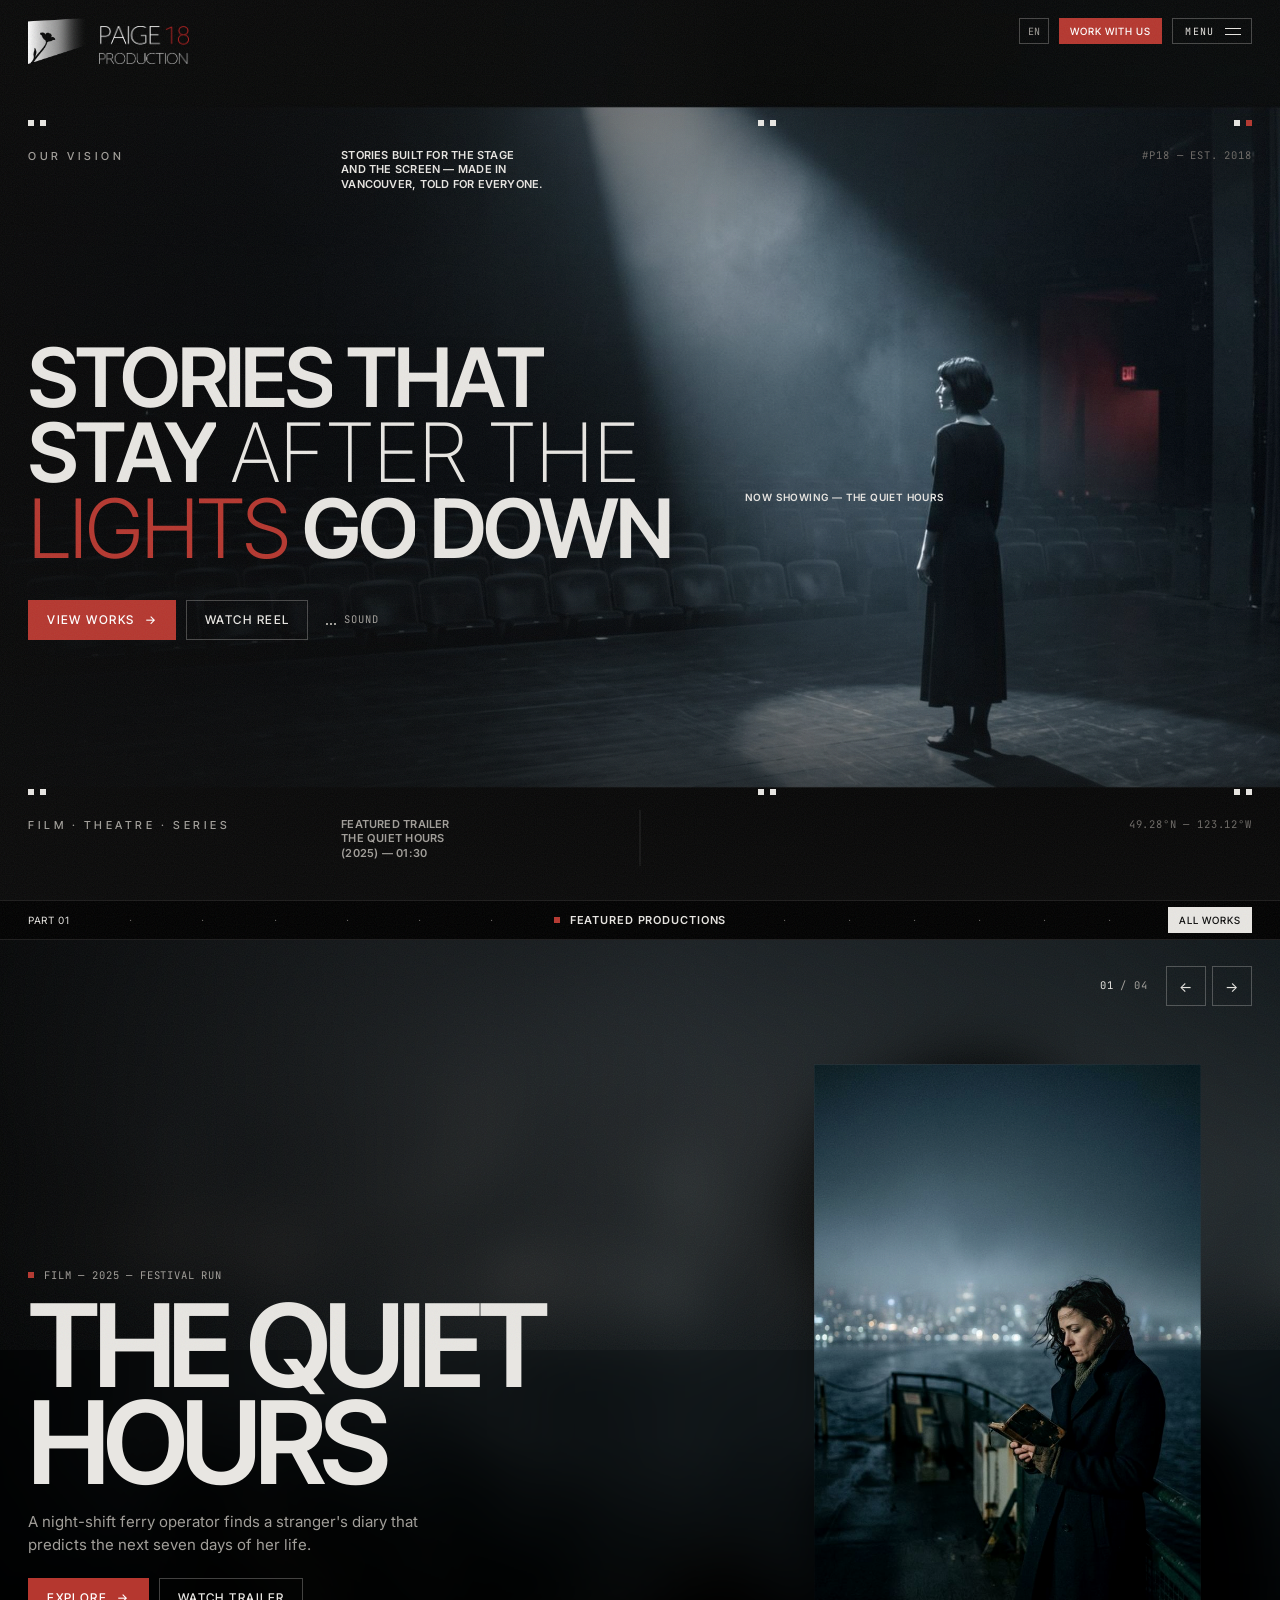
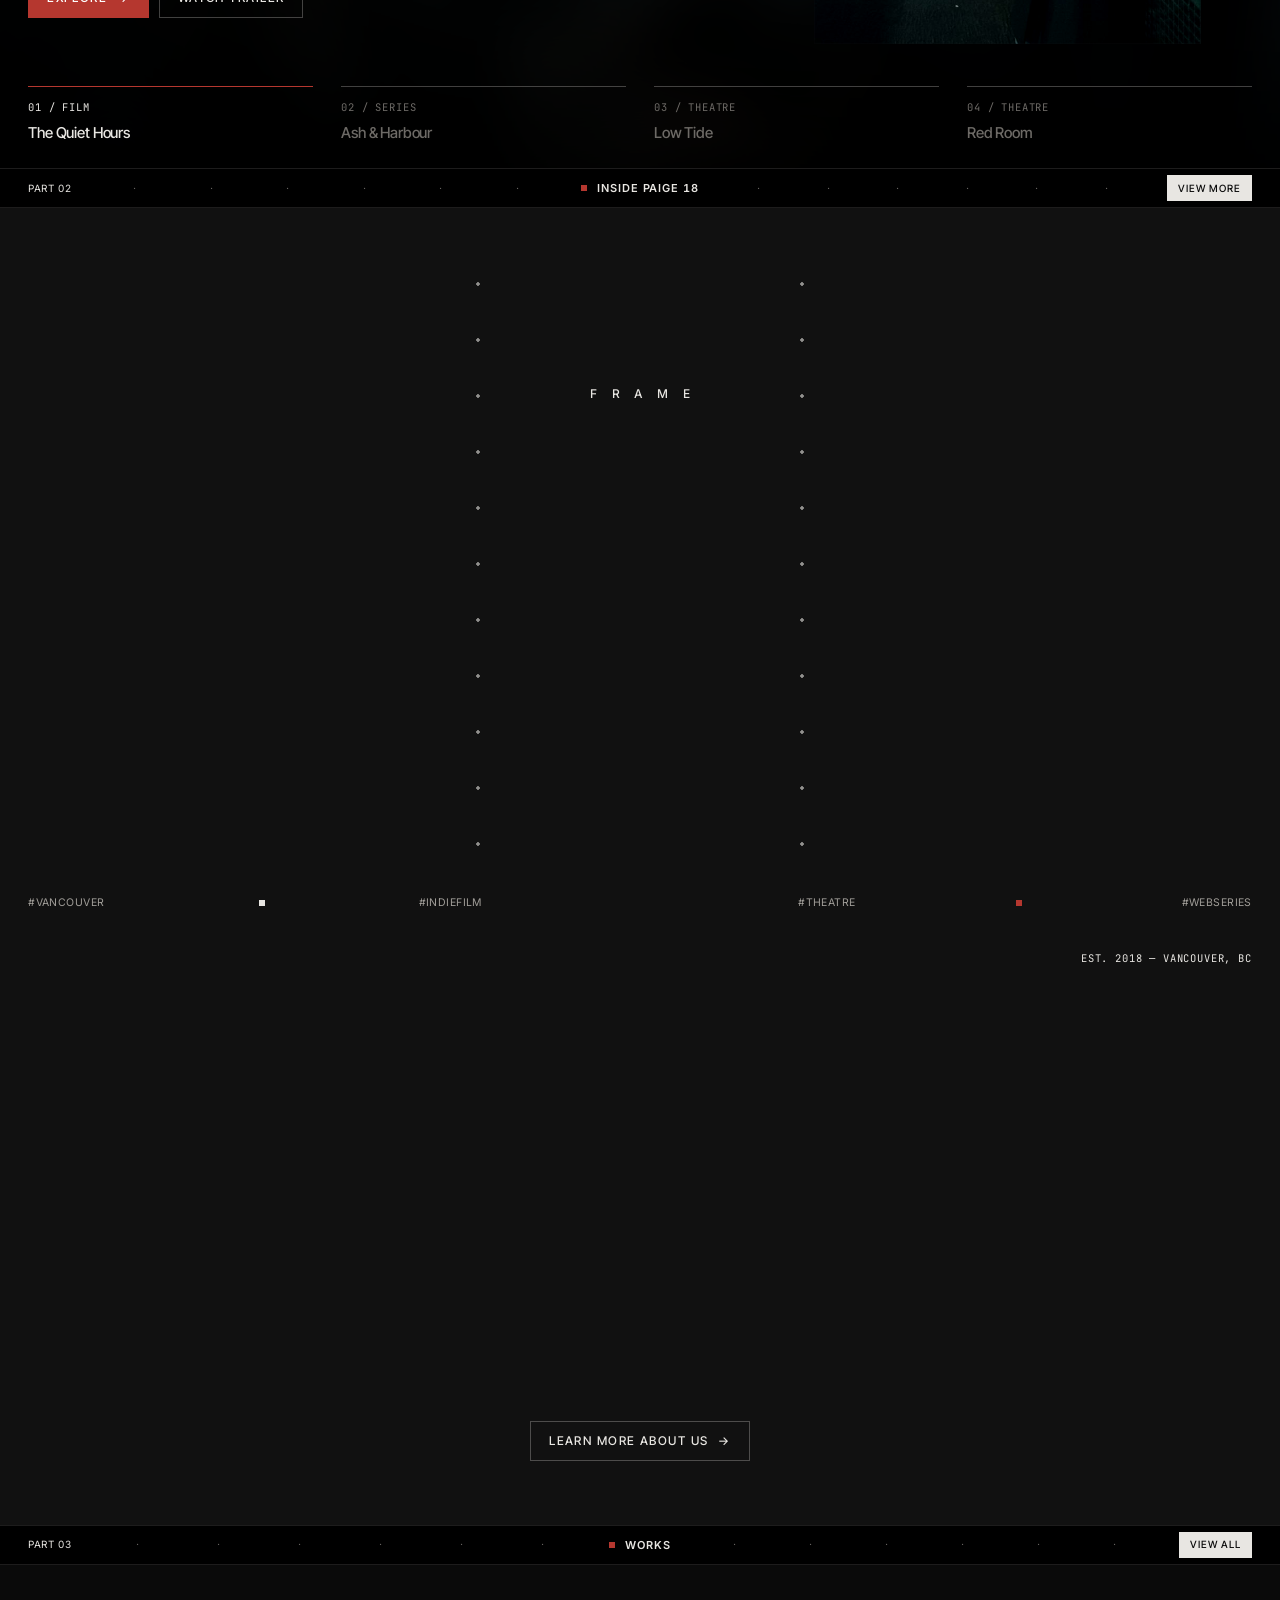
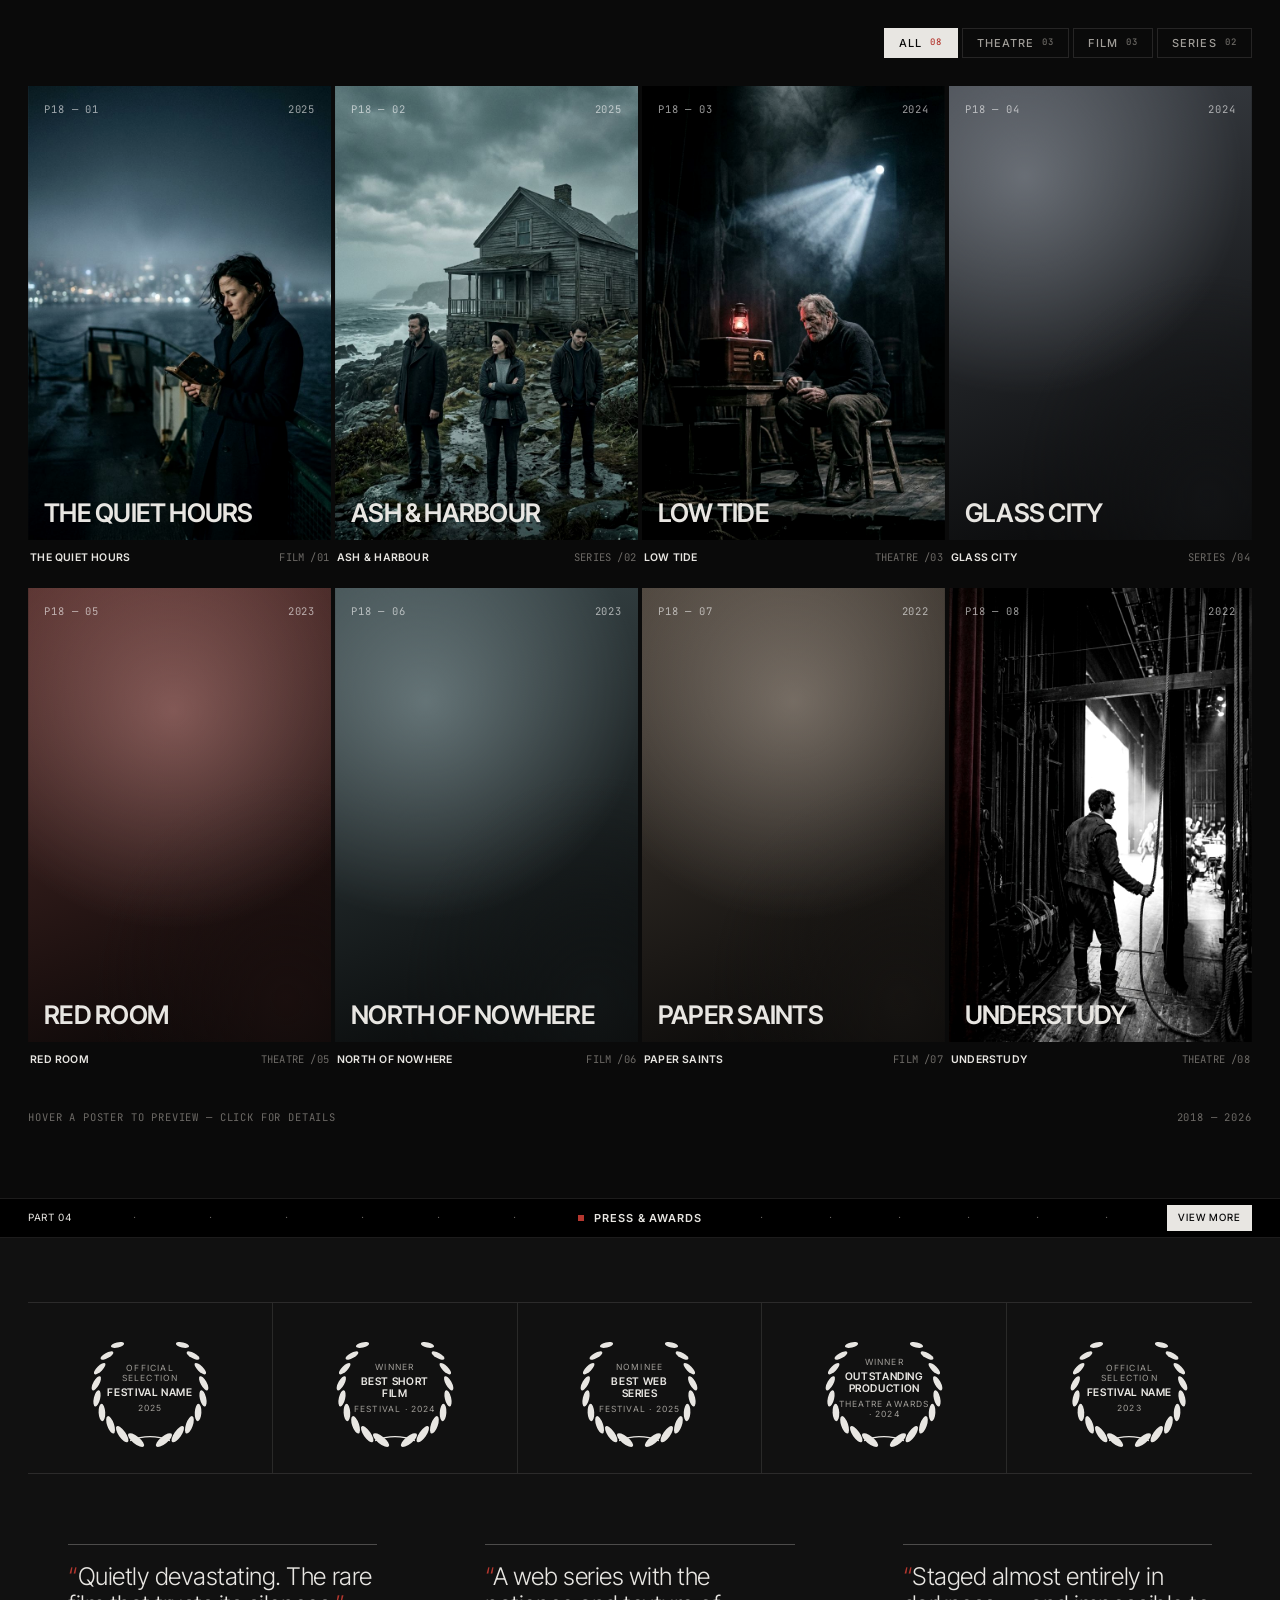
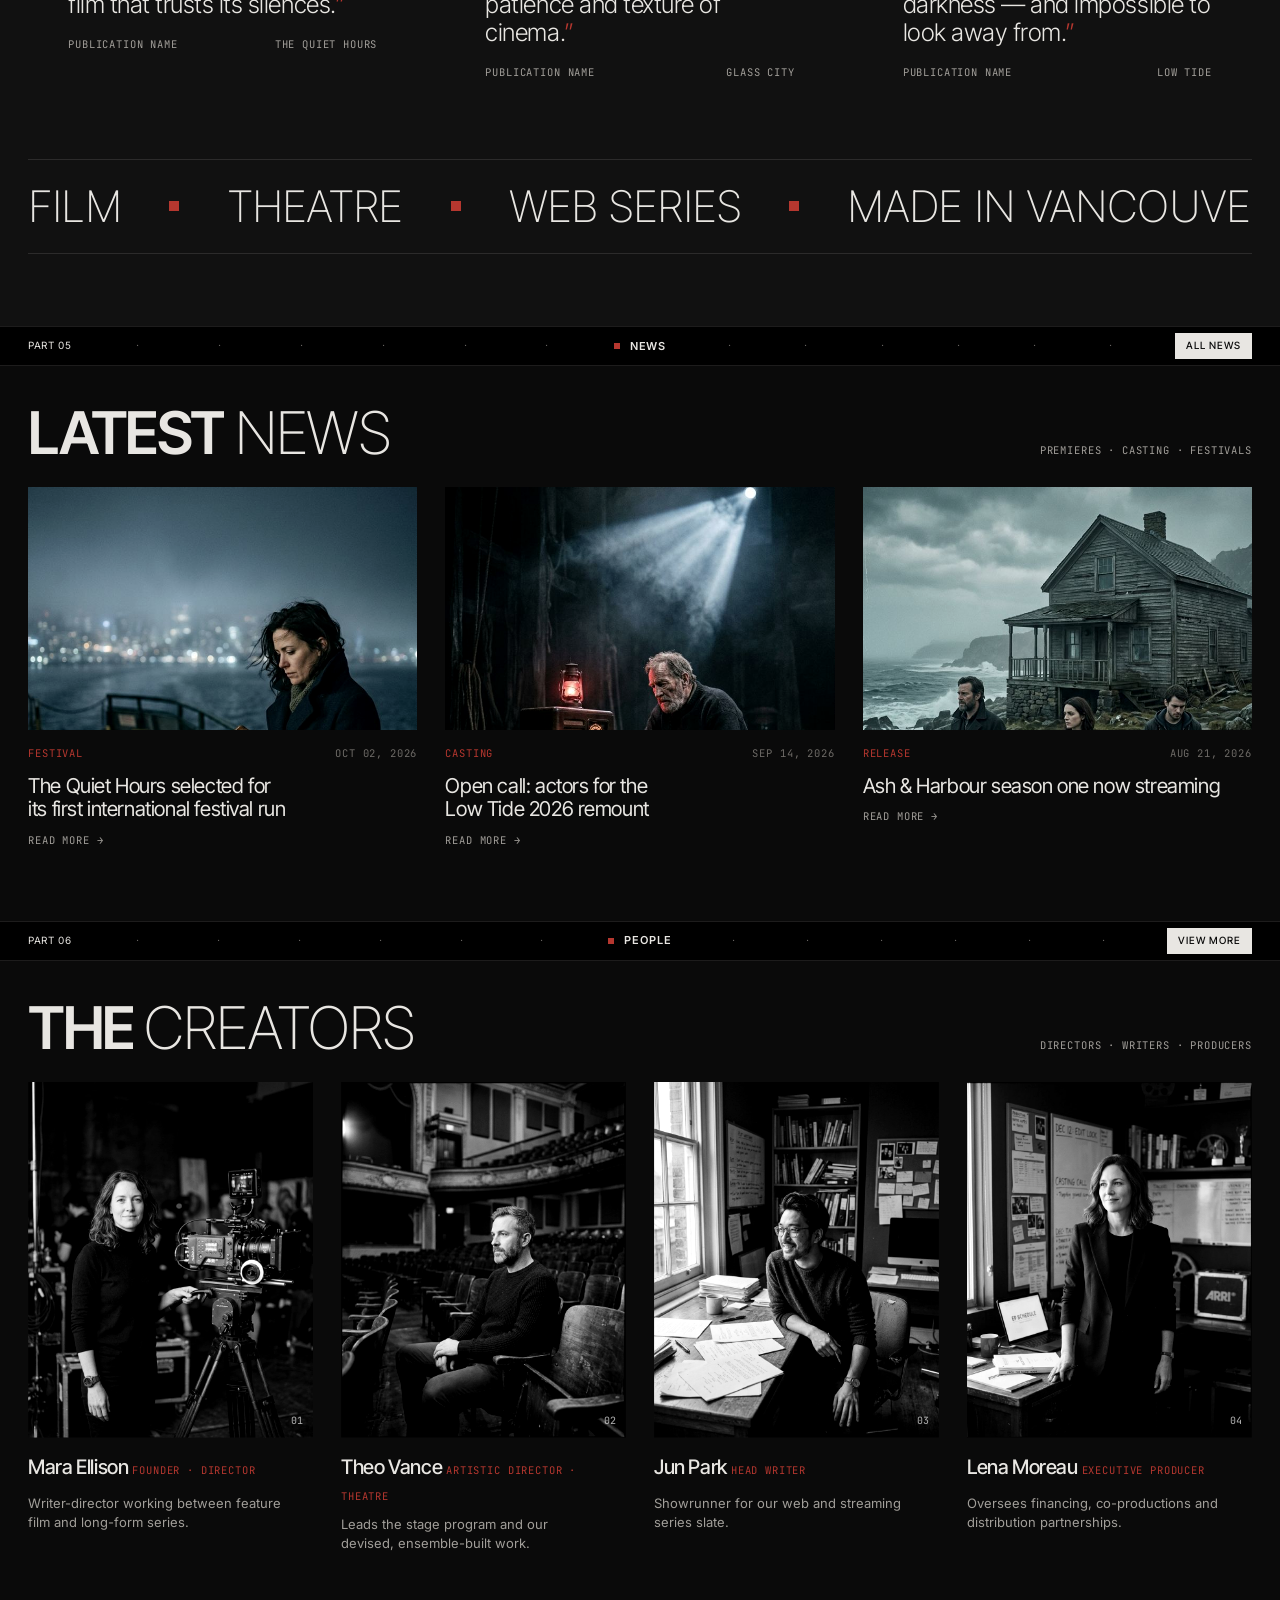
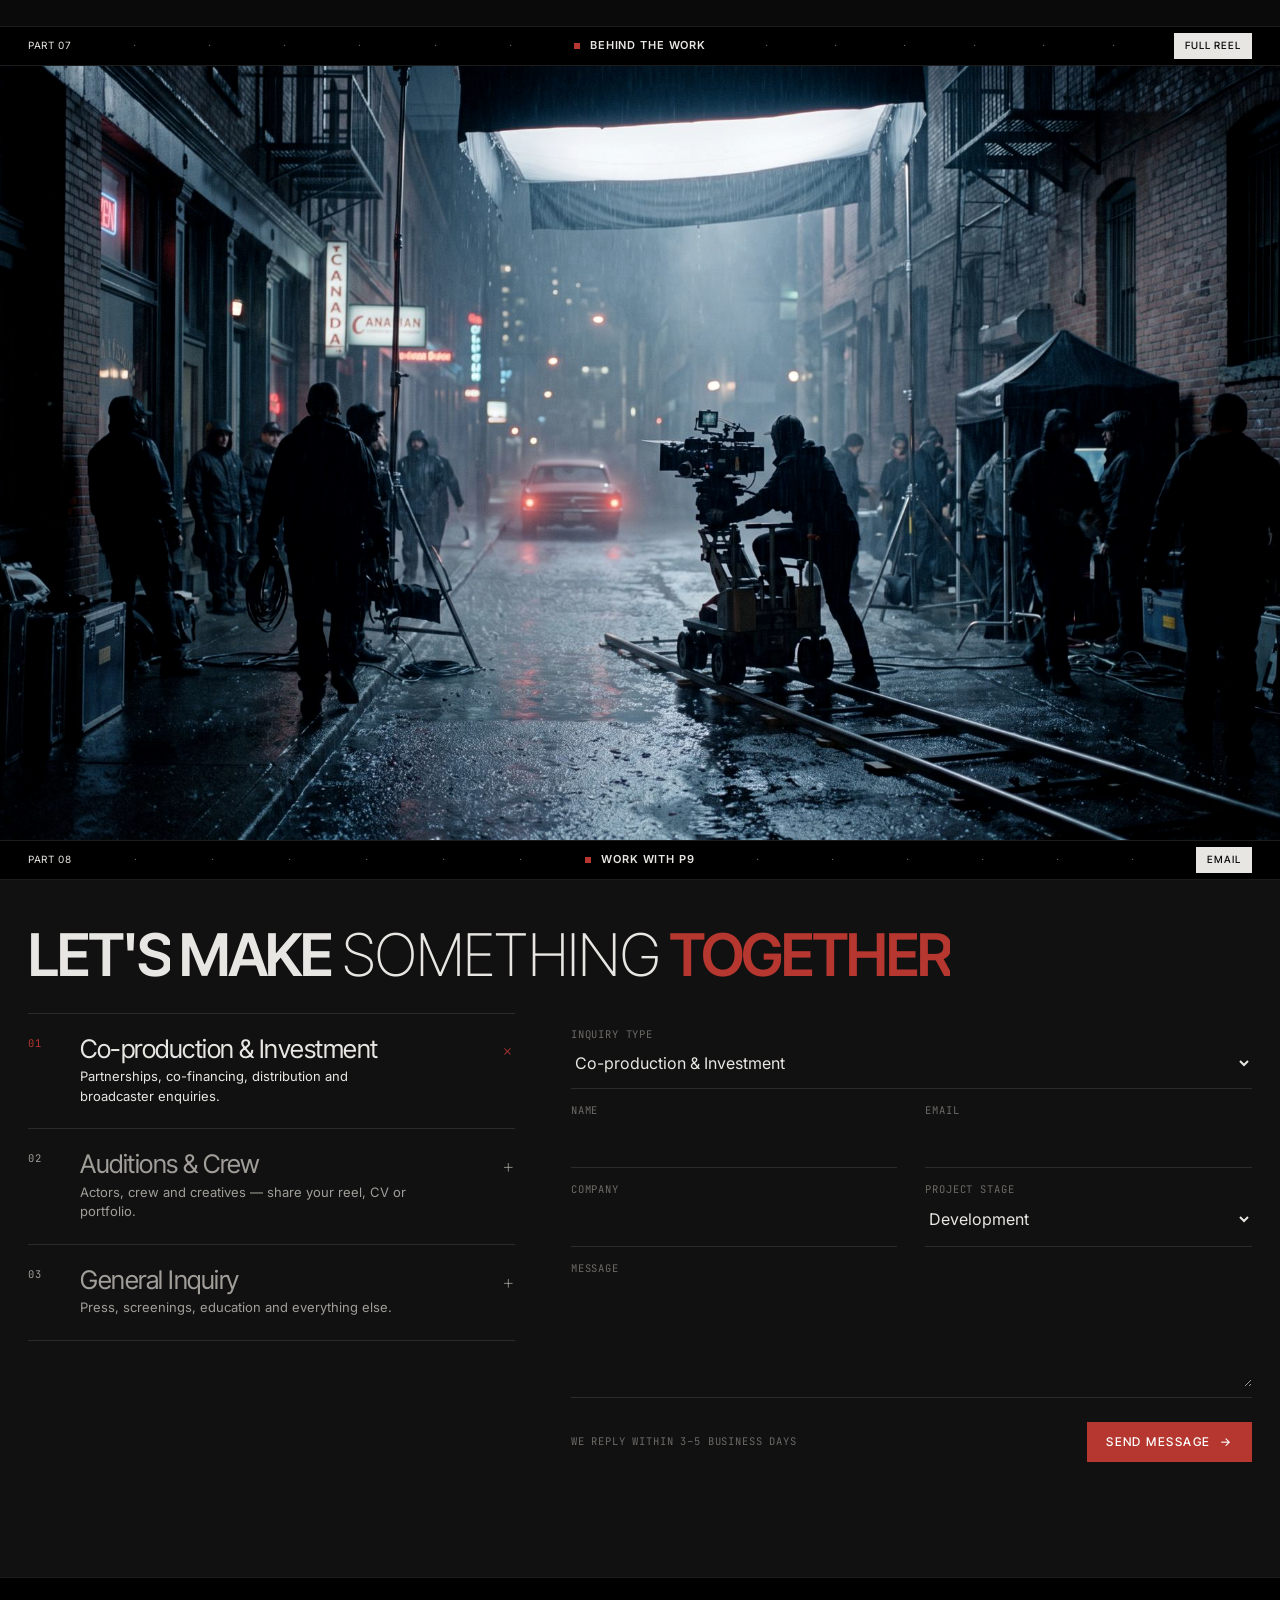
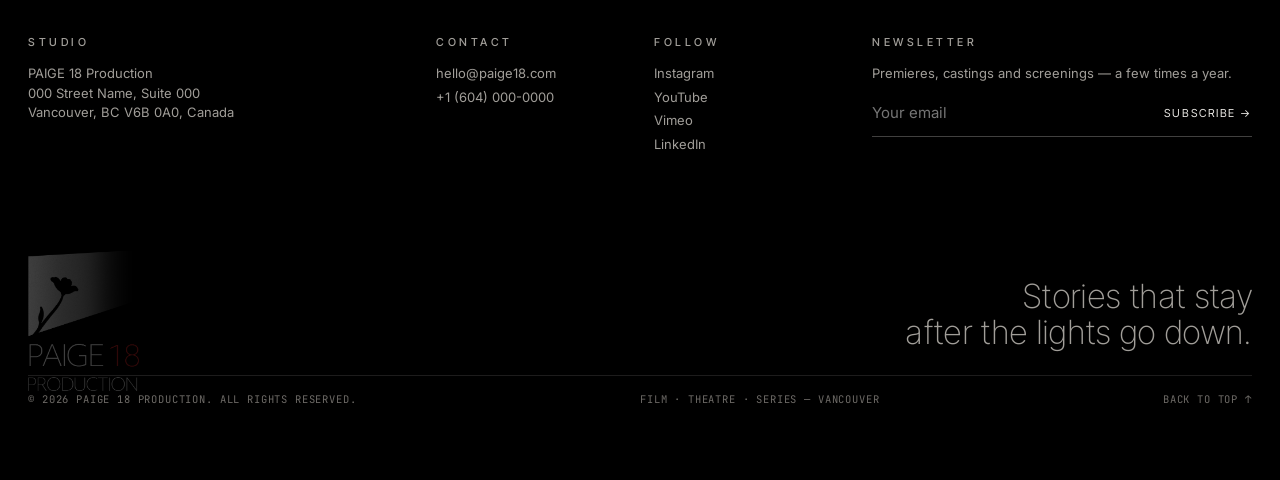
==== commit a5a68a90: "Menu overlay on all widths, cleaner FRAME outline, smaller footer logo - Replace the always-visible " ====
--- a/index.html
+++ b/index.html
@@ -20,18 +20,22 @@
       <img class="logo__mark" src="assets/img/logo-mark.png" alt="" width="392" height="298">
       <img class="logo__word" src="assets/img/logo-wordmark.png" alt="PAIGE 18 Production" width="386" height="163">
     </a>
-    <nav class="nav" aria-label="Primary">
-      <a href="about.html">About</a>
-      <a href="#works">Works</a>
-      <a href="#press">Press</a>
-      <a href="#news">News</a>
-      <a href="#people">People</a>
-      <a href="#contact">Contact</a>
+    <nav class="nav" id="site-menu" aria-label="Primary">
+      <div class="nav__logo"><img src="assets/img/logo.png" alt="PAIGE 18 Production" width="393" height="488"></div>
+      <div class="nav__links">
+        <a href="about.html">About</a>
+        <a href="#works">Works</a>
+        <a href="#press">Press</a>
+        <a href="#news">News</a>
+        <a href="#people">People</a>
+        <a href="#contact">Contact</a>
+      </div>
+      <div class="nav__meta mono"><span>Vancouver, BC — Film · Theatre · Series</span><span>hello@paige18.com</span><span><a href="#">Instagram</a> · <a href="#">YouTube</a> · <a href="#">Vimeo</a></span></div>
     </nav>
     <div class="header__right">
       <span class="lang">EN</span>
       <a href="#contact" class="btn btn--sm btn--red">Work with us</a>
-      <button class="burger" aria-label="Menu"><span></span></button>
+      <button class="burger" aria-label="Open menu" aria-expanded="false" aria-controls="site-menu"><em>Menu</em><span></span></button>
     </div>
   </header>
 
--- a/assets/css/style.css
+++ b/assets/css/style.css
@@ -362,7 +362,16 @@
   margin: 0;
 }
 .about__word--r { text-align: right; }
-.about__word .outline { color: transparent; -webkit-text-stroke: 1px var(--fg); }
+/* outline via shadows, not text-stroke: the variable font's glyphs have overlapping
+   contours (R leg, A bar) that text-stroke would trace as crossing lines */
+.about__word .outline {
+  color: var(--bg-2);
+  text-shadow:
+    1px 0 0 var(--fg), -1px 0 0 var(--fg), 0 1px 0 var(--fg), 0 -1px 0 var(--fg),
+    1px 1px 0 var(--fg), -1px -1px 0 var(--fg), 1px -1px 0 var(--fg), -1px 1px 0 var(--fg);
+}
+.about__word .outline { letter-spacing: -0.03em; }
+.about__word .outline .w { padding-inline: 2px; margin-inline: -2px; }
 .about__col {
   grid-row: 1 / span 3;
   grid-column: 2;
@@ -718,7 +727,7 @@
 /* =========================================================
    FOOTER
    ========================================================= */
-.footer { background: #000; padding: 56px var(--gutter) 24px; border-top: 1px solid var(--line); position: relative; overflow: hidden; }
+.footer { background: #000; padding: 56px var(--gutter) 72px; border-top: 1px solid var(--line); position: relative; overflow: hidden; }
 .footer__top { display: grid; grid-template-columns: 2fr 1fr 1fr 2fr; gap: var(--gutter); }
 .footer h4 { margin: 0 0 14px; }
 .footer p, .footer li { color: var(--fg-dim); font-size: 13px; margin: 0; }
@@ -798,17 +807,6 @@
 
 @media (max-width: 860px) {
   .header { grid-template-columns: 1fr auto; }
-  .nav {
-    position: fixed; inset: 0; z-index: -1;
-    background: rgba(10, 10, 10, 0.97);
-    justify-content: center; align-items: flex-start;
-    padding: 0 var(--gutter);
-    font-family: var(--font-display); font-weight: 200; font-size: 44px; line-height: 1.1; letter-spacing: -0.02em;
-    opacity: 0; pointer-events: none; transition: opacity 0.4s var(--ease);
-  }
-  .nav a { color: var(--fg); }
-  body.nav-open .nav { opacity: 1; pointer-events: auto; }
-  .burger { display: inline-block; }
   .header__right .btn { display: none; }
 
   .hero__grid { padding-top: 96px; }
@@ -1085,7 +1083,7 @@
 
 /* footer brand */
 .footer__brand { margin-top: 56px; display: flex; justify-content: space-between; align-items: flex-end; gap: 24px; }
-.footer__brand img { height: clamp(180px, 26vw, 360px); width: auto; will-change: transform; }
+.footer__brand img { height: clamp(110px, 11vw, 170px); width: auto; will-change: transform; }
 .footer .footer__tag { font-family: var(--font-display); font-weight: 200; font-size: clamp(22px, 2.6vw, 40px); line-height: 1.1; letter-spacing: -0.02em; text-align: right; color: var(--fg-dim); margin: 0; }
 @media (max-width: 560px) {
   .footer__brand { flex-direction: column; align-items: flex-start; }
@@ -1104,3 +1102,83 @@
   .header .logo .logo__mark { height: 44px; }
   .header.is-scrolled .logo .logo__mark { height: 34px; }
 }
+
+/* =========================================================
+   MENU OVERLAY (all widths)
+   ========================================================= */
+.burger {
+  display: inline-flex; align-items: center; gap: 10px;
+  width: auto; height: 26px; padding: 0 10px 0 12px;
+  border: 1px solid var(--line-strong);
+  font-family: var(--font-mono); font-size: 10px; letter-spacing: 0.14em; text-transform: uppercase;
+  transition: border-color 0.3s, background 0.3s;
+}
+.burger::before { content: none; }
+.burger span { position: relative; top: auto; left: auto; right: auto; width: 16px; height: 7px; background: none; border-top: 1px solid var(--fg); border-bottom: 1px solid var(--fg); transition: transform 0.4s var(--ease), height 0.4s var(--ease); }
+.burger em { font-style: normal; }
+.burger:hover { border-color: var(--fg); }
+body.nav-open .burger { background: var(--red); border-color: var(--red); }
+body.nav-open .burger span { height: 0; border-bottom: 0; transform: rotate(45deg); }
+body.nav-open .burger span::after { content: ""; position: absolute; left: 0; right: 0; top: -1px; border-top: 1px solid var(--fg); transform: rotate(-90deg); }
+
+.nav {
+  position: fixed; inset: 0; z-index: -1;
+  display: grid;
+  grid-template-columns: minmax(0, 5fr) minmax(0, 7fr);
+  grid-template-rows: 1fr auto;
+  gap: 32px var(--gutter);
+  padding: 110px var(--gutter) 32px;
+  background: #080808;
+  font-size: inherit; line-height: 1;
+  clip-path: inset(0 0 100% 0);
+  visibility: hidden;
+  transition: clip-path 0.9s cubic-bezier(0.77, 0, 0.18, 1), visibility 0s linear 0.9s;
+}
+body.nav-open { overflow: hidden; }
+body.nav-open .nav { clip-path: inset(0 0 0 0); visibility: visible; transition: clip-path 0.9s cubic-bezier(0.77, 0, 0.18, 1), visibility 0s; }
+body.nav-open .header { background: transparent; backdrop-filter: none; -webkit-backdrop-filter: none; border-bottom-color: transparent; }
+body.nav-open .header .logo { opacity: 0; pointer-events: none; }
+.header .logo { transition: opacity 0.4s var(--ease); }
+
+.nav__logo { align-self: center; justify-self: center; }
+.nav__logo img { height: min(56vh, 460px); width: auto; max-width: 100%; clip-path: inset(0 100% 0 0); opacity: 0; transition: clip-path 1.3s cubic-bezier(0.77, 0, 0.18, 1) 0.35s, opacity 0.6s 0.35s; }
+body.nav-open .nav__logo img { clip-path: inset(0 0 0 0); opacity: 1; }
+
+.nav__links { align-self: center; display: flex; flex-direction: column; gap: 2px; counter-reset: navi; }
+.nav .nav__links a {
+  counter-increment: navi;
+  display: flex; align-items: baseline; gap: 18px;
+  font-family: var(--font-display); font-weight: 200;
+  font-size: clamp(40px, 6.2vw, 96px); line-height: 1.02; letter-spacing: -0.04em;
+  color: var(--fg); text-transform: uppercase;
+  opacity: 0; transform: translateY(40px);
+  transition: opacity 0.7s var(--ease), transform 0.9s var(--ease), color 0.3s;
+}
+.nav .nav__links a::before { content: counter(navi, decimal-leading-zero); font-family: var(--font-mono); font-size: 11px; letter-spacing: 0.1em; color: var(--muted); font-weight: 400; transform: translateY(-1.6em); }
+.nav .nav__links a:hover { color: var(--red); }
+.nav .nav__links a:hover::before { content: counter(navi, decimal-leading-zero); color: var(--red); font-size: 11px; vertical-align: baseline; }
+.nav .nav__links a.is-active { color: var(--red); }
+body.nav-open .nav__links a { opacity: 1; transform: none; }
+body.nav-open .nav__links a:nth-child(1) { transition-delay: 0.30s; }
+body.nav-open .nav__links a:nth-child(2) { transition-delay: 0.36s; }
+body.nav-open .nav__links a:nth-child(3) { transition-delay: 0.42s; }
+body.nav-open .nav__links a:nth-child(4) { transition-delay: 0.48s; }
+body.nav-open .nav__links a:nth-child(5) { transition-delay: 0.54s; }
+body.nav-open .nav__links a:nth-child(6) { transition-delay: 0.60s; }
+
+.nav__meta { grid-column: 1 / -1; display: flex; justify-content: space-between; gap: 16px; flex-wrap: wrap; padding-top: 16px; border-top: 1px solid var(--line); color: var(--fg-dim); opacity: 0; transition: opacity 0.6s 0.6s; }
+.nav .nav__meta a { color: var(--fg-dim); }
+.nav .nav__meta a:hover { color: var(--fg); }
+.nav .nav__meta a:hover::before { content: none; }
+body.nav-open .nav__meta { opacity: 1; }
+
+@media (max-width: 860px) {
+  .burger em { display: none; }
+  .burger { padding: 0 6px; }
+  .nav { grid-template-columns: 1fr; grid-template-rows: auto 1fr auto; padding-top: 84px; gap: 20px; }
+  .nav__logo { justify-self: start; }
+  .nav__logo img { height: min(26vh, 200px); }
+  .nav__links { align-self: start; }
+  .nav .nav__links a { font-size: clamp(34px, 10vw, 52px); }
+}
+.header__right { grid-column: -2 / -1; }
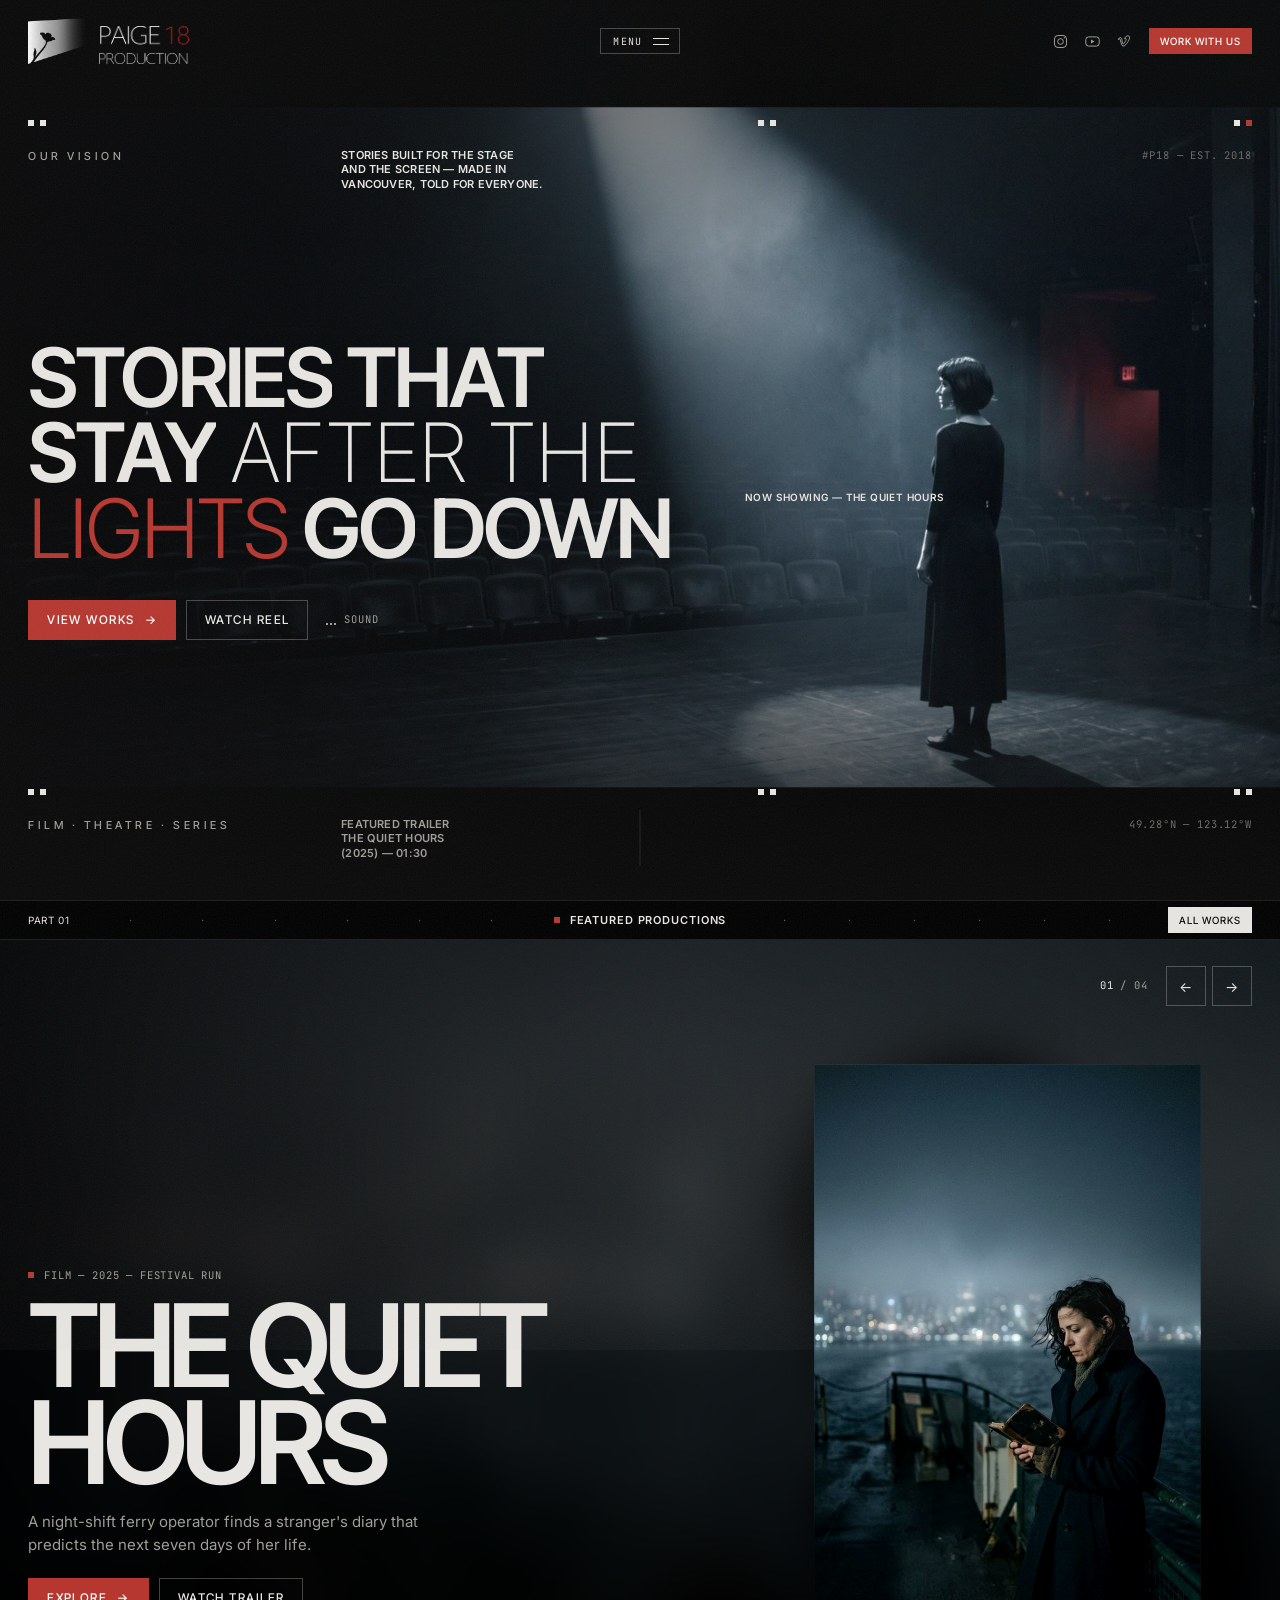
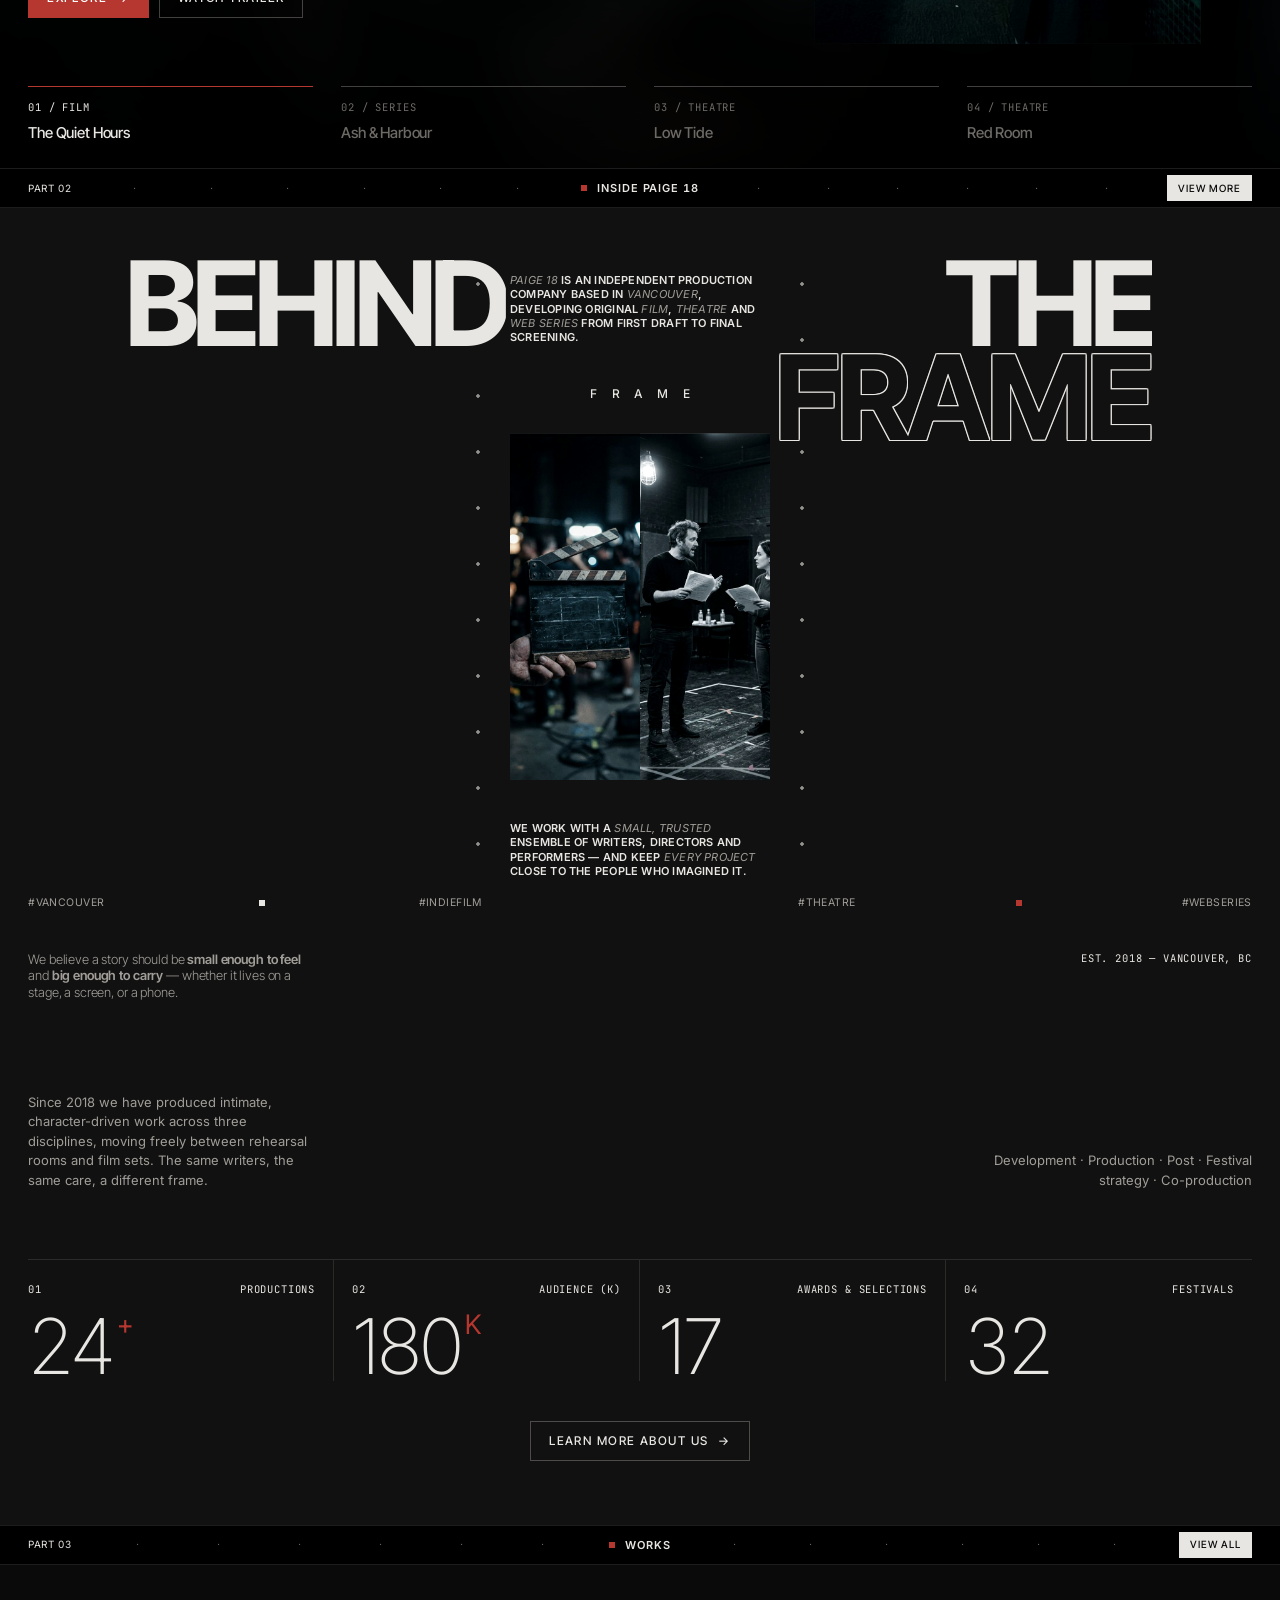
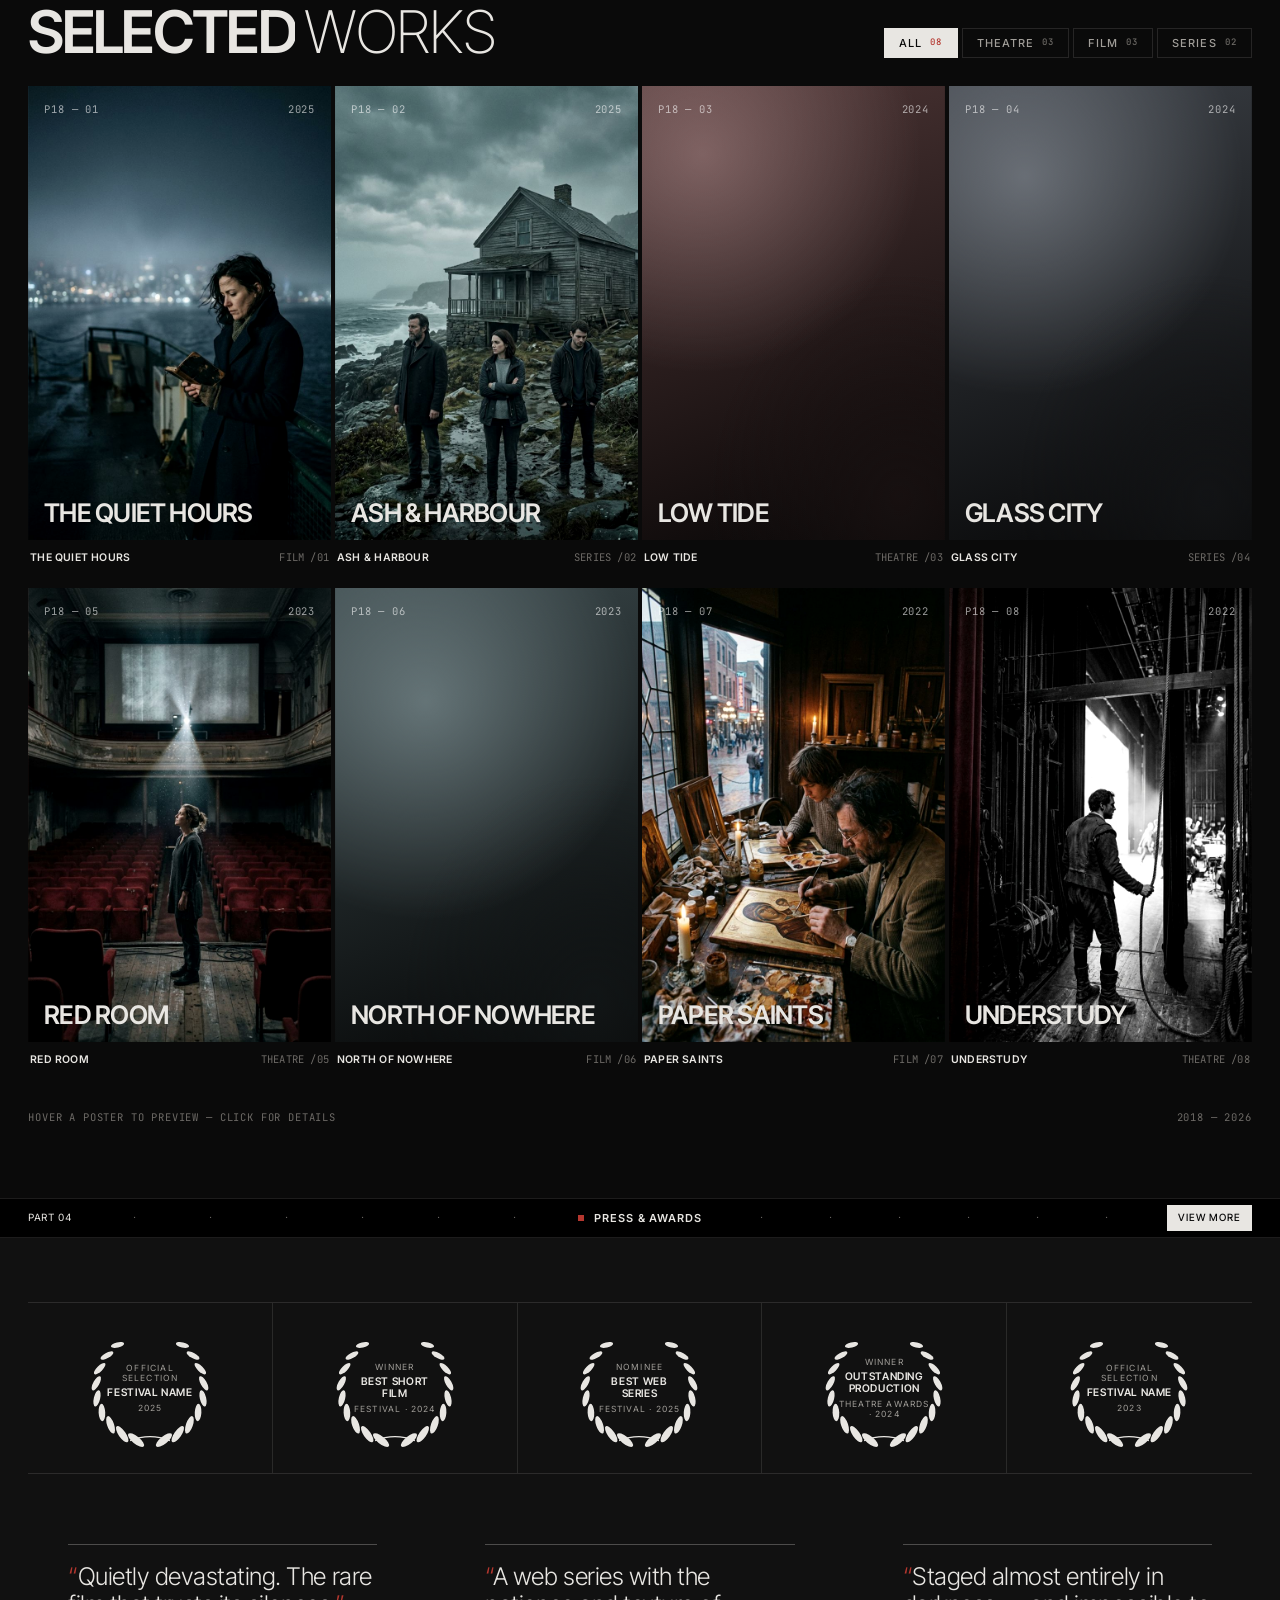
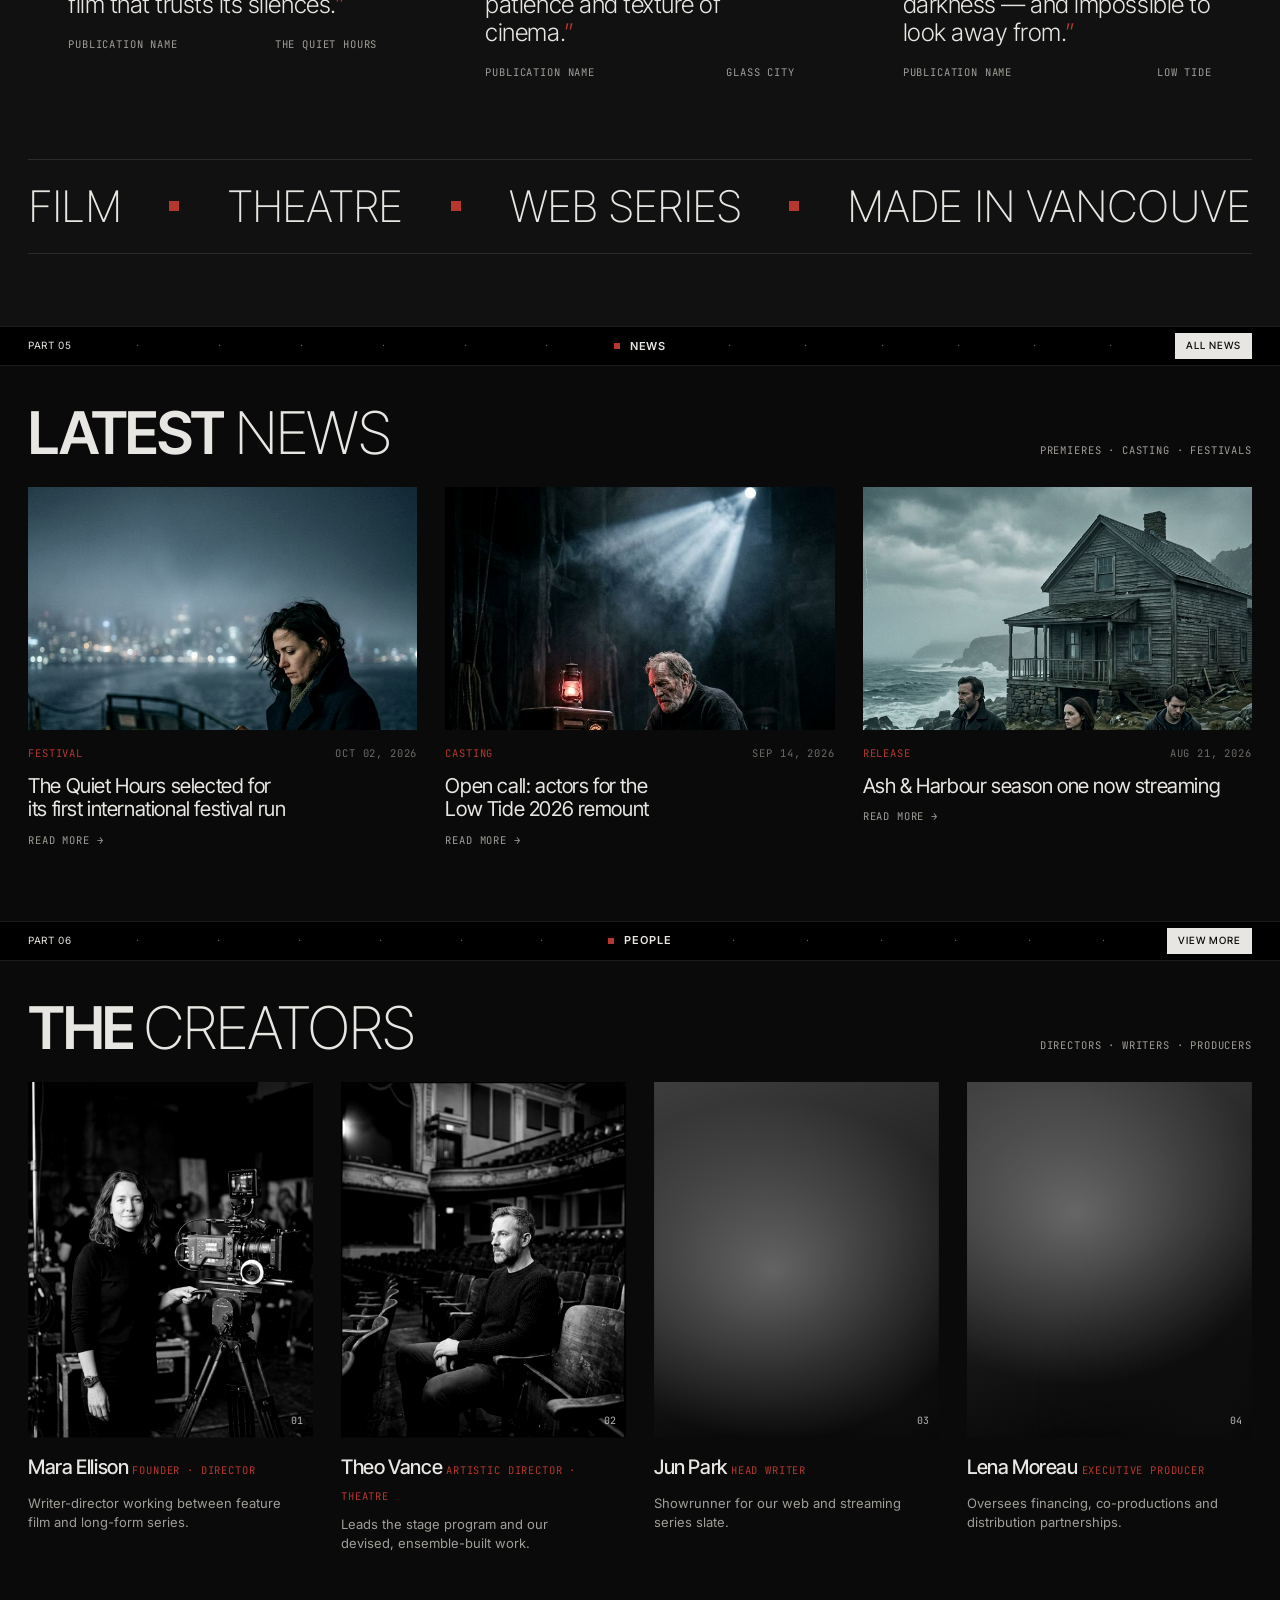
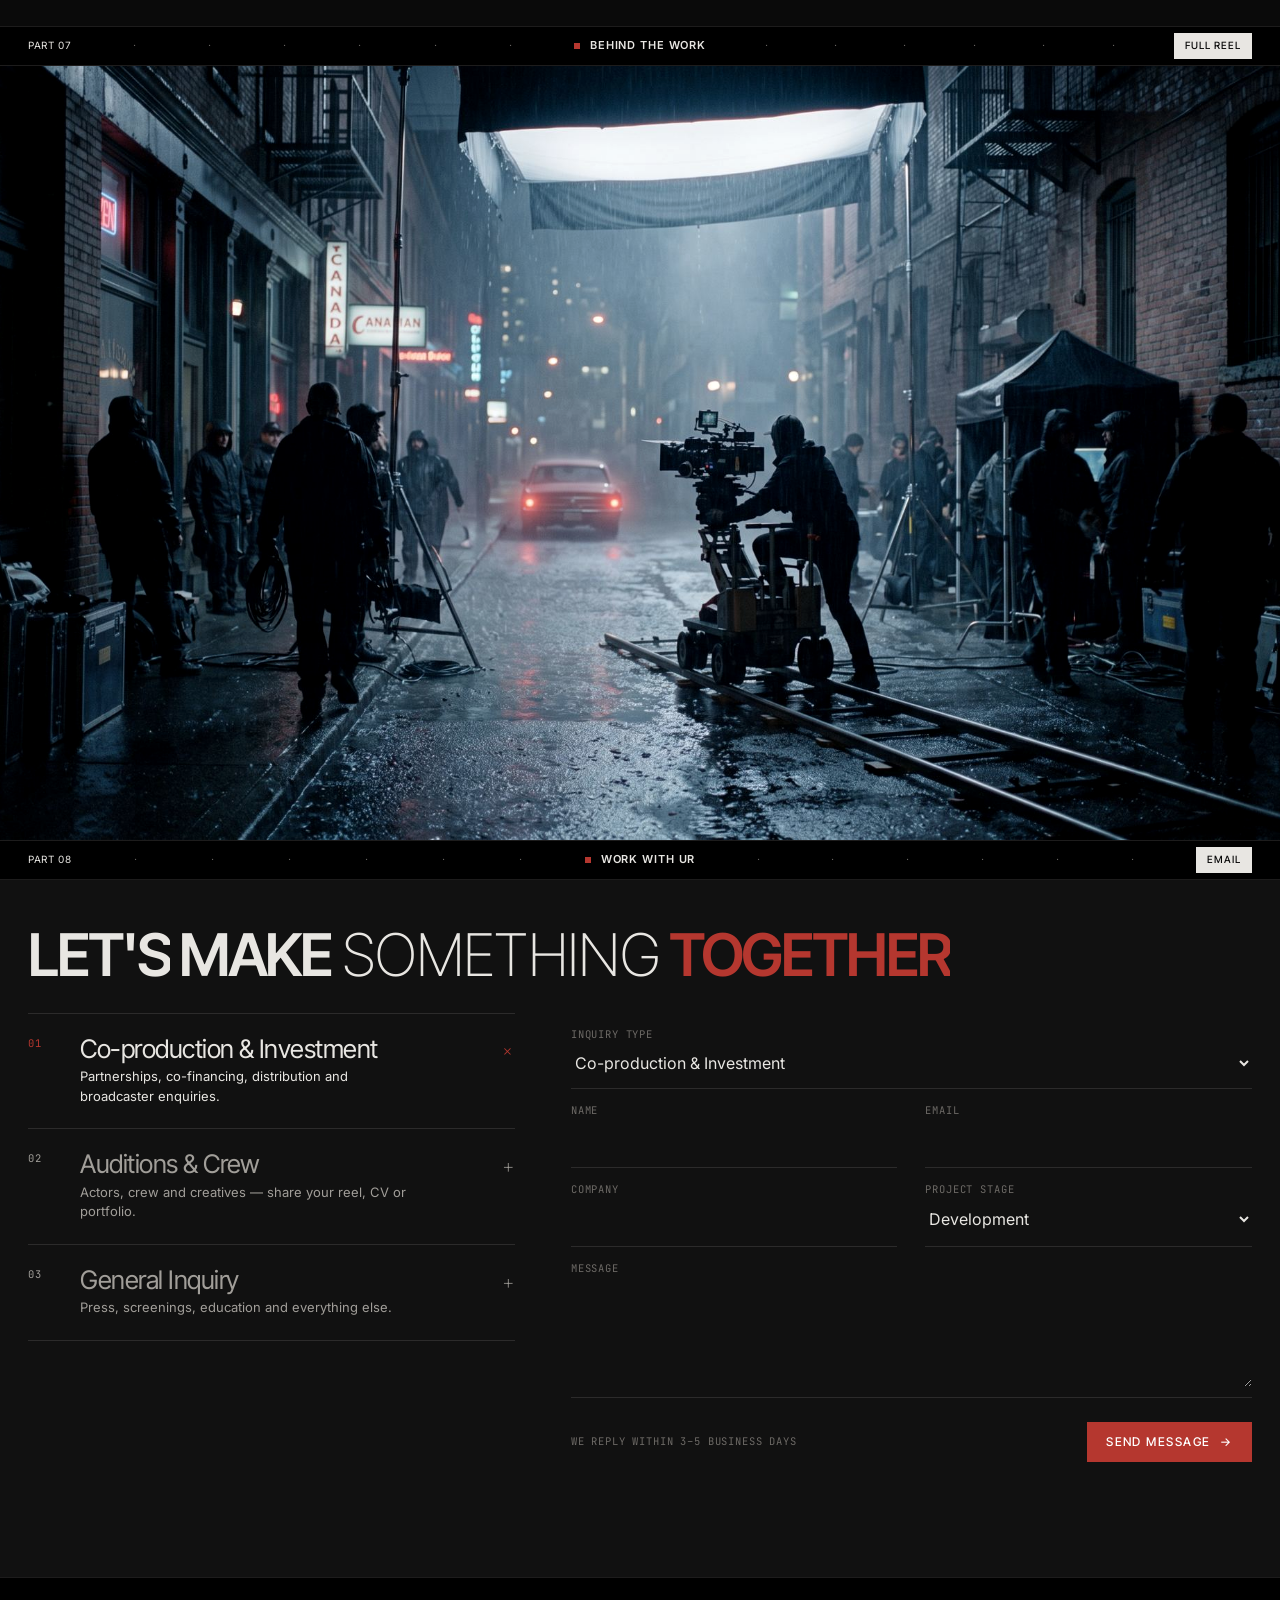
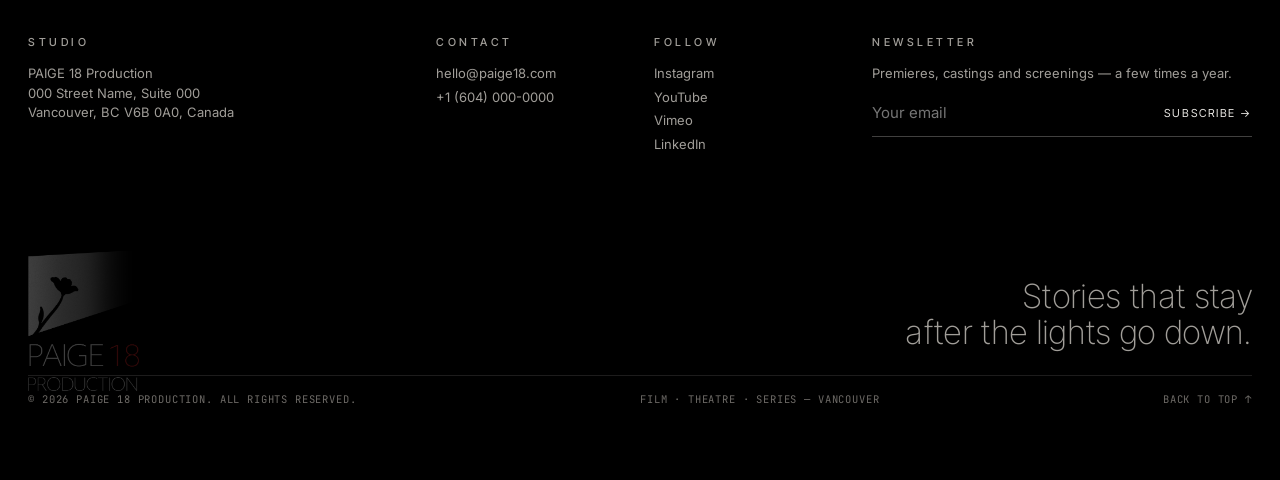
==== commit 4cd29017: "Center the MENU button and replace EN with social icons Co-Authored-By: Claude Opus 5.5 <noreply@ant" ====
--- a/index.html
+++ b/index.html
@@ -32,10 +32,14 @@
       </div>
       <div class="nav__meta mono"><span>Vancouver, BC — Film · Theatre · Series</span><span>hello@paige18.com</span><span><a href="#">Instagram</a> · <a href="#">YouTube</a> · <a href="#">Vimeo</a></span></div>
     </nav>
+    <button class="burger" aria-label="Open menu" aria-expanded="false" aria-controls="site-menu"><em>Menu</em><span></span></button>
     <div class="header__right">
-      <span class="lang">EN</span>
+      <nav class="social" aria-label="Social">
+        <a href="#" aria-label="Instagram"><svg viewBox="0 0 24 24" aria-hidden="true"><rect x="3.5" y="3.5" width="17" height="17" rx="5"/><circle cx="12" cy="12" r="4"/><circle cx="17.3" cy="6.7" r="0.9" class="dot"/></svg></a>
+        <a href="#" aria-label="YouTube"><svg viewBox="0 0 24 24" aria-hidden="true"><rect x="2.5" y="5.5" width="19" height="13" rx="4"/><path d="M10 9.2v5.6l4.8-2.8z" class="dot"/></svg></a>
+        <a href="#" aria-label="Vimeo"><svg viewBox="0 0 24 24" aria-hidden="true"><path d="M3 8.5c1.4-1 2.6-2 3.6-2 1.3 0 1.6 1.9 2 4.3.4 2.3.8 4.7 1.6 4.7s2.6-2.6 3.7-5.1c.9-2.1.2-3.4-1.8-2.4.9-3 3.3-4.3 5.3-4 2 .3 2.1 2.7 1.3 4.8-1.5 3.7-5.6 9.7-8.5 9.7-2.4 0-3-4.7-3.7-7.5-.4-1.7-.7-2.6-1.4-2.6-.4 0-1.1.5-1.6.9z"/></svg></a>
+      </nav>
       <a href="#contact" class="btn btn--sm btn--red">Work with us</a>
-      <button class="burger" aria-label="Open menu" aria-expanded="false" aria-controls="site-menu"><em>Menu</em><span></span></button>
     </div>
   </header>
 
--- a/assets/css/style.css
+++ b/assets/css/style.css
@@ -1182,3 +1182,16 @@
   .nav .nav__links a { font-size: clamp(34px, 10vw, 52px); }
 }
 .header__right { grid-column: -2 / -1; }
+
+/* header: logo | centered MENU | socials + CTA */
+.header > .burger { grid-column: 2; justify-self: center; align-self: center; }
+.header__right { grid-column: 3; align-self: center; }
+.social { display: inline-flex; align-items: center; gap: 4px; }
+.social a { width: 28px; height: 28px; display: grid; place-items: center; color: var(--fg-dim); transition: color 0.3s; }
+.social a:hover { color: var(--red); }
+.social svg { width: 17px; height: 17px; fill: none; stroke: currentColor; stroke-width: 1.4; stroke-linejoin: round; }
+.social svg .dot { fill: currentColor; stroke: none; }
+@media (max-width: 860px) {
+  .header > .burger { grid-column: 2; justify-self: end; }
+  .header__right { display: none; }
+}
